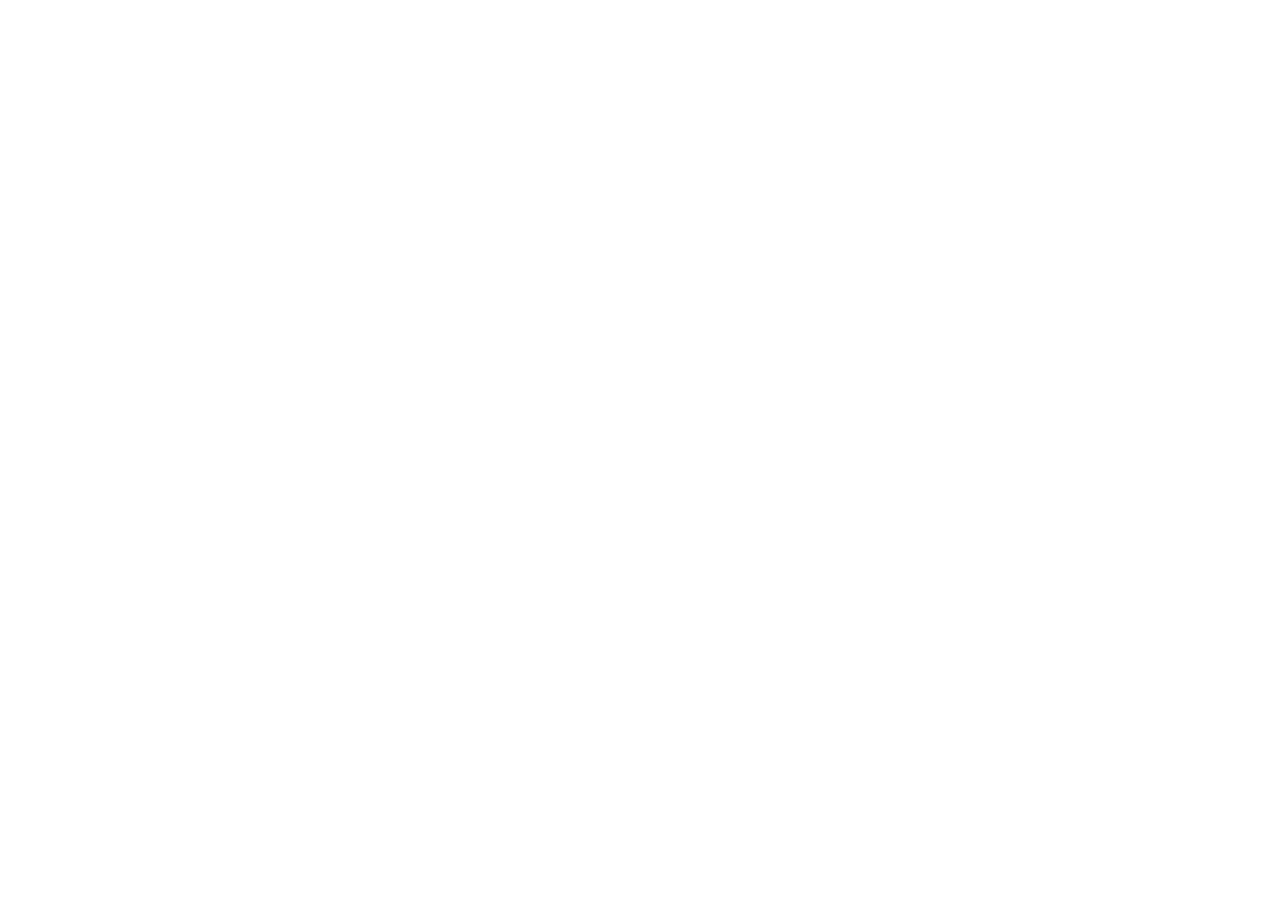
==== index.html @ 66c27a97 "Add files via upload" ====
<!DOCTYPE html>
<html>
<head>
  <meta charset="utf-8" />
  <meta name="viewport" content="width=device-width, initial-scale=1.0" />
  <title>Caitlin Onie Photography — Admin</title>
  <script src="https://identity.netlify.com/v1/netlify-identity-widget.js"></script>
</head>
<body>
  <script src="https://unpkg.com/decap-cms@^3.0.0/dist/decap-cms.js"></script>
</body>
</html>
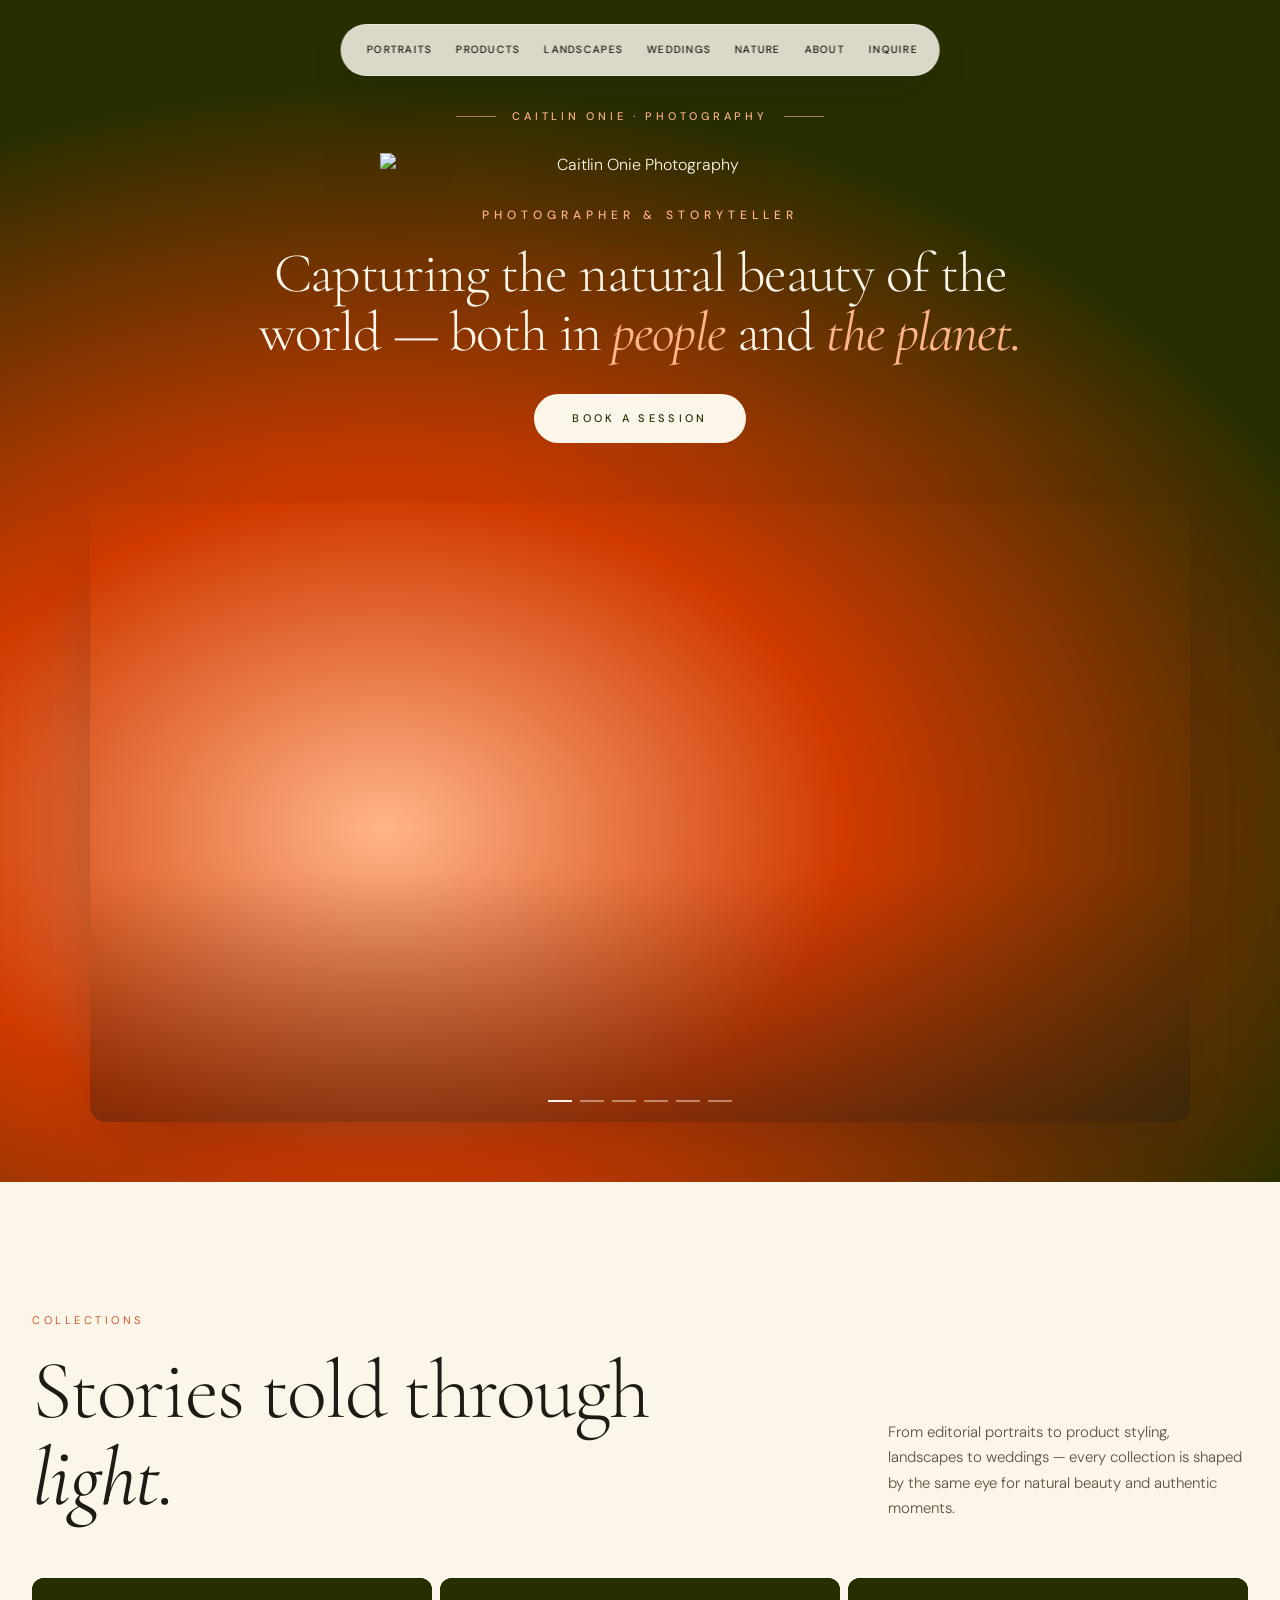
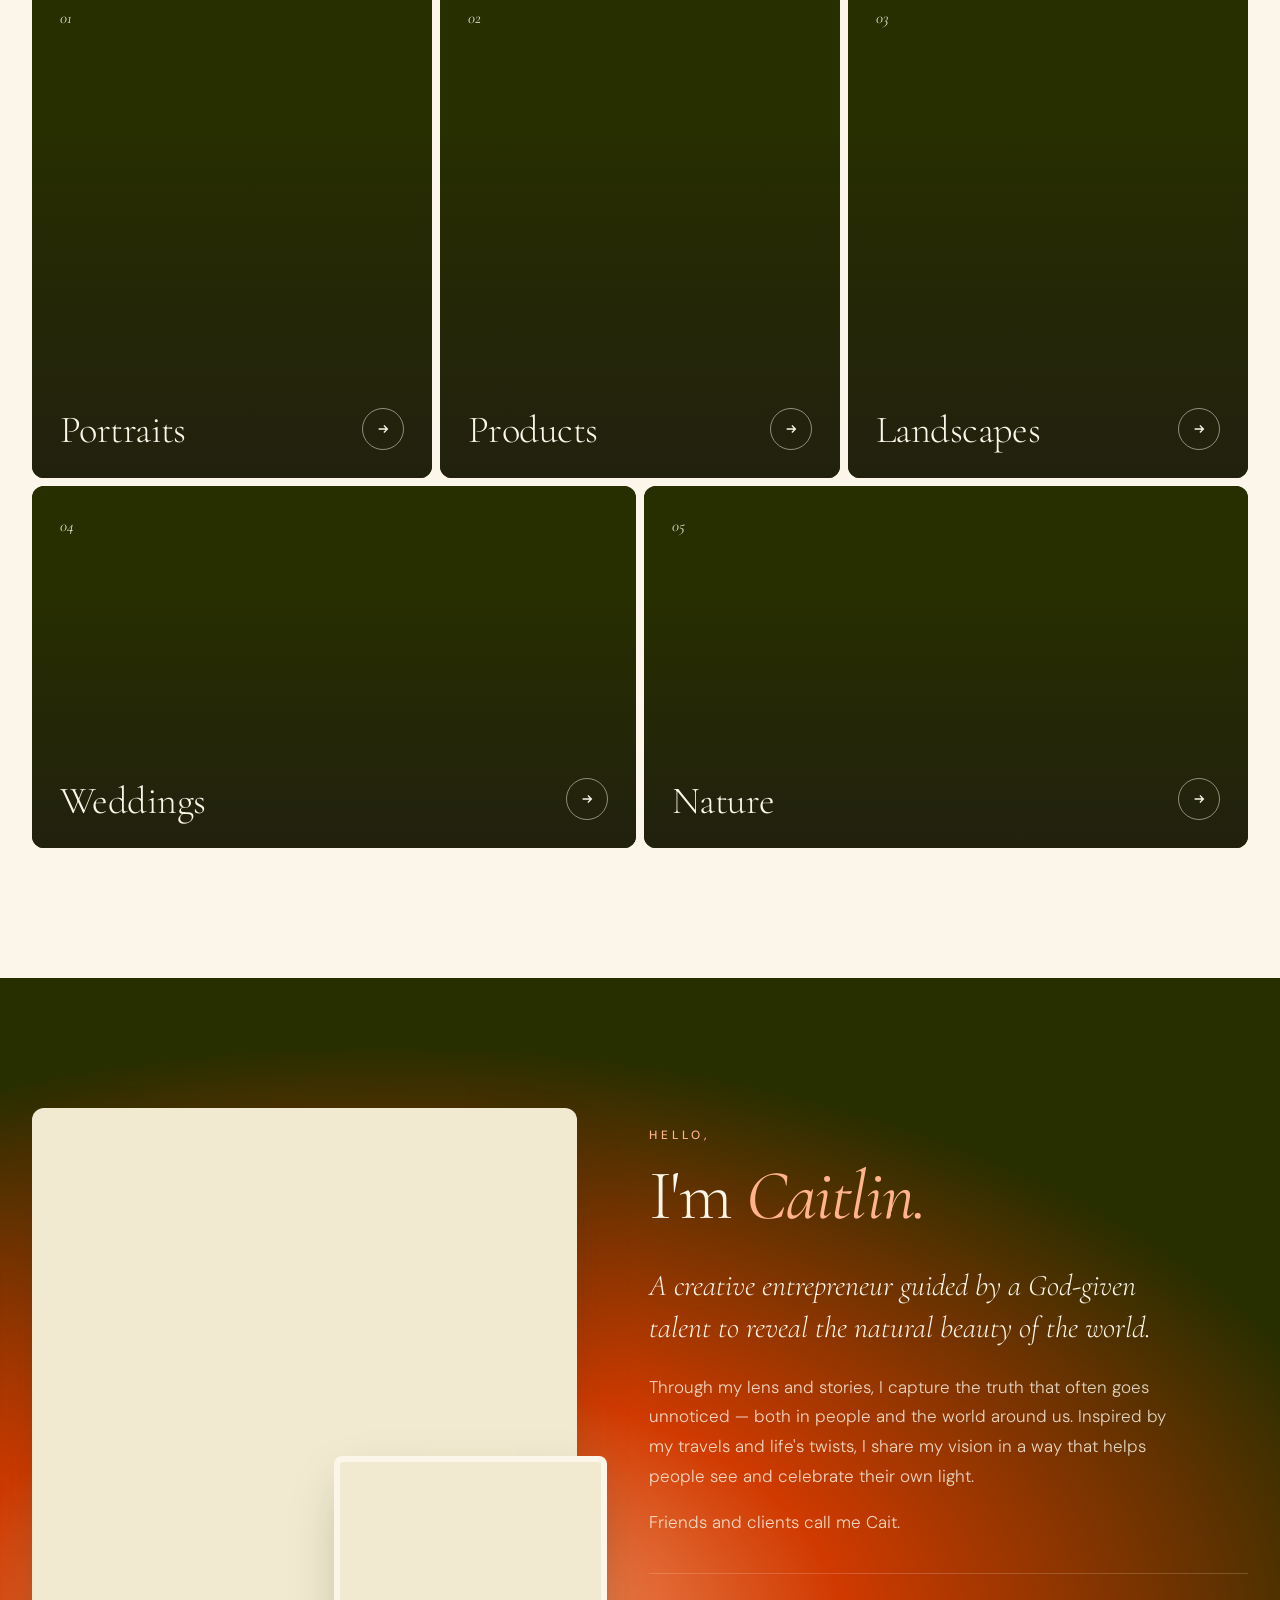
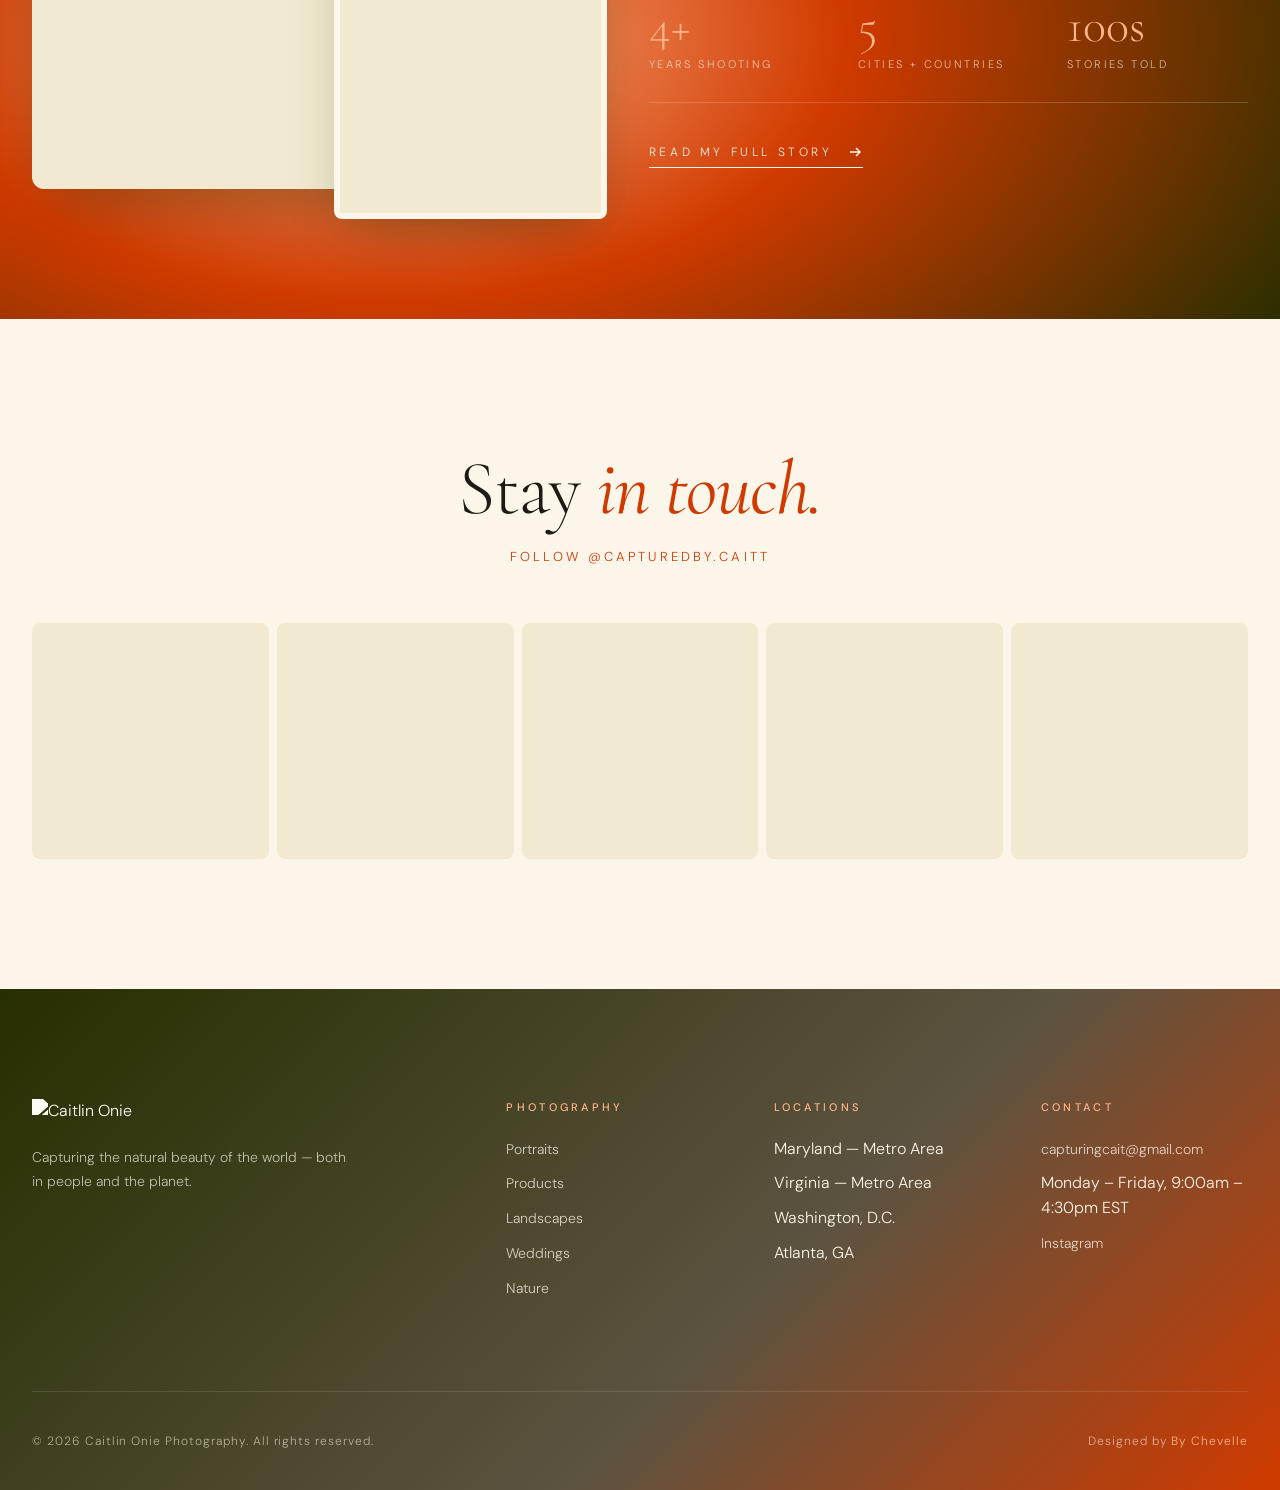
==== commit ea9e6f45: "Rename index-6.html to index.html" ====
--- a/index.html
+++ b/index.html
@@ -1,12 +1,117 @@
 <!DOCTYPE html>
-<html>
+<html lang="en">
 <head>
-  <meta charset="utf-8" />
-  <meta name="viewport" content="width=device-width, initial-scale=1.0" />
-  <title>Caitlin Onie Photography — Admin</title>
-  <script src="https://identity.netlify.com/v1/netlify-identity-widget.js"></script>
+<meta charset="UTF-8" />
+<meta name="viewport" content="width=device-width, initial-scale=1.0" />
+<meta name="description" content="Caitlin Onie Photography — Portraits, products, landscapes, weddings & nature. Capturing the natural beauty of the world." />
+<title>Caitlin Onie Photography</title>
+<link rel="preconnect" href="https://fonts.googleapis.com">
+<link rel="preconnect" href="https://fonts.gstatic.com" crossorigin>
+<link href="https://fonts.googleapis.com/css2?family=Cormorant+Garamond:ital,wght@0,300;0,400;0,500;1,300;1,400;1,500&family=DM+Sans:opsz,wght@9..40,300;9..40,400;9..40,500;9..40,600&family=Italianno&display=swap" rel="stylesheet">
+<link rel="stylesheet" href="styles.css">
+<script src="https://identity.netlify.com/v1/netlify-identity-widget.js"></script>
 </head>
-<body>
-  <script src="https://unpkg.com/decap-cms@^3.0.0/dist/decap-cms.js"></script>
+<body class="page-home">
+
+<nav class="site-nav">
+  <div class="nav-spacer"></div>
+  <a href="index.html" class="nav-mobile-logo-link" aria-label="Home">
+    <img src="assets/images/logo-placeholder.svg" alt="Caitlin Onie">
+  </a>
+  <div class="nav-links">
+    <a href="portraits.html">Portraits</a>
+    <a href="products.html">Products</a>
+    <a href="landscapes.html">Landscapes</a>
+    <a href="weddings.html">Weddings</a>
+    <a href="nature.html">Nature</a>
+    <a href="about.html">About</a>
+    <a href="inquire.html">Inquire</a>
+  </div>
+  <button class="mobile-toggle" aria-label="Menu"><span></span><span></span><span></span></button>
+</nav>
+
+<div class="mobile-drawer">
+  <a href="portraits.html">Portraits</a>
+  <a href="products.html">Products</a>
+  <a href="landscapes.html">Landscapes</a>
+  <a href="weddings.html">Weddings</a>
+  <a href="nature.html">Nature</a>
+  <a href="about.html">About</a>
+  <a href="inquire.html">Inquire</a>
+</div>
+
+<section class="hero-home">
+  <div class="hero-content-stack">
+    <div class="hero-eyebrow">
+      <span class="line"></span>
+      <span>Caitlin Onie · Photography</span>
+      <span class="line"></span>
+    </div>
+    <img class="hero-logo" src="assets/images/logo-placeholder.svg" alt="Caitlin Onie Photography">
+    <p class="hero-tagline">Photographer & Storyteller</p>
+    <h1 class="display hero-headline">Capturing the natural beauty of the world — both in <em>people</em> and <em>the planet.</em></h1>
+    <a class="hero-cta" href="inquire.html">Book a session</a>
+    <div class="hero-frame">
+      <div class="hero-carousel"></div>
+      <div class="hero-frame-overlay"></div>
+      <div class="hero-dots"></div>
+    </div>
+  </div>
+</section>
+
+<section class="categories">
+  <div class="container">
+    <div class="categories-header reveal">
+      <div>
+        <span class="categories-eyebrow">Collections</span>
+        <h2 class="display categories-title"></h2>
+      </div>
+      <p class="categories-blurb"></p>
+    </div>
+    <div class="categories-grid reveal-stagger"></div>
+  </div>
+</section>
+
+<section class="about-home">
+  <div class="about-home-grid">
+    <div class="about-home-images reveal">
+      <div class="about-home-img-main"></div>
+      <div class="about-home-img-accent"></div>
+    </div>
+    <div class="about-home-content reveal">
+      <span class="about-home-script"></span>
+      <h2 class="display about-home-title"></h2>
+      <div class="about-home-body"></div>
+      <div class="about-home-stats"></div>
+      <a class="about-home-link" href="about.html">
+        Read my full story
+        <svg viewBox="0 0 16 16" fill="none" stroke="currentColor" stroke-width="1.5"><path d="M3 8h10M9 4l4 4-4 4"/></svg>
+      </a>
+    </div>
+  </div>
+</section>
+
+<section class="social">
+  <div class="social-inner">
+    <h2 class="display social-title reveal"></h2>
+    <p class="social-handle reveal"></p>
+    <div class="social-grid reveal-stagger"></div>
+  </div>
+</section>
+
+<footer class="site-footer"></footer>
+
+<script>
+  if (window.netlifyIdentity) {
+    window.netlifyIdentity.on("init", user => {
+      if (!user) {
+        window.netlifyIdentity.on("login", () => {
+          document.location.href = "/admin/";
+        });
+      }
+    });
+  }
+</script>
+<script src="scripts.js"></script>
 </body>
 </html>
--- a/styles.css
+++ b/styles.css
@@ -0,0 +1,1626 @@
+/* ==========================================================================
+   Caitlin Onie Photography — Stylesheet (v3 — Gradient Editorial)
+   ========================================================================== */
+
+:root {
+  /* Core palette */
+  --clementine: #FF7900;
+  --mandarin:   #D03A00;
+  --buds:       #E4E4CE;
+  --cream:      #FBF6E9;
+  --cream-deep: #F2EAD0;
+  --palm:       #272E00;
+  --olive:      #817100;
+  --peach:      #FFB489;
+  --rose:       #F4D4C0;
+  --sage:       #B8B889;
+
+  /* Text */
+  --ink:       #1F1B14;
+  --ink-soft:  #5C5340;
+  --ink-faded: #9A8E72;
+
+  /* Type */
+  --font-display: "Cormorant Garamond", Georgia, serif;
+  --font-script:  "Italianno", cursive;
+  --font-body:    "DM Sans", system-ui, sans-serif;
+
+  --ease-out:    cubic-bezier(0.16, 1, 0.3, 1);
+  --ease-cinema: cubic-bezier(0.65, 0, 0.35, 1);
+
+  /* The gradient library — these are the heart of the site */
+  --grad-sunset:    radial-gradient(ellipse 80% 60% at 70% 30%, #FFB489 0%, #FF7900 35%, #D03A00 75%, #802200 100%);
+  --grad-peach:     linear-gradient(135deg, #FBF6E9 0%, #F4D4C0 50%, #FFB489 100%);
+  --grad-botanical: linear-gradient(135deg, #FBF6E9 0%, #E4E4CE 35%, #B8B889 70%, #817100 100%);
+  --grad-twilight:  radial-gradient(ellipse 90% 70% at 30% 70%, #FFB489 0%, #D03A00 40%, #272E00 90%);
+  --grad-meadow:    linear-gradient(180deg, #E4E4CE 0%, #B8B889 60%, #817100 100%);
+  --grad-dawn:      radial-gradient(ellipse 100% 70% at 50% 0%, #FBF6E9 0%, #F4D4C0 40%, #FFB489 75%, #FF7900 100%);
+  --grad-dusk:      linear-gradient(180deg, #FBF6E9 0%, #F4D4C0 35%, #D03A00 100%);
+  --grad-deep:      linear-gradient(135deg, #272E00 0%, #5C5340 60%, #D03A00 100%);
+
+  --accent: var(--clementine);
+  --accent-deep: var(--mandarin);
+}
+
+/* Per-category accent — used sparingly */
+body.cat-portraits  { --accent: var(--clementine); --accent-deep: var(--mandarin); }
+body.cat-products   { --accent: var(--mandarin);   --accent-deep: #802200; }
+body.cat-landscapes { --accent: var(--clementine); --accent-deep: var(--olive); }
+body.cat-weddings   { --accent: var(--mandarin);   --accent-deep: var(--clementine); }
+body.cat-nature     { --accent: var(--olive);      --accent-deep: var(--palm); }
+
+* { box-sizing: border-box; margin: 0; padding: 0; }
+html { scroll-behavior: smooth; -webkit-font-smoothing: antialiased; -moz-osx-font-smoothing: grayscale; }
+body {
+  font-family: var(--font-body);
+  background: var(--cream);
+  color: var(--ink);
+  line-height: 1.55;
+  overflow-x: hidden;
+  font-weight: 300;
+}
+img { max-width: 100%; height: auto; display: block; }
+a { color: inherit; text-decoration: none; }
+
+/* Typography utilities */
+.display {
+  font-family: var(--font-display);
+  font-weight: 300;
+  letter-spacing: -0.02em;
+  line-height: 1.05;
+}
+.display em {
+  font-style: italic;
+  font-weight: 400;
+}
+.script {
+  font-family: var(--font-script);
+  font-weight: 400;
+  line-height: 0.85;
+}
+.label {
+  font-family: var(--font-body);
+  font-size: 11px;
+  font-weight: 400;
+  letter-spacing: 0.32em;
+  text-transform: uppercase;
+}
+
+/* ==========================================================================
+   Floating pill nav — desktop default
+   ========================================================================== */
+nav.site-nav {
+  position: fixed;
+  top: 24px;
+  left: 50%;
+  transform: translateX(-50%);
+  z-index: 100;
+  display: flex;
+  align-items: center;
+  gap: 4px;
+  padding: 8px 10px;
+  background: rgba(251, 246, 233, 0.85);
+  backdrop-filter: blur(20px);
+  -webkit-backdrop-filter: blur(20px);
+  border-radius: 999px;
+  box-shadow: 0 14px 50px -12px rgba(31, 27, 20, 0.18), 0 2px 6px -2px rgba(31, 27, 20, 0.05);
+  border: 1px solid rgba(255, 255, 255, 0.4);
+  transition: top 0.5s var(--ease-out), padding 0.4s var(--ease-out);
+  max-width: calc(100vw - 24px);
+}
+
+.nav-links {
+  display: flex;
+  gap: 2px;
+  align-items: center;
+}
+.nav-links a {
+  font-family: var(--font-body);
+  font-size: 10.5px;
+  font-weight: 500;
+  letter-spacing: 0.12em;
+  text-transform: uppercase;
+  color: var(--ink);
+  padding: 9px 11px;
+  border-radius: 999px;
+  transition: background 0.3s, color 0.3s;
+  white-space: nowrap;
+  display: inline-block;
+}
+.nav-links a:hover {
+  background: rgba(208, 58, 0, 0.1);
+  color: var(--mandarin);
+}
+.nav-links a.active {
+  background: var(--mandarin);
+  color: var(--cream);
+}
+
+/* Desktop center logo (non-home pages) */
+.nav-logo-link {
+  display: none;
+  margin: 0 8px;
+  flex-shrink: 0;
+}
+body:not(.page-home) .nav-logo-link { display: inline-flex; }
+.nav-logo-center {
+  height: 26px;
+  width: auto;
+  display: block;
+}
+
+/* Mobile-only elements — hidden on desktop */
+.nav-mobile-logo-link,
+.mobile-toggle,
+.mobile-drawer {
+  display: none;
+}
+
+/* ==========================================================================
+   Hero — sunset gradient with carousel inside a "frame"
+   ========================================================================== */
+.hero-home {
+  position: relative;
+  min-height: 100vh;
+  padding: 100px 32px 60px;
+  background: var(--grad-twilight);
+  overflow: hidden;
+  display: flex;
+  flex-direction: column;
+  justify-content: center;
+  align-items: center;
+}
+
+/* Decorative orange sun-glow */
+.hero-content-stack {
+  position: relative;
+  z-index: 3;
+  text-align: center;
+  width: 100%;
+  max-width: 1100px;
+  margin: 0 auto;
+}
+
+.hero-eyebrow {
+  display: inline-flex;
+  align-items: center;
+  justify-content: center;
+  gap: 16px;
+  margin-bottom: 28px;
+  opacity: 0;
+  animation: rise 1.2s var(--ease-out) 0.4s forwards;
+}
+.hero-eyebrow span {
+  font-family: var(--font-body);
+  font-size: 11px;
+  font-weight: 500;
+  letter-spacing: 0.34em;
+  text-transform: uppercase;
+  color: var(--peach);
+}
+.hero-eyebrow .line {
+  width: 40px; height: 1px;
+  background: var(--peach);
+  opacity: 0.6;
+}
+
+.hero-logo {
+  max-width: min(520px, 80%);
+  height: auto;
+  margin: 0 auto 28px;
+  display: block;
+  opacity: 0;
+  animation: rise 1.4s var(--ease-out) 0.7s forwards;
+  filter: drop-shadow(0 12px 40px rgba(0, 0, 0, 0.25));
+  color: var(--cream);
+}
+
+.hero-tagline {
+  font-family: var(--font-body);
+  font-size: 12px;
+  font-weight: 500;
+  letter-spacing: 0.42em;
+  text-transform: uppercase;
+  color: var(--peach);
+  margin-bottom: 20px;
+  opacity: 0;
+  animation: rise 1.2s var(--ease-out) 1s forwards;
+}
+
+.hero-headline {
+  font-size: clamp(32px, 4.5vw, 56px);
+  color: var(--cream);
+  margin-bottom: 32px;
+  max-width: 800px;
+  margin-left: auto;
+  margin-right: auto;
+  opacity: 0;
+  animation: rise 1.2s var(--ease-out) 1.2s forwards;
+}
+.hero-headline em { color: var(--peach); }
+
+.hero-cta {
+  display: inline-block;
+  padding: 16px 38px;
+  background: var(--cream);
+  color: var(--palm);
+  font-family: var(--font-body);
+  font-size: 11px;
+  font-weight: 500;
+  letter-spacing: 0.3em;
+  text-transform: uppercase;
+  border-radius: 999px;
+  transition: all 0.5s var(--ease-out);
+  opacity: 0;
+  animation: rise 1.2s var(--ease-out) 1.4s forwards;
+  margin-bottom: 60px;
+}
+.hero-cta:hover {
+  background: var(--peach);
+  color: var(--palm);
+  transform: translateY(-2px);
+  box-shadow: 0 16px 40px -10px rgba(0, 0, 0, 0.4);
+}
+
+/* Carousel as a "framed" element inside the gradient */
+.hero-frame {
+  position: relative;
+  width: 100%;
+  max-width: 1100px;
+  aspect-ratio: 16/9;
+  border-radius: 16px;
+  overflow: hidden;
+  box-shadow: 0 30px 80px -20px rgba(31, 27, 20, 0.4);
+  opacity: 0;
+  animation: rise 1.4s var(--ease-out) 1.6s forwards;
+}
+
+.hero-carousel { position: absolute; inset: 0; }
+.hero-carousel-slide {
+  position: absolute; inset: 0;
+  background-size: cover;
+  background-position: center;
+  opacity: 0;
+  transform: scale(1.06);
+  transition: opacity 2s var(--ease-cinema), transform 8s linear;
+}
+.hero-carousel-slide.active { opacity: 1; transform: scale(1); }
+.hero-frame-overlay {
+  position: absolute; inset: 0;
+  background: linear-gradient(180deg, transparent 60%, rgba(31, 27, 20, 0.4) 100%);
+  pointer-events: none;
+}
+.hero-dots {
+  position: absolute;
+  bottom: 20px;
+  left: 50%;
+  transform: translateX(-50%);
+  z-index: 3;
+  display: flex;
+  gap: 8px;
+}
+.hero-dot {
+  width: 24px; height: 2px;
+  background: rgba(251, 246, 233, 0.45);
+  border: none; padding: 0; cursor: pointer;
+  transition: background 0.4s;
+}
+.hero-dot.active { background: var(--cream); }
+
+@keyframes rise {
+  from { opacity: 0; transform: translateY(28px); }
+  to { opacity: 1; transform: translateY(0); }
+}
+
+/* ==========================================================================
+   Generic section
+   ========================================================================== */
+section { position: relative; }
+.container { max-width: 1280px; margin: 0 auto; }
+
+/* ==========================================================================
+   Categories — plain cream background, photos take center stage
+   ========================================================================== */
+.categories {
+  padding: 130px 32px 130px;
+  background: var(--cream);
+  position: relative;
+}
+
+.categories-header {
+  display: flex;
+  align-items: flex-end;
+  justify-content: space-between;
+  margin-bottom: 56px;
+  gap: 40px;
+  flex-wrap: wrap;
+  position: relative;
+  z-index: 2;
+}
+.categories-eyebrow {
+  font-family: var(--font-body);
+  font-size: 11px;
+  letter-spacing: 0.32em;
+  text-transform: uppercase;
+  color: var(--mandarin);
+  margin-bottom: 18px;
+  display: block;
+}
+.categories-title {
+  font-size: clamp(44px, 6.5vw, 88px);
+  max-width: 760px;
+  color: var(--ink);
+}
+.categories-blurb {
+  max-width: 360px;
+  font-size: 15px;
+  line-height: 1.7;
+  color: var(--ink-soft);
+}
+
+.categories-grid {
+  display: grid;
+  grid-template-columns: repeat(6, 1fr);
+  gap: 8px;
+  position: relative;
+  z-index: 2;
+}
+.category-card {
+  position: relative;
+  overflow: hidden;
+  border-radius: 12px;
+  cursor: pointer;
+  display: block;
+  background: var(--palm);
+  aspect-ratio: 4/5;
+}
+.category-card:nth-child(1),
+.category-card:nth-child(2),
+.category-card:nth-child(3) { grid-column: span 2; }
+.category-card:nth-child(4),
+.category-card:nth-child(5) {
+  grid-column: span 3;
+  aspect-ratio: 5/3;
+}
+.category-card-img {
+  position: absolute; inset: 0;
+  background-size: cover;
+  background-position: center;
+  background-color: var(--palm);
+  transition: transform 1.4s var(--ease-cinema);
+}
+.category-card:hover .category-card-img { transform: scale(1.06); }
+.category-card-overlay {
+  position: absolute; inset: 0;
+  background: linear-gradient(180deg, transparent 30%, rgba(31, 27, 20, 0.7) 100%);
+  z-index: 2;
+}
+.category-card-meta {
+  position: absolute; inset: 0;
+  z-index: 3;
+  padding: 28px;
+  display: flex;
+  flex-direction: column;
+  justify-content: space-between;
+  color: var(--cream);
+}
+.category-card-num {
+  font-family: var(--font-display);
+  font-style: italic;
+  font-weight: 400;
+  font-size: 16px;
+  opacity: 0.9;
+}
+.category-card-bottom {
+  display: flex;
+  justify-content: space-between;
+  align-items: flex-end;
+}
+.category-card-name {
+  font-family: var(--font-display);
+  font-weight: 300;
+  font-size: clamp(28px, 3vw, 42px);
+  line-height: 1;
+  letter-spacing: -0.015em;
+}
+.category-card-arrow {
+  width: 42px; height: 42px;
+  border: 1px solid rgba(251, 246, 233, 0.5);
+  border-radius: 50%;
+  display: flex;
+  align-items: center;
+  justify-content: center;
+  transition: all 0.4s var(--ease-out);
+  flex-shrink: 0;
+}
+.category-card:hover .category-card-arrow {
+  background: var(--cream);
+  border-color: var(--cream);
+  color: var(--mandarin);
+  transform: rotate(-45deg);
+}
+.category-card-arrow svg { width: 14px; height: 14px; }
+
+/* ==========================================================================
+   About home — botanical gradient
+   ========================================================================== */
+.about-home {
+  padding: 130px 32px;
+  background: var(--grad-twilight);
+  color: var(--cream);
+  position: relative;
+  overflow: hidden;
+}
+.about-home-grid {
+  display: grid;
+  grid-template-columns: 1fr 1.1fr;
+  gap: 72px;
+  align-items: center;
+  max-width: 1280px;
+  margin: 0 auto;
+  position: relative;
+  z-index: 2;
+}
+.about-home-images {
+  position: relative;
+  aspect-ratio: 4/5;
+}
+.about-home-img-main {
+  position: absolute;
+  inset: 0;
+  background-size: cover;
+  background-position: center;
+  background-color: var(--cream-deep);
+  border-radius: 12px;
+  box-shadow: 0 30px 60px -20px rgba(39, 46, 0, 0.4);
+}
+.about-home-img-accent {
+  position: absolute;
+  bottom: -30px;
+  right: -30px;
+  width: 50%;
+  aspect-ratio: 3/4;
+  background-size: cover;
+  background-position: center;
+  background-color: var(--cream-deep);
+  border-radius: 8px;
+  box-shadow: 0 20px 50px -15px rgba(39, 46, 0, 0.35);
+  border: 6px solid var(--cream);
+}
+
+.about-home-content .label {
+  color: var(--peach);
+  margin-bottom: 22px;
+  display: block;
+}
+/* Understated greeting — no more giant cursive script */
+.about-home-script {
+  font-family: var(--font-body);
+  font-size: 12px;
+  font-weight: 500;
+  letter-spacing: 0.34em;
+  text-transform: uppercase;
+  line-height: 1;
+  color: var(--peach);
+  margin-bottom: 18px;
+  display: block;
+}
+.about-home-title {
+  font-size: clamp(40px, 5.5vw, 72px);
+  margin-bottom: 32px;
+  color: var(--cream);
+}
+.about-home-title em { font-style: italic; color: var(--peach); }
+.about-home-body p {
+  font-size: 17px;
+  line-height: 1.75;
+  color: rgba(251, 246, 233, 0.82);
+  margin-bottom: 16px;
+  max-width: 520px;
+}
+.about-home-body p:first-child {
+  font-family: var(--font-display);
+  font-style: italic;
+  font-weight: 300;
+  font-size: clamp(22px, 2.4vw, 30px);
+  line-height: 1.4;
+  color: var(--cream);
+  margin-bottom: 24px;
+}
+
+.about-home-stats {
+  display: grid;
+  grid-template-columns: repeat(3, 1fr);
+  gap: 28px;
+  margin: 36px 0;
+  padding: 28px 0;
+  border-top: 1px solid rgba(251, 246, 233, 0.18);
+  border-bottom: 1px solid rgba(251, 246, 233, 0.18);
+}
+.about-home-stat-num {
+  font-family: var(--font-display);
+  font-weight: 300;
+  font-size: clamp(32px, 4vw, 48px);
+  line-height: 1;
+  color: var(--peach);
+  margin-bottom: 6px;
+}
+.about-home-stat-label {
+  font-size: 11px;
+  letter-spacing: 0.22em;
+  text-transform: uppercase;
+  color: rgba(251, 246, 233, 0.7);
+}
+
+.about-home-link {
+  display: inline-flex;
+  align-items: center;
+  gap: 14px;
+  font-size: 12px;
+  letter-spacing: 0.3em;
+  text-transform: uppercase;
+  color: var(--cream);
+  padding-bottom: 6px;
+  border-bottom: 1px solid var(--cream);
+  transition: gap 0.4s var(--ease-out), color 0.3s;
+}
+.about-home-link:hover { gap: 22px; color: var(--peach); border-bottom-color: var(--peach); }
+.about-home-link svg { width: 16px; height: 16px; }
+
+/* ==========================================================================
+   Travel — twilight gradient strip
+   ========================================================================== */
+.travel-strip {
+  padding: 130px 32px;
+  background: var(--grad-twilight);
+  color: var(--cream);
+  text-align: center;
+  position: relative;
+  overflow: hidden;
+}
+.travel-strip-eyebrow {
+  font-size: 11px;
+  letter-spacing: 0.34em;
+  text-transform: uppercase;
+  color: var(--peach);
+  margin-bottom: 24px;
+  display: block;
+}
+.travel-strip-title {
+  font-size: clamp(40px, 6vw, 84px);
+  margin-bottom: 28px;
+  max-width: 900px;
+  margin-left: auto;
+  margin-right: auto;
+  color: var(--cream);
+}
+.travel-strip-title em { color: var(--peach); }
+.travel-strip-body {
+  max-width: 640px;
+  margin: 0 auto;
+  font-size: 17px;
+  line-height: 1.75;
+  color: rgba(251, 246, 233, 0.85);
+  margin-bottom: 56px;
+}
+.travel-strip-places {
+  display: flex;
+  justify-content: center;
+  flex-wrap: wrap;
+  gap: 12px 18px;
+  max-width: 800px;
+  margin: 0 auto;
+}
+.travel-strip-place {
+  font-family: var(--font-display);
+  font-style: italic;
+  font-weight: 300;
+  font-size: clamp(22px, 2.6vw, 32px);
+  color: var(--cream);
+  letter-spacing: -0.01em;
+}
+.travel-strip-place::after {
+  content: "•";
+  margin-left: 22px;
+  color: var(--peach);
+  font-style: normal;
+}
+.travel-strip-place:last-child::after { content: ""; }
+
+/* ==========================================================================
+   Social
+   ========================================================================== */
+.social {
+  padding: 130px 32px;
+  text-align: center;
+  background: var(--cream);
+  position: relative;
+  overflow: hidden;
+}
+.social-inner { position: relative; z-index: 2; }
+
+.social-title {
+  font-size: clamp(40px, 6vw, 80px);
+  margin-bottom: 14px;
+  color: var(--ink);
+}
+.social-title em { color: var(--mandarin); }
+.social-handle {
+  font-size: 13px;
+  letter-spacing: 0.24em;
+  text-transform: uppercase;
+  color: var(--ink-soft);
+  margin-bottom: 56px;
+  display: inline-block;
+}
+.social-handle a { color: var(--mandarin); }
+.social-grid {
+  display: grid;
+  grid-template-columns: repeat(5, 1fr);
+  gap: 8px;
+  max-width: 1280px;
+  margin: 0 auto;
+}
+.social-tile {
+  position: relative;
+  aspect-ratio: 1;
+  overflow: hidden;
+  border-radius: 8px;
+  display: block;
+  background: var(--cream-deep);
+}
+.social-tile-img {
+  position: absolute; inset: 0;
+  background-size: cover;
+  background-position: center;
+  transition: transform 1.2s var(--ease-cinema);
+}
+.social-tile:hover .social-tile-img { transform: scale(1.08); }
+.social-tile-overlay {
+  position: absolute; inset: 0;
+  background: rgba(208, 58, 0, 0);
+  display: flex;
+  align-items: center;
+  justify-content: center;
+  transition: background 0.4s;
+  z-index: 2;
+}
+.social-tile:hover .social-tile-overlay { background: rgba(208, 58, 0, 0.5); }
+.social-tile-overlay svg {
+  width: 28px; height: 28px;
+  color: var(--cream);
+  opacity: 0;
+  transform: scale(0.8);
+  transition: all 0.4s var(--ease-out);
+}
+.social-tile:hover .social-tile-overlay svg { opacity: 1; transform: scale(1); }
+
+/* ==========================================================================
+   Footer — deep palm gradient
+   ========================================================================== */
+footer.site-footer {
+  background: var(--grad-deep);
+  color: var(--cream);
+  padding: 110px 32px 40px;
+  position: relative;
+  overflow: hidden;
+}
+.footer-grid {
+  display: grid;
+  grid-template-columns: 2fr 1fr 1fr 1fr;
+  gap: 60px;
+  max-width: 1280px;
+  margin: 0 auto 80px;
+  position: relative;
+  z-index: 2;
+}
+.footer-logo {
+  max-width: 260px;
+  height: auto;
+  margin-bottom: 22px;
+  filter: brightness(0) invert(1) brightness(0.97) sepia(0.1);
+}
+.footer-brand p {
+  font-size: 14px;
+  color: rgba(251, 246, 233, 0.7);
+  max-width: 320px;
+  line-height: 1.7;
+}
+.footer-col h4 {
+  font-family: var(--font-body);
+  font-size: 11px;
+  font-weight: 500;
+  letter-spacing: 0.3em;
+  text-transform: uppercase;
+  color: var(--peach);
+  margin-bottom: 20px;
+}
+.footer-col ul { list-style: none; }
+.footer-col li { margin-bottom: 10px; }
+.footer-col a, .footer-col p {
+  font-size: 14px;
+  color: rgba(251, 246, 233, 0.78);
+  transition: color 0.3s;
+}
+.footer-col a:hover { color: var(--peach); }
+.footer-bottom {
+  max-width: 1280px;
+  margin: 0 auto;
+  padding-top: 40px;
+  border-top: 1px solid rgba(251, 246, 233, 0.12);
+  display: flex;
+  justify-content: space-between;
+  align-items: center;
+  flex-wrap: wrap;
+  gap: 16px;
+  font-size: 12px;
+  color: rgba(251, 246, 233, 0.6);
+  letter-spacing: 0.08em;
+  position: relative;
+  z-index: 2;
+}
+.footer-bottom a { color: var(--peach); }
+
+/* ==========================================================================
+   Category page — full-bleed gradient hero with photo frame
+   ========================================================================== */
+.cat-hero {
+  position: relative;
+  min-height: 90vh;
+  padding: 140px 32px 80px;
+  background: var(--grad-dusk);
+  overflow: hidden;
+  display: flex;
+  flex-direction: column;
+  align-items: center;
+  justify-content: center;
+}
+body.cat-portraits  .cat-hero { background: var(--grad-dawn); }
+body.cat-products   .cat-hero { background: var(--grad-sunset); }
+body.cat-landscapes .cat-hero { background: var(--grad-meadow); }
+body.cat-weddings   .cat-hero { background: var(--grad-peach); }
+body.cat-nature     .cat-hero { background: var(--grad-botanical); }
+
+.cat-hero-content {
+  position: relative;
+  z-index: 2;
+  text-align: center;
+  max-width: 1100px;
+  width: 100%;
+}
+.cat-hero-eyebrow {
+  font-size: 11px;
+  letter-spacing: 0.34em;
+  text-transform: uppercase;
+  color: var(--mandarin);
+  margin-bottom: 20px;
+  display: block;
+}
+body.cat-landscapes .cat-hero-eyebrow,
+body.cat-nature .cat-hero-eyebrow { color: var(--palm); }
+
+.cat-hero-title {
+  font-size: clamp(64px, 11vw, 168px);
+  color: var(--ink);
+  letter-spacing: -0.025em;
+  margin-bottom: 24px;
+  font-weight: 300;
+}
+.cat-hero-title em { font-style: italic; color: var(--mandarin); }
+body.cat-landscapes .cat-hero-title em,
+body.cat-nature .cat-hero-title em { color: var(--palm); }
+
+.cat-hero-meta {
+  display: flex;
+  justify-content: center;
+  gap: 24px;
+  flex-wrap: wrap;
+  font-size: 12px;
+  letter-spacing: 0.26em;
+  text-transform: uppercase;
+  color: var(--ink-soft);
+  margin-bottom: 50px;
+}
+.cat-hero-meta span { position: relative; }
+.cat-hero-meta span:not(:last-child)::after {
+  content: "•";
+  margin-left: 24px;
+  color: var(--mandarin);
+}
+
+.cat-hero-frame {
+  position: relative;
+  width: 100%;
+  max-width: 1100px;
+  aspect-ratio: 16/9;
+  border-radius: 16px;
+  overflow: hidden;
+  background-size: cover;
+  background-position: center;
+  background-color: var(--palm);
+  box-shadow: 0 30px 80px -20px rgba(31, 27, 20, 0.4);
+}
+
+/* ==========================================================================
+   Category intro — quote over muted photo background
+   ========================================================================== */
+.cat-intro {
+  padding: 110px 32px;
+  text-align: center;
+  background: var(--cream);
+  position: relative;
+  overflow: hidden;
+  isolation: isolate;
+}
+.cat-intro-bg {
+  position: absolute;
+  inset: 0;
+  background-size: cover;
+  background-position: center;
+  opacity: 0.18;
+  z-index: -1;
+  filter: saturate(0.8);
+}
+.cat-intro::after {
+  content: "";
+  position: absolute;
+  inset: 0;
+  background: linear-gradient(180deg, var(--cream) 0%, transparent 25%, transparent 75%, var(--cream) 100%);
+  pointer-events: none;
+  z-index: -1;
+}
+.cat-intro p {
+  max-width: 780px;
+  margin: 0 auto;
+  font-family: var(--font-display);
+  font-style: italic;
+  font-weight: 300;
+  font-size: clamp(24px, 3vw, 38px);
+  line-height: 1.45;
+  color: var(--ink);
+  position: relative;
+  z-index: 2;
+}
+
+/* ==========================================================================
+   Gallery — even 3-column grid, all photos same 3:2 landscape, no gaps
+   ========================================================================== */
+.gallery {
+  padding: 40px 0 110px;
+  background: var(--cream);
+}
+.gallery-grid {
+  max-width: 100%;
+  margin: 0 auto;
+  display: grid;
+  grid-template-columns: repeat(3, 1fr);
+  gap: 0;
+}
+.gallery-item {
+  position: relative;
+  overflow: hidden;
+  border-radius: 0;
+  background: var(--cream-deep);
+  aspect-ratio: 3/2;
+  width: 100%;
+}
+.gallery-item-img {
+  width: 100%;
+  height: 100%;
+  object-fit: cover;
+  display: block;
+  position: absolute;
+  inset: 0;
+  transition: transform 1.4s var(--ease-cinema);
+}
+.gallery-item:hover .gallery-item-img { transform: scale(1.04); }
+.gallery-item-caption {
+  position: absolute;
+  bottom: 0; left: 0; right: 0;
+  padding: 22px;
+  color: var(--cream);
+  font-size: 12px;
+  letter-spacing: 0.18em;
+  text-transform: uppercase;
+  background: linear-gradient(180deg, transparent, rgba(31, 27, 20, 0.7));
+  opacity: 0;
+  transform: translateY(10px);
+  transition: all 0.5s var(--ease-out);
+}
+.gallery-item:hover .gallery-item-caption { opacity: 1; transform: translateY(0); }
+
+/* ==========================================================================
+   Pricing — products page
+   ========================================================================== */
+.pricing {
+  padding: 80px 32px 120px;
+  background: var(--grad-peach);
+  position: relative;
+  overflow: hidden;
+}
+.pricing-header {
+  max-width: 1280px;
+  margin: 0 auto 56px;
+  text-align: center;
+  position: relative;
+  z-index: 2;
+}
+.pricing-title {
+  font-size: clamp(40px, 6vw, 72px);
+  margin-bottom: 14px;
+  color: var(--ink);
+}
+.pricing-title em { color: var(--mandarin); }
+.pricing-blurb {
+  max-width: 560px;
+  margin: 0 auto;
+  color: var(--ink-soft);
+  font-size: 15px;
+  line-height: 1.7;
+}
+.pricing-grid {
+  max-width: 1180px;
+  margin: 0 auto;
+  display: grid;
+  grid-template-columns: repeat(3, 1fr);
+  gap: 20px;
+  position: relative;
+  z-index: 2;
+}
+.pricing-card {
+  background: var(--cream);
+  padding: 44px 34px;
+  border-radius: 16px;
+  display: flex;
+  flex-direction: column;
+  position: relative;
+  overflow: hidden;
+  transition: transform 0.6s var(--ease-out), box-shadow 0.6s var(--ease-out);
+  border: 1px solid rgba(208, 58, 0, 0.08);
+}
+.pricing-card:hover { transform: translateY(-6px); box-shadow: 0 30px 60px -20px rgba(208, 58, 0, 0.3); }
+.pricing-card.featured {
+  background: var(--grad-sunset);
+  color: var(--cream);
+  border-color: transparent;
+}
+.pricing-card.featured h3,
+.pricing-card.featured .price { color: var(--cream); }
+.pricing-card.featured .label { color: var(--cream); opacity: 0.85; }
+.pricing-card.featured ul li::before { background: var(--cream); }
+.pricing-card.featured li { border-bottom-color: rgba(251, 246, 233, 0.18); }
+.pricing-card.featured .pricing-cta {
+  background: var(--cream);
+  color: var(--mandarin);
+}
+.pricing-card .label { color: var(--mandarin); margin-bottom: 14px; }
+.pricing-card h3 {
+  font-family: var(--font-display);
+  font-weight: 300;
+  font-size: 30px;
+  letter-spacing: -0.015em;
+  margin-bottom: 8px;
+  color: var(--ink);
+}
+.pricing-card .price {
+  font-family: var(--font-display);
+  font-weight: 300;
+  font-size: 56px;
+  letter-spacing: -0.02em;
+  margin-bottom: 26px;
+  color: var(--ink);
+  line-height: 1;
+}
+.pricing-card .price-suffix {
+  font-size: 14px;
+  font-weight: 400;
+  color: var(--ink-soft);
+  letter-spacing: 0;
+  font-family: var(--font-body);
+}
+.pricing-card.featured .price-suffix { color: rgba(251, 246, 233, 0.7); }
+.pricing-card ul { list-style: none; margin-bottom: 32px; flex: 1; }
+.pricing-card li {
+  font-size: 14px;
+  padding: 10px 0 10px 22px;
+  position: relative;
+  border-bottom: 1px solid rgba(31, 27, 20, 0.07);
+}
+.pricing-card li::before {
+  content: "";
+  position: absolute;
+  left: 0; top: 17px;
+  width: 7px; height: 7px;
+  background: var(--mandarin);
+  border-radius: 50%;
+}
+.pricing-card li:last-child { border-bottom: none; }
+.pricing-cta {
+  display: inline-block;
+  text-align: center;
+  padding: 14px 26px;
+  background: var(--mandarin);
+  color: var(--cream);
+  font-size: 11px;
+  font-weight: 500;
+  letter-spacing: 0.3em;
+  text-transform: uppercase;
+  border-radius: 999px;
+  transition: all 0.4s var(--ease-out);
+}
+.pricing-cta:hover { background: var(--palm); transform: translateY(-2px); }
+
+/* ==========================================================================
+   Next category teaser
+   ========================================================================== */
+.next-cat {
+  position: relative;
+  height: 60vh;
+  min-height: 480px;
+  overflow: hidden;
+  margin: 0;
+  display: flex;
+  align-items: center;
+  justify-content: center;
+  cursor: pointer;
+  background: var(--palm);
+}
+.next-cat-img {
+  position: absolute; inset: 0;
+  background-size: cover;
+  background-position: center;
+  transition: transform 2s var(--ease-cinema);
+  opacity: 0.6;
+}
+.next-cat:hover .next-cat-img { transform: scale(1.04); opacity: 0.7; }
+.next-cat-overlay {
+  position: absolute; inset: 0;
+  background: linear-gradient(135deg, rgba(208, 58, 0, 0.5) 0%, rgba(31, 27, 20, 0.7) 100%);
+  z-index: 2;
+}
+.next-cat-content {
+  position: relative;
+  z-index: 3;
+  text-align: center;
+  color: var(--cream);
+}
+.next-cat-content .label {
+  color: var(--peach);
+  margin-bottom: 16px;
+  display: block;
+}
+.next-cat-content .display {
+  font-size: clamp(56px, 8vw, 112px);
+  color: var(--cream);
+  letter-spacing: -0.02em;
+  font-weight: 300;
+}
+.next-cat-content .display em { color: var(--peach); }
+.next-cat-arrow {
+  margin-top: 28px;
+  display: inline-flex;
+  align-items: center;
+  gap: 14px;
+  font-size: 11px;
+  letter-spacing: 0.34em;
+  text-transform: uppercase;
+}
+.next-cat:hover .next-cat-arrow { gap: 22px; }
+.next-cat-arrow svg { width: 16px; height: 16px; transition: transform 0.5s var(--ease-out); }
+.next-cat:hover .next-cat-arrow svg { transform: translateX(6px); }
+
+/* ==========================================================================
+   About page
+   ========================================================================== */
+.about-hero {
+  padding: 180px 32px 110px;
+  background: var(--grad-twilight);
+  color: var(--cream);
+  position: relative;
+  overflow: hidden;
+}
+.about-hero-grid {
+  max-width: 1280px;
+  margin: 0 auto;
+  display: grid;
+  grid-template-columns: 1fr 1fr;
+  gap: 80px;
+  align-items: center;
+  position: relative;
+  z-index: 2;
+}
+/* Understated greeting for about page hero */
+.about-hero-content .script {
+  font-family: var(--font-body);
+  font-size: 12px;
+  font-weight: 500;
+  letter-spacing: 0.34em;
+  text-transform: uppercase;
+  line-height: 1;
+  color: var(--peach);
+  margin-bottom: 18px;
+  display: block;
+}
+.about-hero-content h1 {
+  font-family: var(--font-display);
+  font-weight: 300;
+  font-size: clamp(48px, 6vw, 88px);
+  letter-spacing: -0.02em;
+  line-height: 1;
+  margin-bottom: 32px;
+  color: var(--cream);
+}
+.about-hero-content h1 em { font-style: italic; color: var(--peach); }
+.about-hero-content p {
+  font-size: 17px;
+  line-height: 1.75;
+  color: rgba(251, 246, 233, 0.82);
+  max-width: 480px;
+  margin-bottom: 18px;
+}
+.about-hero-img {
+  aspect-ratio: 4/5;
+  background-size: cover;
+  background-position: center;
+  background-color: var(--cream-deep);
+  border-radius: 12px;
+  box-shadow: 0 30px 60px -15px rgba(208, 58, 0, 0.3);
+}
+
+.about-story {
+  padding: 110px 32px;
+  background: var(--cream);
+  position: relative;
+  overflow: hidden;
+  isolation: isolate;
+}
+.about-story-bg {
+  position: absolute;
+  inset: 0;
+  background-size: cover;
+  background-position: center;
+  opacity: 0.16;
+  z-index: -1;
+  filter: saturate(0.8);
+}
+.about-story::after {
+  content: "";
+  position: absolute;
+  inset: 0;
+  background: linear-gradient(180deg, var(--cream) 0%, transparent 20%, transparent 80%, var(--cream) 100%);
+  pointer-events: none;
+  z-index: -1;
+}
+.about-story-grid {
+  max-width: 1080px;
+  margin: 0 auto;
+  display: grid;
+  grid-template-columns: 1fr;
+  gap: 28px;
+  position: relative;
+  z-index: 2;
+}
+.about-story p {
+  font-size: 18px;
+  line-height: 1.8;
+  color: var(--ink);
+}
+.about-story p:first-child {
+  font-family: var(--font-display);
+  font-style: italic;
+  font-weight: 300;
+  font-size: clamp(26px, 3.2vw, 38px);
+  line-height: 1.4;
+  color: var(--mandarin);
+  margin-bottom: 22px;
+}
+
+.about-travel {
+  padding: 110px 0;
+  background: var(--cream);
+}
+.about-travel-grid {
+  max-width: 100%;
+  margin: 0 auto;
+  display: grid;
+  grid-template-columns: repeat(3, 1fr);
+  gap: 0;
+}
+.about-travel-img {
+  aspect-ratio: 3/2;
+  background-size: cover;
+  background-position: center;
+  background-color: var(--cream-deep);
+  border-radius: 0;
+}
+
+.about-facts {
+  padding: 110px 32px;
+  background: var(--grad-dawn);
+  color: var(--ink);
+  position: relative;
+  overflow: hidden;
+}
+.about-facts-header {
+  max-width: 1280px;
+  margin: 0 auto 50px;
+  text-align: center;
+  position: relative;
+  z-index: 2;
+}
+.about-facts-header .label {
+  color: var(--mandarin);
+  margin-bottom: 16px;
+  display: block;
+}
+.about-facts-header h2 {
+  font-family: var(--font-display);
+  font-weight: 300;
+  font-size: clamp(40px, 6vw, 72px);
+  letter-spacing: -0.02em;
+  color: var(--ink);
+}
+.about-facts-header h2 em { font-style: italic; color: var(--mandarin); }
+
+.about-facts-grid {
+  max-width: 1280px;
+  margin: 0 auto;
+  display: grid;
+  grid-template-columns: repeat(3, 1fr);
+  gap: 16px;
+  position: relative;
+  z-index: 2;
+}
+.about-fact {
+  padding: 32px;
+  border: 1px solid rgba(31, 27, 20, 0.12);
+  border-radius: 12px;
+  transition: all 0.5s var(--ease-out);
+  background: rgba(251, 246, 233, 0.5);
+  backdrop-filter: blur(10px);
+}
+.about-fact:hover {
+  background: rgba(251, 246, 233, 0.8);
+  border-color: var(--mandarin);
+  transform: translateY(-4px);
+}
+.about-fact-num {
+  font-family: var(--font-display);
+  font-style: italic;
+  font-weight: 400;
+  font-size: 16px;
+  color: var(--mandarin);
+  margin-bottom: 14px;
+}
+.about-fact h3 {
+  font-family: var(--font-body);
+  font-size: 11px;
+  font-weight: 500;
+  letter-spacing: 0.3em;
+  text-transform: uppercase;
+  color: var(--mandarin);
+  margin-bottom: 18px;
+}
+.about-fact p, .about-fact ul {
+  font-size: 16px;
+  line-height: 1.7;
+  color: var(--ink-soft);
+}
+.about-fact ul { list-style: none; }
+.about-fact li { padding: 4px 0; }
+
+/* ==========================================================================
+   Inquire page
+   ========================================================================== */
+.inquire {
+  padding: 180px 32px 110px;
+  min-height: 100vh;
+  background: var(--grad-dawn);
+  position: relative;
+  overflow: hidden;
+}
+.inquire-grid {
+  max-width: 1180px;
+  margin: 0 auto;
+  display: grid;
+  grid-template-columns: 1fr 1.4fr;
+  gap: 80px;
+  position: relative;
+  z-index: 2;
+}
+.inquire-info .label { color: var(--mandarin); margin-bottom: 16px; display: block; }
+.inquire-info h1 {
+  font-family: var(--font-display);
+  font-weight: 300;
+  font-size: clamp(48px, 7vw, 96px);
+  letter-spacing: -0.025em;
+  line-height: 0.98;
+  margin-bottom: 32px;
+  color: var(--ink);
+}
+.inquire-info h1 em { font-style: italic; color: var(--mandarin); }
+.inquire-info .blurb {
+  font-size: 16px;
+  line-height: 1.7;
+  color: var(--ink-soft);
+  margin-bottom: 36px;
+  max-width: 380px;
+}
+.inquire-meta { margin-top: 60px; }
+.inquire-meta-block { margin-bottom: 32px; }
+.inquire-meta-block h4 {
+  font-family: var(--font-body);
+  font-size: 11px;
+  font-weight: 500;
+  letter-spacing: 0.3em;
+  text-transform: uppercase;
+  color: var(--mandarin);
+  margin-bottom: 12px;
+}
+.inquire-meta-block ul { list-style: none; }
+.inquire-meta-block li, .inquire-meta-block p, .inquire-meta-block a {
+  font-size: 15px;
+  color: var(--ink-soft);
+  line-height: 1.8;
+  display: block;
+}
+.inquire-meta-block a:hover { color: var(--mandarin); }
+
+.inquire-form {
+  background: rgba(251, 246, 233, 0.7);
+  backdrop-filter: blur(20px);
+  border-radius: 16px;
+  padding: 48px;
+  border: 1px solid rgba(255, 255, 255, 0.5);
+  box-shadow: 0 30px 60px -20px rgba(208, 58, 0, 0.2);
+}
+.inquire-form-row {
+  display: grid;
+  grid-template-columns: 1fr 1fr;
+  gap: 20px;
+  margin-bottom: 20px;
+}
+.inquire-form-field { margin-bottom: 20px; }
+.inquire-form-field label {
+  display: block;
+  font-size: 11px;
+  font-weight: 500;
+  letter-spacing: 0.24em;
+  text-transform: uppercase;
+  color: var(--ink);
+  margin-bottom: 10px;
+}
+.inquire-form-field input,
+.inquire-form-field textarea,
+.inquire-form-field select {
+  width: 100%;
+  padding: 16px 18px;
+  background: var(--cream);
+  border: 1px solid transparent;
+  border-radius: 8px;
+  font-family: var(--font-body);
+  font-size: 15px;
+  color: var(--ink);
+  transition: all 0.3s;
+}
+.inquire-form-field textarea { min-height: 140px; resize: vertical; font-family: var(--font-body); }
+.inquire-form-field input:focus,
+.inquire-form-field textarea:focus,
+.inquire-form-field select:focus {
+  outline: none;
+  border-color: var(--mandarin);
+}
+.inquire-form-submit {
+  width: 100%;
+  padding: 18px;
+  background: var(--mandarin);
+  color: var(--cream);
+  border: none;
+  border-radius: 999px;
+  font-family: var(--font-body);
+  font-size: 12px;
+  font-weight: 500;
+  letter-spacing: 0.3em;
+  text-transform: uppercase;
+  cursor: pointer;
+  transition: all 0.4s var(--ease-out);
+  margin-top: 12px;
+}
+.inquire-form-submit:hover {
+  background: var(--palm);
+  transform: translateY(-2px);
+}
+
+/* ==========================================================================
+   Reveal animations
+   ========================================================================== */
+.reveal {
+  opacity: 0;
+  transform: translateY(36px);
+  transition: opacity 1s var(--ease-out), transform 1s var(--ease-out);
+}
+.reveal.is-in { opacity: 1; transform: translateY(0); }
+.reveal-stagger > * {
+  opacity: 0;
+  transform: translateY(28px);
+  transition: opacity 0.9s var(--ease-out), transform 0.9s var(--ease-out);
+}
+.reveal-stagger.is-in > *:nth-child(1) { transition-delay: 0s; opacity: 1; transform: translateY(0); }
+.reveal-stagger.is-in > *:nth-child(2) { transition-delay: 0.1s; opacity: 1; transform: translateY(0); }
+.reveal-stagger.is-in > *:nth-child(3) { transition-delay: 0.2s; opacity: 1; transform: translateY(0); }
+.reveal-stagger.is-in > *:nth-child(4) { transition-delay: 0.3s; opacity: 1; transform: translateY(0); }
+.reveal-stagger.is-in > *:nth-child(5) { transition-delay: 0.4s; opacity: 1; transform: translateY(0); }
+.reveal-stagger.is-in > *:nth-child(n+6) { transition-delay: 0.5s; opacity: 1; transform: translateY(0); }
+
+/* ==========================================================================
+   Mobile
+   ========================================================================== */
+@media (max-width: 900px) {
+  /* Mobile nav: hamburger right, logo centered, fullscreen drawer */
+  nav.site-nav {
+    top: 14px;
+    padding: 8px 12px;
+    gap: 0;
+    display: flex;
+    justify-content: space-between;
+    align-items: center;
+    width: calc(100vw - 24px);
+    max-width: 480px;
+  }
+  /* Hide desktop pill links + center logo on mobile */
+  .nav-links,
+  .nav-logo-link {
+    display: none !important;
+  }
+  /* Show mobile-only elements */
+  .nav-mobile-logo-link {
+    display: inline-flex;
+    align-items: center;
+    margin: 0 auto;
+    flex-shrink: 0;
+  }
+  .nav-mobile-logo-link img {
+    height: 24px;
+    width: auto;
+    display: block;
+  }
+  /* Spacer on left so logo stays centered */
+  .nav-spacer {
+    width: 42px;
+    flex-shrink: 0;
+  }
+  /* Hamburger button */
+  .mobile-toggle {
+    display: flex;
+    background: none;
+    border: none;
+    cursor: pointer;
+    padding: 0;
+    width: 42px;
+    height: 42px;
+    border-radius: 999px;
+    flex-direction: column;
+    justify-content: center;
+    align-items: center;
+    gap: 5px;
+    flex-shrink: 0;
+  }
+  .mobile-toggle span {
+    display: block;
+    width: 18px;
+    height: 1.5px;
+    background: var(--ink);
+    transition: transform 0.4s var(--ease-out), opacity 0.3s;
+  }
+  .mobile-toggle.open span:nth-child(1) { transform: translateY(6.5px) rotate(45deg); }
+  .mobile-toggle.open span:nth-child(2) { opacity: 0; }
+  .mobile-toggle.open span:nth-child(3) { transform: translateY(-6.5px) rotate(-45deg); }
+
+  /* Fullscreen drawer — separate element */
+  .mobile-drawer {
+    display: flex;
+    position: fixed;
+    top: 0;
+    left: 0;
+    right: 0;
+    bottom: 0;
+    background: var(--grad-deep);
+    flex-direction: column;
+    justify-content: center;
+    align-items: center;
+    gap: 18px;
+    transform: translateX(100%);
+    transition: transform 0.6s var(--ease-cinema);
+    z-index: 99;
+    padding: 60px 24px;
+    pointer-events: none;
+    visibility: hidden;
+  }
+  .mobile-drawer.open {
+    transform: translateX(0);
+    pointer-events: auto;
+    visibility: visible;
+  }
+  .mobile-drawer a {
+    color: var(--cream);
+    font-family: var(--font-body);
+    font-size: 18px;
+    font-weight: 500;
+    letter-spacing: 0.22em;
+    text-transform: uppercase;
+    padding: 10px 18px;
+    text-decoration: none;
+  }
+  .mobile-drawer a.active {
+    color: var(--peach);
+  }
+
+  .hero-home { padding: 100px 16px 40px; min-height: auto; }
+  .hero-frame { aspect-ratio: 4/5; }
+
+  .categories { padding: 80px 16px; }
+  .categories-grid { grid-template-columns: 1fr; gap: 8px; }
+  .category-card { grid-column: span 1 !important; aspect-ratio: 4/3 !important; }
+  .category-card-meta { padding: 20px; }
+
+  .about-home { padding: 80px 16px; }
+  .about-home-grid { grid-template-columns: 1fr; gap: 80px; }
+  .about-home-images { max-width: 400px; margin: 0 auto; }
+  .about-home-img-accent { right: -16px; bottom: -16px; }
+  .about-home-stats { grid-template-columns: 1fr; gap: 18px; padding: 24px 0; }
+
+  .travel-strip { padding: 80px 16px; }
+  .travel-strip-place { font-size: 22px; }
+  .travel-strip-place::after { margin-left: 14px; }
+
+  .social { padding: 80px 16px; }
+  .social-grid { grid-template-columns: repeat(2, 1fr); gap: 6px; }
+
+  footer.site-footer { padding: 80px 16px 32px; }
+  .footer-grid { grid-template-columns: 1fr; gap: 36px; }
+  .footer-bottom { flex-direction: column; align-items: flex-start; }
+  .footer-logo { max-width: 200px; }
+
+  .cat-hero { padding: 130px 16px 60px; min-height: auto; }
+  .cat-intro { padding: 70px 20px; }
+  .gallery { padding: 30px 0 80px; }
+  .gallery-grid {
+    grid-template-columns: repeat(2, 1fr);
+    gap: 0;
+  }
+  .gallery-item {
+    aspect-ratio: 3/2;
+  }
+
+  .pricing { padding: 60px 16px 80px; }
+  .pricing-grid { grid-template-columns: 1fr; gap: 16px; }
+  .pricing-card { padding: 36px 28px; }
+
+  .next-cat { min-height: 360px; }
+
+  .about-hero { padding: 130px 16px 60px; }
+  .about-hero-grid { grid-template-columns: 1fr; gap: 40px; }
+  .about-story { padding: 70px 16px; }
+  .about-travel { padding: 70px 0; }
+  .about-travel-grid { grid-template-columns: 1fr; gap: 0; }
+  .about-travel-img { aspect-ratio: 3/2 !important; }
+  .about-facts { padding: 70px 16px; }
+  .about-facts-grid { grid-template-columns: 1fr; }
+
+  .inquire { padding: 130px 16px 80px; }
+  .inquire-grid { grid-template-columns: 1fr; gap: 40px; }
+  .inquire-form { padding: 32px 20px; }
+  .inquire-form-row { grid-template-columns: 1fr; gap: 0; }
+}
+
+@media (max-width: 480px) {
+  .nav-links a { font-size: 16px; }
+}
+
+@media (prefers-reduced-motion: reduce) {
+  *, *::before, *::after {
+    animation-duration: 0.01ms !important;
+    animation-iteration-count: 1 !important;
+    transition-duration: 0.01ms !important;
+  }
+}
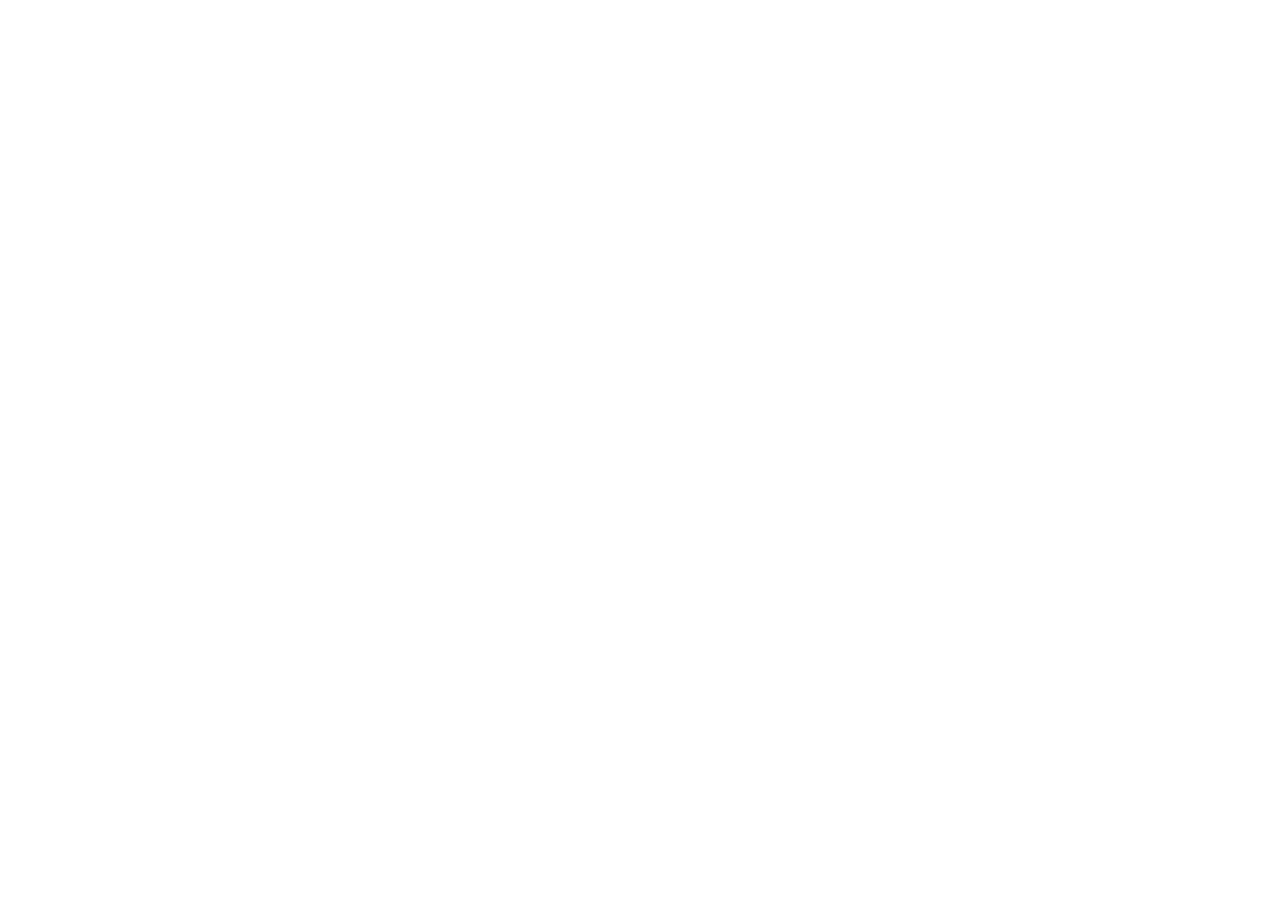
==== commit 1099981a: "Add files via upload" ====
--- a/index.html
+++ b/index.html
@@ -1,117 +1,12 @@
 <!DOCTYPE html>
-<html lang="en">
+<html>
 <head>
-<meta charset="UTF-8" />
-<meta name="viewport" content="width=device-width, initial-scale=1.0" />
-<meta name="description" content="Caitlin Onie Photography — Portraits, products, landscapes, weddings & nature. Capturing the natural beauty of the world." />
-<title>Caitlin Onie Photography</title>
-<link rel="preconnect" href="https://fonts.googleapis.com">
-<link rel="preconnect" href="https://fonts.gstatic.com" crossorigin>
-<link href="https://fonts.googleapis.com/css2?family=Cormorant+Garamond:ital,wght@0,300;0,400;0,500;1,300;1,400;1,500&family=DM+Sans:opsz,wght@9..40,300;9..40,400;9..40,500;9..40,600&family=Italianno&display=swap" rel="stylesheet">
-<link rel="stylesheet" href="styles.css">
-<script src="https://identity.netlify.com/v1/netlify-identity-widget.js"></script>
+  <meta charset="utf-8" />
+  <meta name="viewport" content="width=device-width, initial-scale=1.0" />
+  <title>Caitlin Onie Photography — Admin</title>
+  <script src="https://identity.netlify.com/v1/netlify-identity-widget.js"></script>
 </head>
-<body class="page-home">
-
-<nav class="site-nav">
-  <div class="nav-spacer"></div>
-  <a href="index.html" class="nav-mobile-logo-link" aria-label="Home">
-    <img src="assets/images/logo-placeholder.svg" alt="Caitlin Onie">
-  </a>
-  <div class="nav-links">
-    <a href="portraits.html">Portraits</a>
-    <a href="products.html">Products</a>
-    <a href="landscapes.html">Landscapes</a>
-    <a href="weddings.html">Weddings</a>
-    <a href="nature.html">Nature</a>
-    <a href="about.html">About</a>
-    <a href="inquire.html">Inquire</a>
-  </div>
-  <button class="mobile-toggle" aria-label="Menu"><span></span><span></span><span></span></button>
-</nav>
-
-<div class="mobile-drawer">
-  <a href="portraits.html">Portraits</a>
-  <a href="products.html">Products</a>
-  <a href="landscapes.html">Landscapes</a>
-  <a href="weddings.html">Weddings</a>
-  <a href="nature.html">Nature</a>
-  <a href="about.html">About</a>
-  <a href="inquire.html">Inquire</a>
-</div>
-
-<section class="hero-home">
-  <div class="hero-content-stack">
-    <div class="hero-eyebrow">
-      <span class="line"></span>
-      <span>Caitlin Onie · Photography</span>
-      <span class="line"></span>
-    </div>
-    <img class="hero-logo" src="assets/images/logo-placeholder.svg" alt="Caitlin Onie Photography">
-    <p class="hero-tagline">Photographer & Storyteller</p>
-    <h1 class="display hero-headline">Capturing the natural beauty of the world — both in <em>people</em> and <em>the planet.</em></h1>
-    <a class="hero-cta" href="inquire.html">Book a session</a>
-    <div class="hero-frame">
-      <div class="hero-carousel"></div>
-      <div class="hero-frame-overlay"></div>
-      <div class="hero-dots"></div>
-    </div>
-  </div>
-</section>
-
-<section class="categories">
-  <div class="container">
-    <div class="categories-header reveal">
-      <div>
-        <span class="categories-eyebrow">Collections</span>
-        <h2 class="display categories-title"></h2>
-      </div>
-      <p class="categories-blurb"></p>
-    </div>
-    <div class="categories-grid reveal-stagger"></div>
-  </div>
-</section>
-
-<section class="about-home">
-  <div class="about-home-grid">
-    <div class="about-home-images reveal">
-      <div class="about-home-img-main"></div>
-      <div class="about-home-img-accent"></div>
-    </div>
-    <div class="about-home-content reveal">
-      <span class="about-home-script"></span>
-      <h2 class="display about-home-title"></h2>
-      <div class="about-home-body"></div>
-      <div class="about-home-stats"></div>
-      <a class="about-home-link" href="about.html">
-        Read my full story
-        <svg viewBox="0 0 16 16" fill="none" stroke="currentColor" stroke-width="1.5"><path d="M3 8h10M9 4l4 4-4 4"/></svg>
-      </a>
-    </div>
-  </div>
-</section>
-
-<section class="social">
-  <div class="social-inner">
-    <h2 class="display social-title reveal"></h2>
-    <p class="social-handle reveal"></p>
-    <div class="social-grid reveal-stagger"></div>
-  </div>
-</section>
-
-<footer class="site-footer"></footer>
-
-<script>
-  if (window.netlifyIdentity) {
-    window.netlifyIdentity.on("init", user => {
-      if (!user) {
-        window.netlifyIdentity.on("login", () => {
-          document.location.href = "/admin/";
-        });
-      }
-    });
-  }
-</script>
-<script src="scripts.js"></script>
+<body>
+  <script src="https://unpkg.com/decap-cms@^3.0.0/dist/decap-cms.js"></script>
 </body>
 </html>
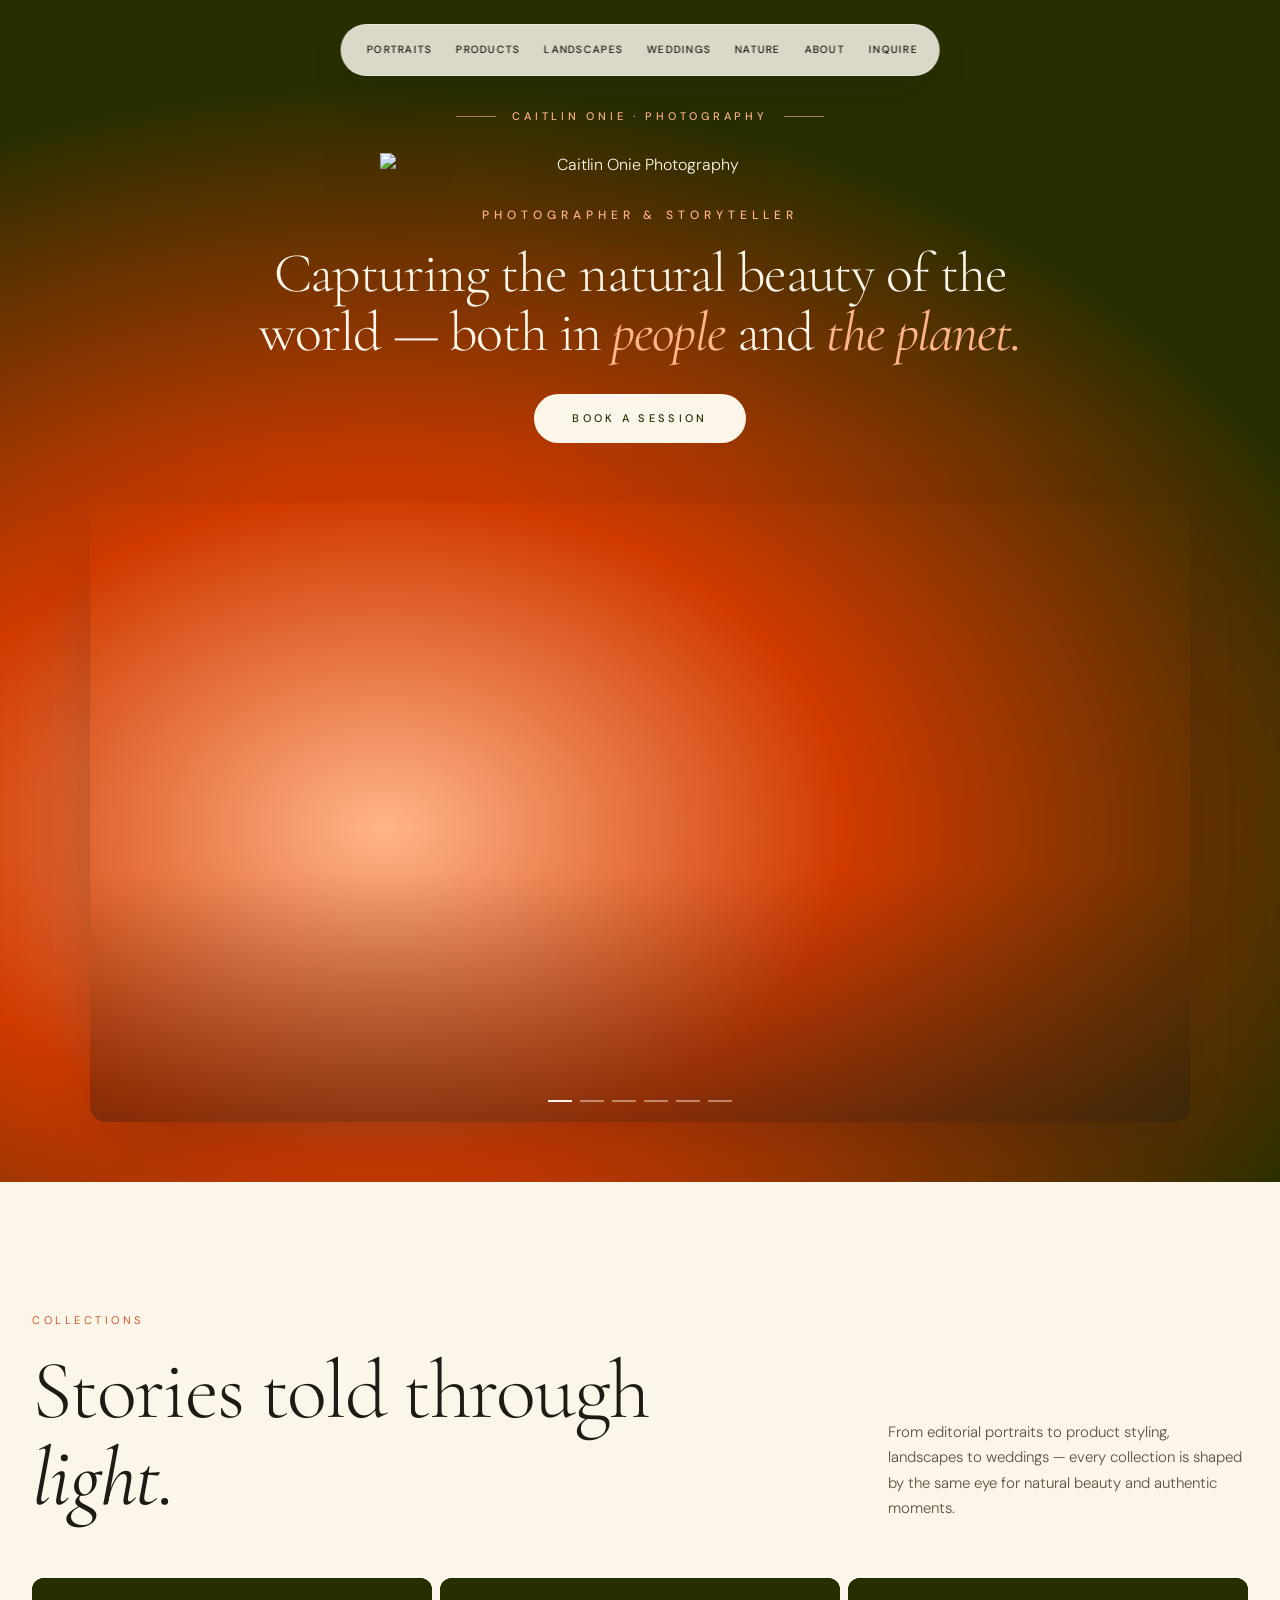
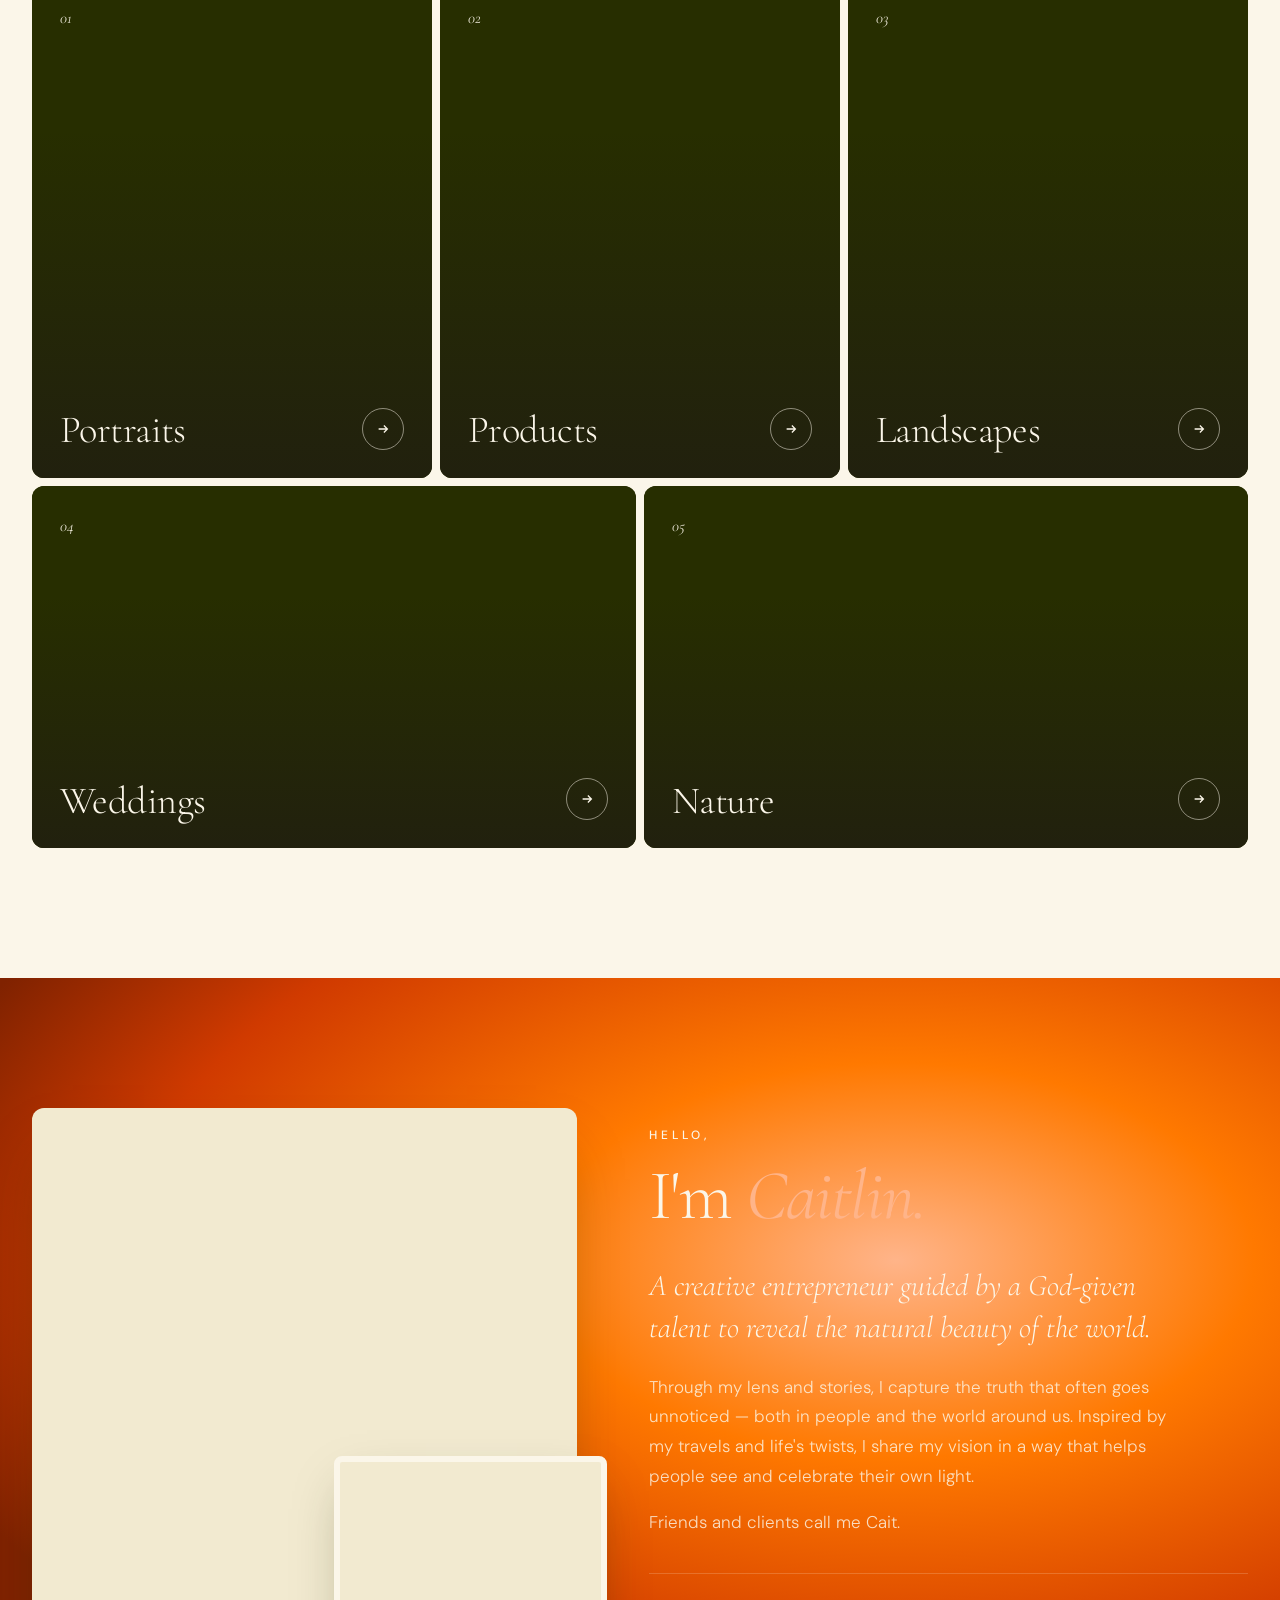
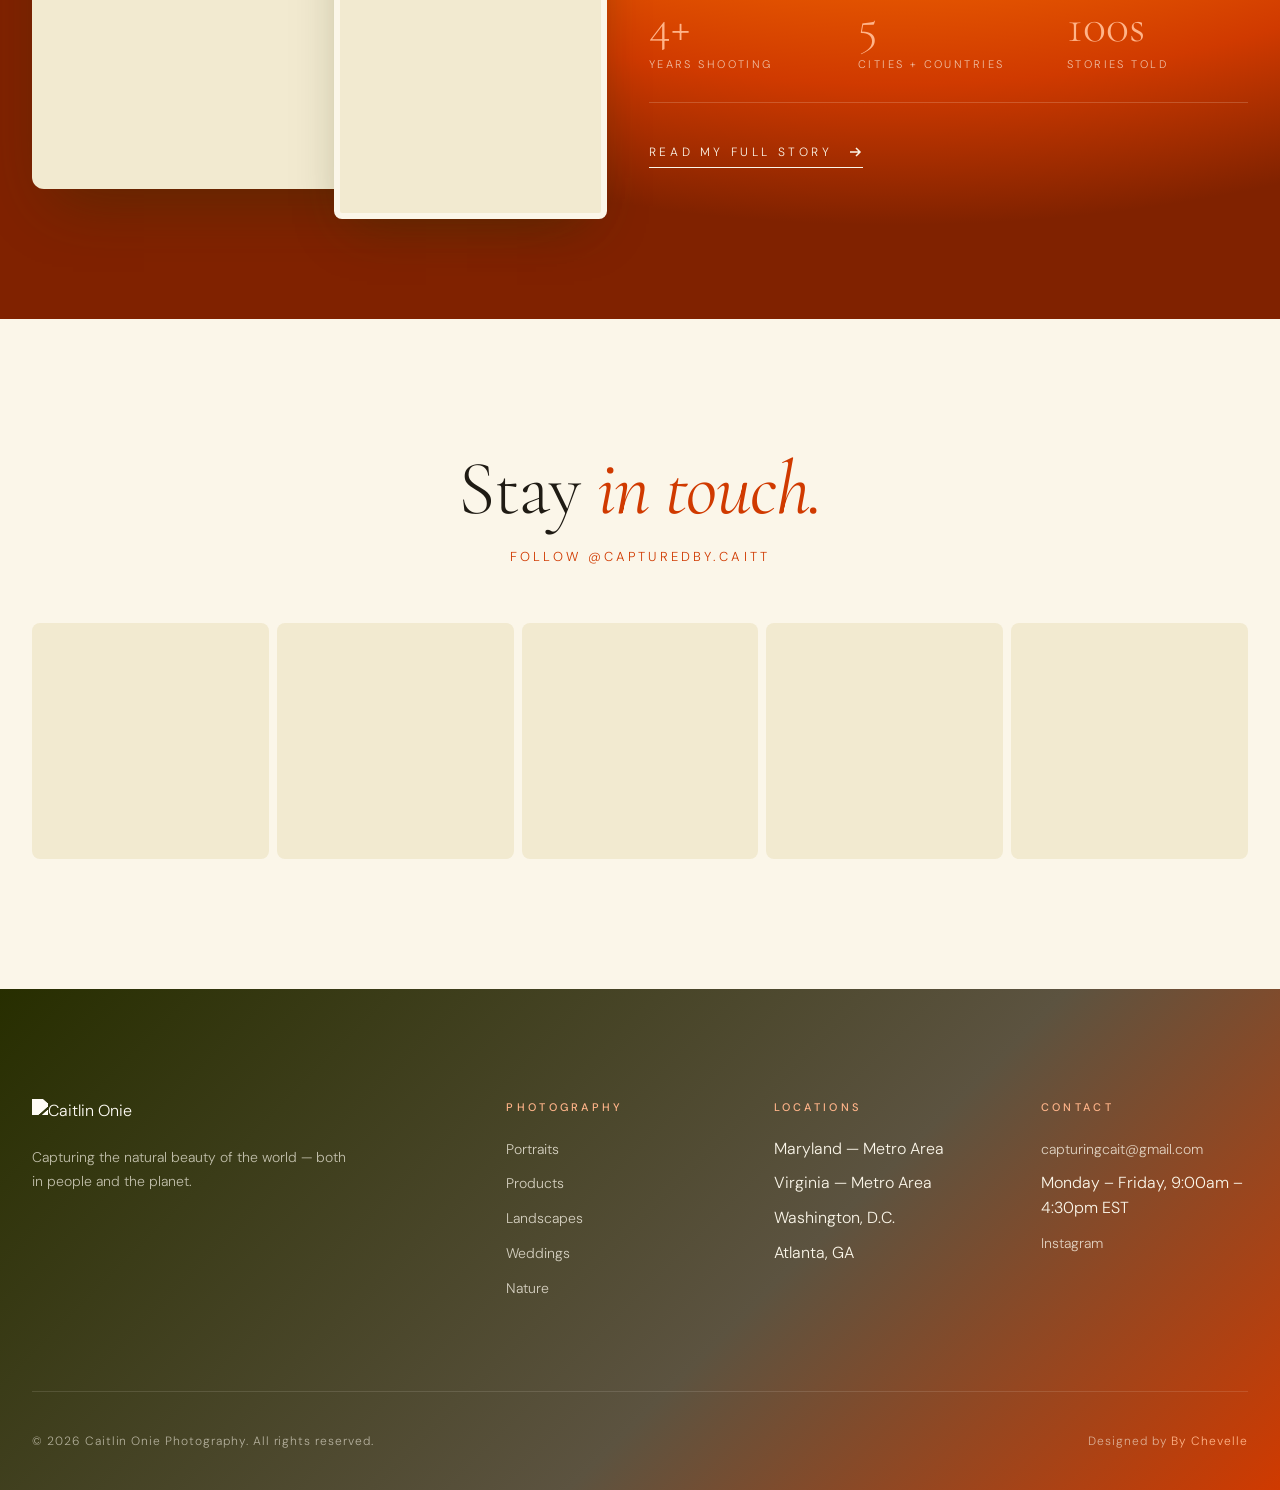
==== commit 98b6c43c: "Rename index-6.html to index.html" ====
--- a/index.html
+++ b/index.html
@@ -1,12 +1,117 @@
 <!DOCTYPE html>
-<html>
+<html lang="en">
 <head>
-  <meta charset="utf-8" />
-  <meta name="viewport" content="width=device-width, initial-scale=1.0" />
-  <title>Caitlin Onie Photography — Admin</title>
-  <script src="https://identity.netlify.com/v1/netlify-identity-widget.js"></script>
+<meta charset="UTF-8" />
+<meta name="viewport" content="width=device-width, initial-scale=1.0" />
+<meta name="description" content="Caitlin Onie Photography — Portraits, products, landscapes, weddings & nature. Capturing the natural beauty of the world." />
+<title>Caitlin Onie Photography</title>
+<link rel="preconnect" href="https://fonts.googleapis.com">
+<link rel="preconnect" href="https://fonts.gstatic.com" crossorigin>
+<link href="https://fonts.googleapis.com/css2?family=Cormorant+Garamond:ital,wght@0,300;0,400;0,500;1,300;1,400;1,500&family=DM+Sans:opsz,wght@9..40,300;9..40,400;9..40,500;9..40,600&family=Italianno&display=swap" rel="stylesheet">
+<link rel="stylesheet" href="styles.css">
+<script src="https://identity.netlify.com/v1/netlify-identity-widget.js"></script>
 </head>
-<body>
-  <script src="https://unpkg.com/decap-cms@^3.0.0/dist/decap-cms.js"></script>
+<body class="page-home">
+
+<nav class="site-nav">
+  <div class="nav-spacer"></div>
+  <a href="index.html" class="nav-mobile-logo-link" aria-label="Home">
+    <img src="assets/images/logo-placeholder.svg" alt="Caitlin Onie">
+  </a>
+  <div class="nav-links">
+    <a href="portraits.html">Portraits</a>
+    <a href="products.html">Products</a>
+    <a href="landscapes.html">Landscapes</a>
+    <a href="weddings.html">Weddings</a>
+    <a href="nature.html">Nature</a>
+    <a href="about.html">About</a>
+    <a href="inquire.html">Inquire</a>
+  </div>
+  <button class="mobile-toggle" aria-label="Menu"><span></span><span></span><span></span></button>
+</nav>
+
+<div class="mobile-drawer">
+  <a href="portraits.html">Portraits</a>
+  <a href="products.html">Products</a>
+  <a href="landscapes.html">Landscapes</a>
+  <a href="weddings.html">Weddings</a>
+  <a href="nature.html">Nature</a>
+  <a href="about.html">About</a>
+  <a href="inquire.html">Inquire</a>
+</div>
+
+<section class="hero-home">
+  <div class="hero-content-stack">
+    <div class="hero-eyebrow">
+      <span class="line"></span>
+      <span>Caitlin Onie · Photography</span>
+      <span class="line"></span>
+    </div>
+    <img class="hero-logo" src="assets/images/logo-placeholder.svg" alt="Caitlin Onie Photography">
+    <p class="hero-tagline">Photographer & Storyteller</p>
+    <h1 class="display hero-headline">Capturing the natural beauty of the world — both in <em>people</em> and <em>the planet.</em></h1>
+    <a class="hero-cta" href="inquire.html">Book a session</a>
+    <div class="hero-frame">
+      <div class="hero-carousel"></div>
+      <div class="hero-frame-overlay"></div>
+      <div class="hero-dots"></div>
+    </div>
+  </div>
+</section>
+
+<section class="categories">
+  <div class="container">
+    <div class="categories-header reveal">
+      <div>
+        <span class="categories-eyebrow">Collections</span>
+        <h2 class="display categories-title"></h2>
+      </div>
+      <p class="categories-blurb"></p>
+    </div>
+    <div class="categories-grid reveal-stagger"></div>
+  </div>
+</section>
+
+<section class="about-home">
+  <div class="about-home-grid">
+    <div class="about-home-images reveal">
+      <div class="about-home-img-main"></div>
+      <div class="about-home-img-accent"></div>
+    </div>
+    <div class="about-home-content reveal">
+      <span class="about-home-script"></span>
+      <h2 class="display about-home-title"></h2>
+      <div class="about-home-body"></div>
+      <div class="about-home-stats"></div>
+      <a class="about-home-link" href="about.html">
+        Read my full story
+        <svg viewBox="0 0 16 16" fill="none" stroke="currentColor" stroke-width="1.5"><path d="M3 8h10M9 4l4 4-4 4"/></svg>
+      </a>
+    </div>
+  </div>
+</section>
+
+<section class="social">
+  <div class="social-inner">
+    <h2 class="display social-title reveal"></h2>
+    <p class="social-handle reveal"></p>
+    <div class="social-grid reveal-stagger"></div>
+  </div>
+</section>
+
+<footer class="site-footer"></footer>
+
+<script>
+  if (window.netlifyIdentity) {
+    window.netlifyIdentity.on("init", user => {
+      if (!user) {
+        window.netlifyIdentity.on("login", () => {
+          document.location.href = "/admin/";
+        });
+      }
+    });
+  }
+</script>
+<script src="scripts.js"></script>
 </body>
 </html>
--- a/styles.css
+++ b/styles.css
@@ -0,0 +1,1638 @@
+/* ==========================================================================
+   Caitlin Onie Photography — Stylesheet (v3 — Gradient Editorial)
+   ========================================================================== */
+
+:root {
+  /* Core palette */
+  --clementine: #FF7900;
+  --mandarin:   #D03A00;
+  --buds:       #E4E4CE;
+  --cream:      #FBF6E9;
+  --cream-deep: #F2EAD0;
+  --palm:       #272E00;
+  --olive:      #817100;
+  --peach:      #FFB489;
+  --rose:       #F4D4C0;
+  --sage:       #B8B889;
+
+  /* Text */
+  --ink:       #1F1B14;
+  --ink-soft:  #5C5340;
+  --ink-faded: #9A8E72;
+
+  /* Type */
+  --font-display: "Cormorant Garamond", Georgia, serif;
+  --font-script:  "Italianno", cursive;
+  --font-body:    "DM Sans", system-ui, sans-serif;
+
+  --ease-out:    cubic-bezier(0.16, 1, 0.3, 1);
+  --ease-cinema: cubic-bezier(0.65, 0, 0.35, 1);
+
+  /* The gradient library — these are the heart of the site */
+  --grad-sunset:    radial-gradient(ellipse 80% 60% at 70% 30%, #FFB489 0%, #FF7900 35%, #D03A00 75%, #802200 100%);
+  --grad-peach:     linear-gradient(135deg, #FBF6E9 0%, #F4D4C0 50%, #FFB489 100%);
+  --grad-botanical: linear-gradient(135deg, #FBF6E9 0%, #E4E4CE 35%, #B8B889 70%, #817100 100%);
+  --grad-twilight:  radial-gradient(ellipse 90% 70% at 30% 70%, #FFB489 0%, #D03A00 40%, #272E00 90%);
+  --grad-meadow:    linear-gradient(180deg, #E4E4CE 0%, #B8B889 60%, #817100 100%);
+  --grad-dawn:      radial-gradient(ellipse 100% 70% at 50% 0%, #FBF6E9 0%, #F4D4C0 40%, #FFB489 75%, #FF7900 100%);
+  --grad-dusk:      linear-gradient(180deg, #FBF6E9 0%, #F4D4C0 35%, #D03A00 100%);
+  --grad-deep:      linear-gradient(135deg, #272E00 0%, #5C5340 60%, #D03A00 100%);
+
+  --accent: var(--clementine);
+  --accent-deep: var(--mandarin);
+}
+
+/* Per-category accent — used sparingly */
+body.cat-portraits  { --accent: var(--clementine); --accent-deep: var(--mandarin); }
+body.cat-products   { --accent: var(--mandarin);   --accent-deep: #802200; }
+body.cat-landscapes { --accent: var(--clementine); --accent-deep: var(--olive); }
+body.cat-weddings   { --accent: var(--mandarin);   --accent-deep: var(--clementine); }
+body.cat-nature     { --accent: var(--olive);      --accent-deep: var(--palm); }
+
+* { box-sizing: border-box; margin: 0; padding: 0; }
+html { scroll-behavior: smooth; -webkit-font-smoothing: antialiased; -moz-osx-font-smoothing: grayscale; }
+body {
+  font-family: var(--font-body);
+  background: var(--cream);
+  color: var(--ink);
+  line-height: 1.55;
+  overflow-x: hidden;
+  font-weight: 300;
+}
+img { max-width: 100%; height: auto; display: block; }
+a { color: inherit; text-decoration: none; }
+
+/* Typography utilities */
+.display {
+  font-family: var(--font-display);
+  font-weight: 300;
+  letter-spacing: -0.02em;
+  line-height: 1.05;
+}
+.display em {
+  font-style: italic;
+  font-weight: 400;
+}
+.script {
+  font-family: var(--font-script);
+  font-weight: 400;
+  line-height: 0.85;
+}
+.label {
+  font-family: var(--font-body);
+  font-size: 11px;
+  font-weight: 400;
+  letter-spacing: 0.32em;
+  text-transform: uppercase;
+}
+
+/* ==========================================================================
+   Floating pill nav — desktop default
+   ========================================================================== */
+nav.site-nav {
+  position: fixed;
+  top: 24px;
+  left: 50%;
+  transform: translateX(-50%);
+  z-index: 100;
+  display: flex;
+  align-items: center;
+  gap: 4px;
+  padding: 8px 10px;
+  background: rgba(251, 246, 233, 0.85);
+  backdrop-filter: blur(20px);
+  -webkit-backdrop-filter: blur(20px);
+  border-radius: 999px;
+  box-shadow: 0 14px 50px -12px rgba(31, 27, 20, 0.18), 0 2px 6px -2px rgba(31, 27, 20, 0.05);
+  border: 1px solid rgba(255, 255, 255, 0.4);
+  transition: top 0.5s var(--ease-out), padding 0.4s var(--ease-out);
+  max-width: calc(100vw - 24px);
+}
+
+.nav-links {
+  display: flex;
+  gap: 2px;
+  align-items: center;
+}
+.nav-links a {
+  font-family: var(--font-body);
+  font-size: 10.5px;
+  font-weight: 500;
+  letter-spacing: 0.12em;
+  text-transform: uppercase;
+  color: var(--ink);
+  padding: 9px 11px;
+  border-radius: 999px;
+  transition: background 0.3s, color 0.3s;
+  white-space: nowrap;
+  display: inline-block;
+}
+.nav-links a:hover {
+  background: rgba(208, 58, 0, 0.1);
+  color: var(--mandarin);
+}
+.nav-links a.active {
+  background: var(--mandarin);
+  color: var(--cream);
+}
+
+/* Desktop center logo (non-home pages) */
+.nav-logo-link {
+  display: none;
+  margin: 0 8px;
+  flex-shrink: 0;
+}
+body:not(.page-home) .nav-logo-link { display: inline-flex; }
+.nav-logo-center {
+  height: 26px;
+  width: auto;
+  display: block;
+}
+
+/* Mobile-only elements — hidden on desktop */
+.nav-mobile-logo-link,
+.mobile-toggle,
+.mobile-drawer {
+  display: none;
+}
+
+/* ==========================================================================
+   Hero — sunset gradient with carousel inside a "frame"
+   ========================================================================== */
+.hero-home {
+  position: relative;
+  min-height: 100vh;
+  padding: 100px 32px 60px;
+  background: var(--grad-twilight);
+  overflow: hidden;
+  display: flex;
+  flex-direction: column;
+  justify-content: center;
+  align-items: center;
+}
+
+/* Decorative orange sun-glow */
+.hero-content-stack {
+  position: relative;
+  z-index: 3;
+  text-align: center;
+  width: 100%;
+  max-width: 1100px;
+  margin: 0 auto;
+}
+
+.hero-eyebrow {
+  display: inline-flex;
+  align-items: center;
+  justify-content: center;
+  gap: 16px;
+  margin-bottom: 28px;
+  opacity: 0;
+  animation: rise 1.2s var(--ease-out) 0.4s forwards;
+}
+.hero-eyebrow span {
+  font-family: var(--font-body);
+  font-size: 11px;
+  font-weight: 500;
+  letter-spacing: 0.34em;
+  text-transform: uppercase;
+  color: var(--peach);
+}
+.hero-eyebrow .line {
+  width: 40px; height: 1px;
+  background: var(--peach);
+  opacity: 0.6;
+}
+
+.hero-logo {
+  max-width: min(520px, 80%);
+  height: auto;
+  margin: 0 auto 28px;
+  display: block;
+  opacity: 0;
+  animation: rise 1.4s var(--ease-out) 0.7s forwards;
+  filter: drop-shadow(0 12px 40px rgba(0, 0, 0, 0.25));
+  color: var(--cream);
+}
+
+.hero-tagline {
+  font-family: var(--font-body);
+  font-size: 12px;
+  font-weight: 500;
+  letter-spacing: 0.42em;
+  text-transform: uppercase;
+  color: var(--peach);
+  margin-bottom: 20px;
+  opacity: 0;
+  animation: rise 1.2s var(--ease-out) 1s forwards;
+}
+
+.hero-headline {
+  font-size: clamp(32px, 4.5vw, 56px);
+  color: var(--cream);
+  margin-bottom: 32px;
+  max-width: 800px;
+  margin-left: auto;
+  margin-right: auto;
+  opacity: 0;
+  animation: rise 1.2s var(--ease-out) 1.2s forwards;
+}
+.hero-headline em { color: var(--peach); }
+
+.hero-cta {
+  display: inline-block;
+  padding: 16px 38px;
+  background: var(--cream);
+  color: var(--palm);
+  font-family: var(--font-body);
+  font-size: 11px;
+  font-weight: 500;
+  letter-spacing: 0.3em;
+  text-transform: uppercase;
+  border-radius: 999px;
+  transition: all 0.5s var(--ease-out);
+  opacity: 0;
+  animation: rise 1.2s var(--ease-out) 1.4s forwards;
+  margin-bottom: 60px;
+}
+.hero-cta:hover {
+  background: var(--peach);
+  color: var(--palm);
+  transform: translateY(-2px);
+  box-shadow: 0 16px 40px -10px rgba(0, 0, 0, 0.4);
+}
+
+/* Carousel as a "framed" element inside the gradient */
+.hero-frame {
+  position: relative;
+  width: 100%;
+  max-width: 1100px;
+  aspect-ratio: 16/9;
+  border-radius: 16px;
+  overflow: hidden;
+  box-shadow: 0 30px 80px -20px rgba(31, 27, 20, 0.4);
+  opacity: 0;
+  animation: rise 1.4s var(--ease-out) 1.6s forwards;
+}
+
+.hero-carousel { position: absolute; inset: 0; }
+.hero-carousel-slide {
+  position: absolute; inset: 0;
+  background-size: cover;
+  background-position: center;
+  opacity: 0;
+  transform: scale(1.06);
+  transition: opacity 2s var(--ease-cinema), transform 8s linear;
+}
+.hero-carousel-slide.active { opacity: 1; transform: scale(1); }
+.hero-frame-overlay {
+  position: absolute; inset: 0;
+  background: linear-gradient(180deg, transparent 60%, rgba(31, 27, 20, 0.4) 100%);
+  pointer-events: none;
+}
+.hero-dots {
+  position: absolute;
+  bottom: 20px;
+  left: 50%;
+  transform: translateX(-50%);
+  z-index: 3;
+  display: flex;
+  gap: 8px;
+}
+.hero-dot {
+  width: 24px; height: 2px;
+  background: rgba(251, 246, 233, 0.45);
+  border: none; padding: 0; cursor: pointer;
+  transition: background 0.4s;
+}
+.hero-dot.active { background: var(--cream); }
+
+@keyframes rise {
+  from { opacity: 0; transform: translateY(28px); }
+  to { opacity: 1; transform: translateY(0); }
+}
+
+/* ==========================================================================
+   Generic section
+   ========================================================================== */
+section { position: relative; }
+.container { max-width: 1280px; margin: 0 auto; }
+
+/* ==========================================================================
+   Categories — plain cream background, photos take center stage
+   ========================================================================== */
+.categories {
+  padding: 130px 32px 130px;
+  background: var(--cream);
+  position: relative;
+}
+
+.categories-header {
+  display: flex;
+  align-items: flex-end;
+  justify-content: space-between;
+  margin-bottom: 56px;
+  gap: 40px;
+  flex-wrap: wrap;
+  position: relative;
+  z-index: 2;
+}
+.categories-eyebrow {
+  font-family: var(--font-body);
+  font-size: 11px;
+  letter-spacing: 0.32em;
+  text-transform: uppercase;
+  color: var(--mandarin);
+  margin-bottom: 18px;
+  display: block;
+}
+.categories-title {
+  font-size: clamp(44px, 6.5vw, 88px);
+  max-width: 760px;
+  color: var(--ink);
+}
+.categories-blurb {
+  max-width: 360px;
+  font-size: 15px;
+  line-height: 1.7;
+  color: var(--ink-soft);
+}
+
+.categories-grid {
+  display: grid;
+  grid-template-columns: repeat(6, 1fr);
+  gap: 8px;
+  position: relative;
+  z-index: 2;
+}
+.category-card {
+  position: relative;
+  overflow: hidden;
+  border-radius: 12px;
+  cursor: pointer;
+  display: block;
+  background: var(--palm);
+  aspect-ratio: 4/5;
+}
+.category-card:nth-child(1),
+.category-card:nth-child(2),
+.category-card:nth-child(3) { grid-column: span 2; }
+.category-card:nth-child(4),
+.category-card:nth-child(5) {
+  grid-column: span 3;
+  aspect-ratio: 5/3;
+}
+.category-card-img {
+  position: absolute; inset: 0;
+  background-size: cover;
+  background-position: center;
+  background-color: var(--palm);
+  transition: transform 1.4s var(--ease-cinema);
+}
+.category-card:hover .category-card-img { transform: scale(1.06); }
+.category-card-overlay {
+  position: absolute; inset: 0;
+  background: linear-gradient(180deg, transparent 30%, rgba(31, 27, 20, 0.7) 100%);
+  z-index: 2;
+}
+.category-card-meta {
+  position: absolute; inset: 0;
+  z-index: 3;
+  padding: 28px;
+  display: flex;
+  flex-direction: column;
+  justify-content: space-between;
+  color: var(--cream);
+}
+.category-card-num {
+  font-family: var(--font-display);
+  font-style: italic;
+  font-weight: 400;
+  font-size: 16px;
+  opacity: 0.9;
+}
+.category-card-bottom {
+  display: flex;
+  justify-content: space-between;
+  align-items: flex-end;
+}
+.category-card-name {
+  font-family: var(--font-display);
+  font-weight: 300;
+  font-size: clamp(28px, 3vw, 42px);
+  line-height: 1;
+  letter-spacing: -0.015em;
+}
+.category-card-arrow {
+  width: 42px; height: 42px;
+  border: 1px solid rgba(251, 246, 233, 0.5);
+  border-radius: 50%;
+  display: flex;
+  align-items: center;
+  justify-content: center;
+  transition: all 0.4s var(--ease-out);
+  flex-shrink: 0;
+}
+.category-card:hover .category-card-arrow {
+  background: var(--cream);
+  border-color: var(--cream);
+  color: var(--mandarin);
+  transform: rotate(-45deg);
+}
+.category-card-arrow svg { width: 14px; height: 14px; }
+
+/* ==========================================================================
+   About home — botanical gradient
+   ========================================================================== */
+.about-home {
+  padding: 130px 32px;
+  background: var(--grad-sunset);
+  color: var(--cream);
+  position: relative;
+  overflow: hidden;
+}
+.about-home-grid {
+  display: grid;
+  grid-template-columns: 1fr 1.1fr;
+  gap: 72px;
+  align-items: center;
+  max-width: 1280px;
+  margin: 0 auto;
+  position: relative;
+  z-index: 2;
+}
+.about-home-images {
+  position: relative;
+  aspect-ratio: 4/5;
+}
+.about-home-img-main {
+  position: absolute;
+  inset: 0;
+  background-size: cover;
+  background-position: center;
+  background-color: var(--cream-deep);
+  border-radius: 12px;
+  box-shadow: 0 30px 60px -20px rgba(39, 46, 0, 0.4);
+}
+.about-home-img-accent {
+  position: absolute;
+  bottom: -30px;
+  right: -30px;
+  width: 50%;
+  aspect-ratio: 3/4;
+  background-size: cover;
+  background-position: center;
+  background-color: var(--cream-deep);
+  border-radius: 8px;
+  box-shadow: 0 20px 50px -15px rgba(39, 46, 0, 0.35);
+  border: 6px solid var(--cream);
+}
+
+.about-home-content .label {
+  color: var(--peach);
+  margin-bottom: 22px;
+  display: block;
+}
+/* Understated greeting — no more giant cursive script */
+.about-home-script {
+  font-family: var(--font-body);
+  font-size: 12px;
+  font-weight: 500;
+  letter-spacing: 0.34em;
+  text-transform: uppercase;
+  line-height: 1;
+  color: var(--cream);
+  margin-bottom: 18px;
+  display: block;
+}
+.about-home-title {
+  font-size: clamp(40px, 5.5vw, 72px);
+  margin-bottom: 32px;
+  color: var(--cream);
+}
+.about-home-title em { font-style: italic; color: var(--peach); }
+.about-home-body p {
+  font-size: 17px;
+  line-height: 1.75;
+  color: rgba(251, 246, 233, 0.82);
+  margin-bottom: 16px;
+  max-width: 520px;
+}
+.about-home-body p:first-child {
+  font-family: var(--font-display);
+  font-style: italic;
+  font-weight: 300;
+  font-size: clamp(22px, 2.4vw, 30px);
+  line-height: 1.4;
+  color: var(--cream);
+  margin-bottom: 24px;
+}
+
+.about-home-stats {
+  display: grid;
+  grid-template-columns: repeat(3, 1fr);
+  gap: 28px;
+  margin: 36px 0;
+  padding: 28px 0;
+  border-top: 1px solid rgba(251, 246, 233, 0.18);
+  border-bottom: 1px solid rgba(251, 246, 233, 0.18);
+}
+.about-home-stat-num {
+  font-family: var(--font-display);
+  font-weight: 300;
+  font-size: clamp(32px, 4vw, 48px);
+  line-height: 1;
+  color: var(--peach);
+  margin-bottom: 6px;
+}
+.about-home-stat-label {
+  font-size: 11px;
+  letter-spacing: 0.22em;
+  text-transform: uppercase;
+  color: rgba(251, 246, 233, 0.7);
+}
+
+.about-home-link {
+  display: inline-flex;
+  align-items: center;
+  gap: 14px;
+  font-size: 12px;
+  letter-spacing: 0.3em;
+  text-transform: uppercase;
+  color: var(--cream);
+  padding-bottom: 6px;
+  border-bottom: 1px solid var(--cream);
+  transition: gap 0.4s var(--ease-out), color 0.3s;
+}
+.about-home-link:hover { gap: 22px; color: var(--peach); border-bottom-color: var(--peach); }
+.about-home-link svg { width: 16px; height: 16px; }
+
+/* ==========================================================================
+   Travel — twilight gradient strip
+   ========================================================================== */
+.travel-strip {
+  padding: 130px 32px;
+  background: var(--grad-twilight);
+  color: var(--cream);
+  text-align: center;
+  position: relative;
+  overflow: hidden;
+}
+.travel-strip-eyebrow {
+  font-size: 11px;
+  letter-spacing: 0.34em;
+  text-transform: uppercase;
+  color: var(--peach);
+  margin-bottom: 24px;
+  display: block;
+}
+.travel-strip-title {
+  font-size: clamp(40px, 6vw, 84px);
+  margin-bottom: 28px;
+  max-width: 900px;
+  margin-left: auto;
+  margin-right: auto;
+  color: var(--cream);
+}
+.travel-strip-title em { color: var(--peach); }
+.travel-strip-body {
+  max-width: 640px;
+  margin: 0 auto;
+  font-size: 17px;
+  line-height: 1.75;
+  color: rgba(251, 246, 233, 0.85);
+  margin-bottom: 56px;
+}
+.travel-strip-places {
+  display: flex;
+  justify-content: center;
+  flex-wrap: wrap;
+  gap: 12px 18px;
+  max-width: 800px;
+  margin: 0 auto;
+}
+.travel-strip-place {
+  font-family: var(--font-display);
+  font-style: italic;
+  font-weight: 300;
+  font-size: clamp(22px, 2.6vw, 32px);
+  color: var(--cream);
+  letter-spacing: -0.01em;
+}
+.travel-strip-place::after {
+  content: "•";
+  margin-left: 22px;
+  color: var(--peach);
+  font-style: normal;
+}
+.travel-strip-place:last-child::after { content: ""; }
+
+/* ==========================================================================
+   Social
+   ========================================================================== */
+.social {
+  padding: 130px 32px;
+  text-align: center;
+  background: var(--cream);
+  position: relative;
+  overflow: hidden;
+}
+.social-inner { position: relative; z-index: 2; }
+
+.social-title {
+  font-size: clamp(40px, 6vw, 80px);
+  margin-bottom: 14px;
+  color: var(--ink);
+}
+.social-title em { color: var(--mandarin); }
+.social-handle {
+  font-size: 13px;
+  letter-spacing: 0.24em;
+  text-transform: uppercase;
+  color: var(--ink-soft);
+  margin-bottom: 56px;
+  display: inline-block;
+}
+.social-handle a { color: var(--mandarin); }
+.social-grid {
+  display: grid;
+  grid-template-columns: repeat(5, 1fr);
+  gap: 8px;
+  max-width: 1280px;
+  margin: 0 auto;
+}
+.social-tile {
+  position: relative;
+  aspect-ratio: 1;
+  overflow: hidden;
+  border-radius: 8px;
+  display: block;
+  background: var(--cream-deep);
+}
+.social-tile-img {
+  position: absolute; inset: 0;
+  background-size: cover;
+  background-position: center;
+  transition: transform 1.2s var(--ease-cinema);
+}
+.social-tile:hover .social-tile-img { transform: scale(1.08); }
+.social-tile-overlay {
+  position: absolute; inset: 0;
+  background: rgba(208, 58, 0, 0);
+  display: flex;
+  align-items: center;
+  justify-content: center;
+  transition: background 0.4s;
+  z-index: 2;
+}
+.social-tile:hover .social-tile-overlay { background: rgba(208, 58, 0, 0.5); }
+.social-tile-overlay svg {
+  width: 28px; height: 28px;
+  color: var(--cream);
+  opacity: 0;
+  transform: scale(0.8);
+  transition: all 0.4s var(--ease-out);
+}
+.social-tile:hover .social-tile-overlay svg { opacity: 1; transform: scale(1); }
+
+/* ==========================================================================
+   Footer — deep palm gradient
+   ========================================================================== */
+footer.site-footer {
+  background: var(--grad-deep);
+  color: var(--cream);
+  padding: 110px 32px 40px;
+  position: relative;
+  overflow: hidden;
+}
+.footer-grid {
+  display: grid;
+  grid-template-columns: 2fr 1fr 1fr 1fr;
+  gap: 60px;
+  max-width: 1280px;
+  margin: 0 auto 80px;
+  position: relative;
+  z-index: 2;
+}
+.footer-logo {
+  max-width: 260px;
+  height: auto;
+  margin-bottom: 22px;
+  filter: brightness(0) invert(1) brightness(0.97) sepia(0.1);
+}
+.footer-brand p {
+  font-size: 14px;
+  color: rgba(251, 246, 233, 0.7);
+  max-width: 320px;
+  line-height: 1.7;
+}
+.footer-col h4 {
+  font-family: var(--font-body);
+  font-size: 11px;
+  font-weight: 500;
+  letter-spacing: 0.3em;
+  text-transform: uppercase;
+  color: var(--peach);
+  margin-bottom: 20px;
+}
+.footer-col ul { list-style: none; }
+.footer-col li { margin-bottom: 10px; }
+.footer-col a, .footer-col p {
+  font-size: 14px;
+  color: rgba(251, 246, 233, 0.78);
+  transition: color 0.3s;
+}
+.footer-col a:hover { color: var(--peach); }
+.footer-bottom {
+  max-width: 1280px;
+  margin: 0 auto;
+  padding-top: 40px;
+  border-top: 1px solid rgba(251, 246, 233, 0.12);
+  display: flex;
+  justify-content: space-between;
+  align-items: center;
+  flex-wrap: wrap;
+  gap: 16px;
+  font-size: 12px;
+  color: rgba(251, 246, 233, 0.6);
+  letter-spacing: 0.08em;
+  position: relative;
+  z-index: 2;
+}
+.footer-bottom a { color: var(--peach); }
+
+/* ==========================================================================
+   Category page — full-bleed gradient hero with photo frame
+   ========================================================================== */
+.cat-hero {
+  position: relative;
+  min-height: 90vh;
+  padding: 140px 32px 80px;
+  background: var(--grad-dusk);
+  overflow: hidden;
+  display: flex;
+  flex-direction: column;
+  align-items: center;
+  justify-content: center;
+}
+body.cat-portraits  .cat-hero { background: var(--grad-dawn); }
+body.cat-products   .cat-hero { background: var(--grad-sunset); }
+body.cat-landscapes .cat-hero { background: var(--grad-meadow); }
+body.cat-weddings   .cat-hero { background: var(--grad-peach); }
+body.cat-nature     .cat-hero { background: var(--grad-botanical); }
+
+.cat-hero-content {
+  position: relative;
+  z-index: 2;
+  text-align: center;
+  max-width: 1100px;
+  width: 100%;
+}
+.cat-hero-eyebrow {
+  font-size: 11px;
+  letter-spacing: 0.34em;
+  text-transform: uppercase;
+  color: var(--mandarin);
+  margin-bottom: 20px;
+  display: block;
+}
+body.cat-landscapes .cat-hero-eyebrow,
+body.cat-nature .cat-hero-eyebrow { color: var(--palm); }
+
+.cat-hero-title {
+  font-size: clamp(64px, 11vw, 168px);
+  color: var(--ink);
+  letter-spacing: -0.025em;
+  margin-bottom: 24px;
+  font-weight: 300;
+}
+.cat-hero-title em { font-style: italic; color: var(--mandarin); }
+body.cat-landscapes .cat-hero-title em,
+body.cat-nature .cat-hero-title em { color: var(--palm); }
+
+.cat-hero-meta {
+  display: flex;
+  justify-content: center;
+  gap: 24px;
+  flex-wrap: wrap;
+  font-size: 12px;
+  letter-spacing: 0.26em;
+  text-transform: uppercase;
+  color: var(--ink-soft);
+  margin-bottom: 50px;
+}
+.cat-hero-meta span { position: relative; }
+.cat-hero-meta span:not(:last-child)::after {
+  content: "•";
+  margin-left: 24px;
+  color: var(--mandarin);
+}
+
+/* Products page: full white header text against the sunset gradient */
+body.cat-products .cat-hero-eyebrow,
+body.cat-products .cat-hero-title,
+body.cat-products .cat-hero-meta {
+  color: var(--cream);
+}
+body.cat-products .cat-hero-title em { color: var(--cream); }
+body.cat-products .cat-hero-meta span:not(:last-child)::after { color: var(--cream); }
+
+/* Landscapes page: palm green title (was black) */
+body.cat-landscapes .cat-hero-title { color: var(--palm); }
+
+.cat-hero-frame {
+  position: relative;
+  width: 100%;
+  max-width: 1100px;
+  aspect-ratio: 16/9;
+  border-radius: 16px;
+  overflow: hidden;
+  background-size: cover;
+  background-position: center;
+  background-color: var(--palm);
+  box-shadow: 0 30px 80px -20px rgba(31, 27, 20, 0.4);
+}
+
+/* ==========================================================================
+   Category intro — quote over muted photo background
+   ========================================================================== */
+.cat-intro {
+  padding: 110px 32px;
+  text-align: center;
+  background: var(--cream);
+  position: relative;
+  overflow: hidden;
+  isolation: isolate;
+}
+.cat-intro-bg {
+  position: absolute;
+  inset: 0;
+  background-size: cover;
+  background-position: center;
+  opacity: 0.18;
+  z-index: -1;
+  filter: saturate(0.8);
+}
+.cat-intro::after {
+  content: "";
+  position: absolute;
+  inset: 0;
+  background: linear-gradient(180deg, var(--cream) 0%, transparent 25%, transparent 75%, var(--cream) 100%);
+  pointer-events: none;
+  z-index: -1;
+}
+.cat-intro p {
+  max-width: 780px;
+  margin: 0 auto;
+  font-family: var(--font-display);
+  font-style: italic;
+  font-weight: 300;
+  font-size: clamp(24px, 3vw, 38px);
+  line-height: 1.45;
+  color: var(--ink);
+  position: relative;
+  z-index: 2;
+}
+
+/* ==========================================================================
+   Gallery — even 5-column grid (2 rows of 5), no gaps
+   ========================================================================== */
+.gallery {
+  padding: 40px 0 110px;
+  background: var(--cream);
+}
+.gallery-grid {
+  max-width: 100%;
+  margin: 0 auto;
+  display: grid;
+  grid-template-columns: repeat(5, 1fr);
+  gap: 0;
+}
+.gallery-item {
+  position: relative;
+  overflow: hidden;
+  border-radius: 0;
+  background: var(--cream-deep);
+  aspect-ratio: 3/2;
+  width: 100%;
+}
+.gallery-item-img {
+  width: 100%;
+  height: 100%;
+  object-fit: cover;
+  display: block;
+  position: absolute;
+  inset: 0;
+  transition: transform 1.4s var(--ease-cinema);
+}
+.gallery-item:hover .gallery-item-img { transform: scale(1.04); }
+.gallery-item-caption {
+  position: absolute;
+  bottom: 0; left: 0; right: 0;
+  padding: 22px;
+  color: var(--cream);
+  font-size: 12px;
+  letter-spacing: 0.18em;
+  text-transform: uppercase;
+  background: linear-gradient(180deg, transparent, rgba(31, 27, 20, 0.7));
+  opacity: 0;
+  transform: translateY(10px);
+  transition: all 0.5s var(--ease-out);
+}
+.gallery-item:hover .gallery-item-caption { opacity: 1; transform: translateY(0); }
+
+/* ==========================================================================
+   Pricing — products page
+   ========================================================================== */
+.pricing {
+  padding: 80px 32px 120px;
+  background: var(--grad-peach);
+  position: relative;
+  overflow: hidden;
+}
+.pricing-header {
+  max-width: 1280px;
+  margin: 0 auto 56px;
+  text-align: center;
+  position: relative;
+  z-index: 2;
+}
+.pricing-title {
+  font-size: clamp(40px, 6vw, 72px);
+  margin-bottom: 14px;
+  color: var(--ink);
+}
+.pricing-title em { color: var(--mandarin); }
+.pricing-blurb {
+  max-width: 560px;
+  margin: 0 auto;
+  color: var(--ink-soft);
+  font-size: 15px;
+  line-height: 1.7;
+}
+.pricing-grid {
+  max-width: 1180px;
+  margin: 0 auto;
+  display: grid;
+  grid-template-columns: repeat(3, 1fr);
+  gap: 20px;
+  position: relative;
+  z-index: 2;
+}
+.pricing-card {
+  background: var(--cream);
+  padding: 44px 34px;
+  border-radius: 16px;
+  display: flex;
+  flex-direction: column;
+  position: relative;
+  overflow: hidden;
+  transition: transform 0.6s var(--ease-out), box-shadow 0.6s var(--ease-out);
+  border: 1px solid rgba(208, 58, 0, 0.08);
+}
+.pricing-card:hover { transform: translateY(-6px); box-shadow: 0 30px 60px -20px rgba(208, 58, 0, 0.3); }
+.pricing-card.featured {
+  background: var(--grad-sunset);
+  color: var(--cream);
+  border-color: transparent;
+}
+.pricing-card.featured h3,
+.pricing-card.featured .price { color: var(--cream); }
+.pricing-card.featured .label { color: var(--cream); opacity: 0.85; }
+.pricing-card.featured ul li::before { background: var(--cream); }
+.pricing-card.featured li { border-bottom-color: rgba(251, 246, 233, 0.18); }
+.pricing-card.featured .pricing-cta {
+  background: var(--cream);
+  color: var(--mandarin);
+}
+.pricing-card .label { color: var(--mandarin); margin-bottom: 14px; }
+.pricing-card h3 {
+  font-family: var(--font-display);
+  font-weight: 300;
+  font-size: 30px;
+  letter-spacing: -0.015em;
+  margin-bottom: 8px;
+  color: var(--ink);
+}
+.pricing-card .price {
+  font-family: var(--font-display);
+  font-weight: 300;
+  font-size: 56px;
+  letter-spacing: -0.02em;
+  margin-bottom: 26px;
+  color: var(--ink);
+  line-height: 1;
+}
+.pricing-card .price-suffix {
+  font-size: 14px;
+  font-weight: 400;
+  color: var(--ink-soft);
+  letter-spacing: 0;
+  font-family: var(--font-body);
+}
+.pricing-card.featured .price-suffix { color: rgba(251, 246, 233, 0.7); }
+.pricing-card ul { list-style: none; margin-bottom: 32px; flex: 1; }
+.pricing-card li {
+  font-size: 14px;
+  padding: 10px 0 10px 22px;
+  position: relative;
+  border-bottom: 1px solid rgba(31, 27, 20, 0.07);
+}
+.pricing-card li::before {
+  content: "";
+  position: absolute;
+  left: 0; top: 17px;
+  width: 7px; height: 7px;
+  background: var(--mandarin);
+  border-radius: 50%;
+}
+.pricing-card li:last-child { border-bottom: none; }
+.pricing-cta {
+  display: inline-block;
+  text-align: center;
+  padding: 14px 26px;
+  background: var(--mandarin);
+  color: var(--cream);
+  font-size: 11px;
+  font-weight: 500;
+  letter-spacing: 0.3em;
+  text-transform: uppercase;
+  border-radius: 999px;
+  transition: all 0.4s var(--ease-out);
+}
+.pricing-cta:hover { background: var(--palm); transform: translateY(-2px); }
+
+/* ==========================================================================
+   Next category teaser
+   ========================================================================== */
+.next-cat {
+  position: relative;
+  height: 60vh;
+  min-height: 480px;
+  overflow: hidden;
+  margin: 0;
+  display: flex;
+  align-items: center;
+  justify-content: center;
+  cursor: pointer;
+  background: var(--palm);
+}
+.next-cat-img {
+  position: absolute; inset: 0;
+  background-size: cover;
+  background-position: center;
+  transition: transform 2s var(--ease-cinema);
+  opacity: 0.6;
+}
+.next-cat:hover .next-cat-img { transform: scale(1.04); opacity: 0.7; }
+.next-cat-overlay {
+  position: absolute; inset: 0;
+  background: linear-gradient(135deg, rgba(208, 58, 0, 0.5) 0%, rgba(31, 27, 20, 0.7) 100%);
+  z-index: 2;
+}
+.next-cat-content {
+  position: relative;
+  z-index: 3;
+  text-align: center;
+  color: var(--cream);
+}
+.next-cat-content .label {
+  color: var(--peach);
+  margin-bottom: 16px;
+  display: block;
+}
+.next-cat-content .display {
+  font-size: clamp(56px, 8vw, 112px);
+  color: var(--cream);
+  letter-spacing: -0.02em;
+  font-weight: 300;
+}
+.next-cat-content .display em { color: var(--peach); }
+.next-cat-arrow {
+  margin-top: 28px;
+  display: inline-flex;
+  align-items: center;
+  gap: 14px;
+  font-size: 11px;
+  letter-spacing: 0.34em;
+  text-transform: uppercase;
+}
+.next-cat:hover .next-cat-arrow { gap: 22px; }
+.next-cat-arrow svg { width: 16px; height: 16px; transition: transform 0.5s var(--ease-out); }
+.next-cat:hover .next-cat-arrow svg { transform: translateX(6px); }
+
+/* ==========================================================================
+   About page
+   ========================================================================== */
+.about-hero {
+  padding: 180px 32px 110px;
+  background: var(--grad-twilight);
+  color: var(--cream);
+  position: relative;
+  overflow: hidden;
+}
+.about-hero-grid {
+  max-width: 1280px;
+  margin: 0 auto;
+  display: grid;
+  grid-template-columns: 1fr 1fr;
+  gap: 80px;
+  align-items: center;
+  position: relative;
+  z-index: 2;
+}
+/* Understated greeting for about page hero */
+.about-hero-content .script {
+  font-family: var(--font-body);
+  font-size: 12px;
+  font-weight: 500;
+  letter-spacing: 0.34em;
+  text-transform: uppercase;
+  line-height: 1;
+  color: var(--peach);
+  margin-bottom: 18px;
+  display: block;
+}
+.about-hero-content h1 {
+  font-family: var(--font-display);
+  font-weight: 300;
+  font-size: clamp(48px, 6vw, 88px);
+  letter-spacing: -0.02em;
+  line-height: 1;
+  margin-bottom: 32px;
+  color: var(--cream);
+}
+.about-hero-content h1 em { font-style: italic; color: var(--peach); }
+.about-hero-content p {
+  font-size: 17px;
+  line-height: 1.75;
+  color: rgba(251, 246, 233, 0.82);
+  max-width: 480px;
+  margin-bottom: 18px;
+}
+.about-hero-img {
+  aspect-ratio: 4/5;
+  background-size: cover;
+  background-position: center;
+  background-color: var(--cream-deep);
+  border-radius: 12px;
+  box-shadow: 0 30px 60px -15px rgba(208, 58, 0, 0.3);
+}
+
+.about-story {
+  padding: 110px 32px;
+  background: var(--cream);
+  position: relative;
+  overflow: hidden;
+  isolation: isolate;
+}
+.about-story-bg {
+  position: absolute;
+  inset: 0;
+  background-size: cover;
+  background-position: center;
+  opacity: 0.16;
+  z-index: -1;
+  filter: saturate(0.8);
+}
+.about-story::after {
+  content: "";
+  position: absolute;
+  inset: 0;
+  background: linear-gradient(180deg, var(--cream) 0%, transparent 20%, transparent 80%, var(--cream) 100%);
+  pointer-events: none;
+  z-index: -1;
+}
+.about-story-grid {
+  max-width: 1080px;
+  margin: 0 auto;
+  display: grid;
+  grid-template-columns: 1fr;
+  gap: 28px;
+  position: relative;
+  z-index: 2;
+}
+.about-story p {
+  font-size: 18px;
+  line-height: 1.8;
+  color: var(--ink);
+}
+.about-story p:first-child {
+  font-family: var(--font-display);
+  font-style: italic;
+  font-weight: 300;
+  font-size: clamp(26px, 3.2vw, 38px);
+  line-height: 1.4;
+  color: var(--mandarin);
+  margin-bottom: 22px;
+}
+
+.about-travel {
+  padding: 110px 0;
+  background: var(--cream);
+}
+.about-travel-grid {
+  max-width: 100%;
+  margin: 0 auto;
+  display: grid;
+  grid-template-columns: repeat(3, 1fr);
+  gap: 0;
+}
+.about-travel-img {
+  aspect-ratio: 4/5;
+  background-size: cover;
+  background-position: center;
+  background-color: var(--cream-deep);
+  border-radius: 0;
+}
+
+.about-facts {
+  padding: 110px 32px;
+  background: var(--grad-dawn);
+  color: var(--ink);
+  position: relative;
+  overflow: hidden;
+}
+.about-facts-header {
+  max-width: 1280px;
+  margin: 0 auto 50px;
+  text-align: center;
+  position: relative;
+  z-index: 2;
+}
+.about-facts-header .label {
+  color: var(--mandarin);
+  margin-bottom: 16px;
+  display: block;
+}
+.about-facts-header h2 {
+  font-family: var(--font-display);
+  font-weight: 300;
+  font-size: clamp(40px, 6vw, 72px);
+  letter-spacing: -0.02em;
+  color: var(--ink);
+}
+.about-facts-header h2 em { font-style: italic; color: var(--mandarin); }
+
+.about-facts-grid {
+  max-width: 1280px;
+  margin: 0 auto;
+  display: grid;
+  grid-template-columns: repeat(3, 1fr);
+  gap: 16px;
+  position: relative;
+  z-index: 2;
+}
+.about-fact {
+  padding: 32px;
+  border: 1px solid rgba(31, 27, 20, 0.12);
+  border-radius: 12px;
+  transition: all 0.5s var(--ease-out);
+  background: rgba(251, 246, 233, 0.5);
+  backdrop-filter: blur(10px);
+}
+.about-fact:hover {
+  background: rgba(251, 246, 233, 0.8);
+  border-color: var(--mandarin);
+  transform: translateY(-4px);
+}
+.about-fact-num {
+  font-family: var(--font-display);
+  font-style: italic;
+  font-weight: 400;
+  font-size: 16px;
+  color: var(--mandarin);
+  margin-bottom: 14px;
+}
+.about-fact h3 {
+  font-family: var(--font-body);
+  font-size: 11px;
+  font-weight: 500;
+  letter-spacing: 0.3em;
+  text-transform: uppercase;
+  color: var(--mandarin);
+  margin-bottom: 18px;
+}
+.about-fact p, .about-fact ul {
+  font-size: 16px;
+  line-height: 1.7;
+  color: var(--ink-soft);
+}
+.about-fact ul { list-style: none; }
+.about-fact li { padding: 4px 0; }
+
+/* ==========================================================================
+   Inquire page
+   ========================================================================== */
+.inquire {
+  padding: 180px 32px 110px;
+  min-height: 100vh;
+  background: var(--grad-dawn);
+  position: relative;
+  overflow: hidden;
+}
+.inquire-grid {
+  max-width: 1180px;
+  margin: 0 auto;
+  display: grid;
+  grid-template-columns: 1fr 1.4fr;
+  gap: 80px;
+  position: relative;
+  z-index: 2;
+}
+.inquire-info .label { color: var(--mandarin); margin-bottom: 16px; display: block; }
+.inquire-info h1 {
+  font-family: var(--font-display);
+  font-weight: 300;
+  font-size: clamp(48px, 7vw, 96px);
+  letter-spacing: -0.025em;
+  line-height: 0.98;
+  margin-bottom: 32px;
+  color: var(--ink);
+}
+.inquire-info h1 em { font-style: italic; color: var(--mandarin); }
+.inquire-info .blurb {
+  font-size: 16px;
+  line-height: 1.7;
+  color: var(--ink-soft);
+  margin-bottom: 36px;
+  max-width: 380px;
+}
+.inquire-meta { margin-top: 60px; }
+.inquire-meta-block { margin-bottom: 32px; }
+.inquire-meta-block h4 {
+  font-family: var(--font-body);
+  font-size: 11px;
+  font-weight: 500;
+  letter-spacing: 0.3em;
+  text-transform: uppercase;
+  color: var(--mandarin);
+  margin-bottom: 12px;
+}
+.inquire-meta-block ul { list-style: none; }
+.inquire-meta-block li, .inquire-meta-block p, .inquire-meta-block a {
+  font-size: 15px;
+  color: var(--ink-soft);
+  line-height: 1.8;
+  display: block;
+}
+.inquire-meta-block a:hover { color: var(--mandarin); }
+
+.inquire-form {
+  background: rgba(251, 246, 233, 0.7);
+  backdrop-filter: blur(20px);
+  border-radius: 16px;
+  padding: 48px;
+  border: 1px solid rgba(255, 255, 255, 0.5);
+  box-shadow: 0 30px 60px -20px rgba(208, 58, 0, 0.2);
+}
+.inquire-form-row {
+  display: grid;
+  grid-template-columns: 1fr 1fr;
+  gap: 20px;
+  margin-bottom: 20px;
+}
+.inquire-form-field { margin-bottom: 20px; }
+.inquire-form-field label {
+  display: block;
+  font-size: 11px;
+  font-weight: 500;
+  letter-spacing: 0.24em;
+  text-transform: uppercase;
+  color: var(--ink);
+  margin-bottom: 10px;
+}
+.inquire-form-field input,
+.inquire-form-field textarea,
+.inquire-form-field select {
+  width: 100%;
+  padding: 16px 18px;
+  background: var(--cream);
+  border: 1px solid transparent;
+  border-radius: 8px;
+  font-family: var(--font-body);
+  font-size: 15px;
+  color: var(--ink);
+  transition: all 0.3s;
+}
+.inquire-form-field textarea { min-height: 140px; resize: vertical; font-family: var(--font-body); }
+.inquire-form-field input:focus,
+.inquire-form-field textarea:focus,
+.inquire-form-field select:focus {
+  outline: none;
+  border-color: var(--mandarin);
+}
+.inquire-form-submit {
+  width: 100%;
+  padding: 18px;
+  background: var(--mandarin);
+  color: var(--cream);
+  border: none;
+  border-radius: 999px;
+  font-family: var(--font-body);
+  font-size: 12px;
+  font-weight: 500;
+  letter-spacing: 0.3em;
+  text-transform: uppercase;
+  cursor: pointer;
+  transition: all 0.4s var(--ease-out);
+  margin-top: 12px;
+}
+.inquire-form-submit:hover {
+  background: var(--palm);
+  transform: translateY(-2px);
+}
+
+/* ==========================================================================
+   Reveal animations
+   ========================================================================== */
+.reveal {
+  opacity: 0;
+  transform: translateY(36px);
+  transition: opacity 1s var(--ease-out), transform 1s var(--ease-out);
+}
+.reveal.is-in { opacity: 1; transform: translateY(0); }
+.reveal-stagger > * {
+  opacity: 0;
+  transform: translateY(28px);
+  transition: opacity 0.9s var(--ease-out), transform 0.9s var(--ease-out);
+}
+.reveal-stagger.is-in > *:nth-child(1) { transition-delay: 0s; opacity: 1; transform: translateY(0); }
+.reveal-stagger.is-in > *:nth-child(2) { transition-delay: 0.1s; opacity: 1; transform: translateY(0); }
+.reveal-stagger.is-in > *:nth-child(3) { transition-delay: 0.2s; opacity: 1; transform: translateY(0); }
+.reveal-stagger.is-in > *:nth-child(4) { transition-delay: 0.3s; opacity: 1; transform: translateY(0); }
+.reveal-stagger.is-in > *:nth-child(5) { transition-delay: 0.4s; opacity: 1; transform: translateY(0); }
+.reveal-stagger.is-in > *:nth-child(n+6) { transition-delay: 0.5s; opacity: 1; transform: translateY(0); }
+
+/* ==========================================================================
+   Mobile
+   ========================================================================== */
+@media (max-width: 900px) {
+  /* Mobile nav: hamburger right, logo centered, fullscreen drawer */
+  nav.site-nav {
+    top: 14px;
+    padding: 8px 12px;
+    gap: 0;
+    display: flex;
+    justify-content: space-between;
+    align-items: center;
+    width: calc(100vw - 24px);
+    max-width: 480px;
+  }
+  /* Hide desktop pill links + center logo on mobile */
+  .nav-links,
+  .nav-logo-link {
+    display: none !important;
+  }
+  /* Show mobile-only elements */
+  .nav-mobile-logo-link {
+    display: inline-flex;
+    align-items: center;
+    margin: 0 auto;
+    flex-shrink: 0;
+  }
+  .nav-mobile-logo-link img {
+    height: 24px;
+    width: auto;
+    display: block;
+  }
+  /* Spacer on left so logo stays centered */
+  .nav-spacer {
+    width: 42px;
+    flex-shrink: 0;
+  }
+  /* Hamburger button */
+  .mobile-toggle {
+    display: flex;
+    background: none;
+    border: none;
+    cursor: pointer;
+    padding: 0;
+    width: 42px;
+    height: 42px;
+    border-radius: 999px;
+    flex-direction: column;
+    justify-content: center;
+    align-items: center;
+    gap: 5px;
+    flex-shrink: 0;
+  }
+  .mobile-toggle span {
+    display: block;
+    width: 18px;
+    height: 1.5px;
+    background: var(--ink);
+    transition: transform 0.4s var(--ease-out), opacity 0.3s;
+  }
+  .mobile-toggle.open span:nth-child(1) { transform: translateY(6.5px) rotate(45deg); }
+  .mobile-toggle.open span:nth-child(2) { opacity: 0; }
+  .mobile-toggle.open span:nth-child(3) { transform: translateY(-6.5px) rotate(-45deg); }
+
+  /* Fullscreen drawer — separate element */
+  .mobile-drawer {
+    display: flex;
+    position: fixed;
+    top: 0;
+    left: 0;
+    right: 0;
+    bottom: 0;
+    background: var(--grad-peach);
+    flex-direction: column;
+    justify-content: center;
+    align-items: center;
+    gap: 18px;
+    transform: translateX(100%);
+    transition: transform 0.6s var(--ease-cinema);
+    z-index: 99;
+    padding: 60px 24px;
+    pointer-events: none;
+    visibility: hidden;
+  }
+  .mobile-drawer.open {
+    transform: translateX(0);
+    pointer-events: auto;
+    visibility: visible;
+  }
+  .mobile-drawer a {
+    color: var(--ink);
+    font-family: var(--font-body);
+    font-size: 18px;
+    font-weight: 500;
+    letter-spacing: 0.22em;
+    text-transform: uppercase;
+    padding: 10px 18px;
+    text-decoration: none;
+  }
+  .mobile-drawer a.active {
+    color: var(--mandarin);
+  }
+
+  .hero-home { padding: 100px 16px 40px; min-height: auto; }
+  .hero-frame { aspect-ratio: 4/5; }
+
+  .categories { padding: 80px 16px; }
+  .categories-grid { grid-template-columns: 1fr; gap: 8px; }
+  .category-card { grid-column: span 1 !important; aspect-ratio: 4/3 !important; }
+  .category-card-meta { padding: 20px; }
+
+  .about-home { padding: 80px 16px; }
+  .about-home-grid { grid-template-columns: 1fr; gap: 80px; }
+  .about-home-images { max-width: 400px; margin: 0 auto; }
+  .about-home-img-accent { right: -16px; bottom: -16px; }
+  .about-home-stats { grid-template-columns: 1fr; gap: 18px; padding: 24px 0; }
+
+  .travel-strip { padding: 80px 16px; }
+  .travel-strip-place { font-size: 22px; }
+  .travel-strip-place::after { margin-left: 14px; }
+
+  .social { padding: 80px 16px; }
+  .social-grid { grid-template-columns: repeat(2, 1fr); gap: 6px; }
+
+  footer.site-footer { padding: 80px 16px 32px; }
+  .footer-grid { grid-template-columns: 1fr; gap: 36px; }
+  .footer-bottom { flex-direction: column; align-items: flex-start; }
+  .footer-logo { max-width: 200px; }
+
+  .cat-hero { padding: 130px 16px 60px; min-height: auto; }
+  .cat-intro { padding: 70px 20px; }
+  .gallery { padding: 30px 0 80px; }
+  .gallery-grid {
+    grid-template-columns: repeat(2, 1fr);
+    gap: 0;
+  }
+  .gallery-item {
+    aspect-ratio: 3/2;
+  }
+
+  .pricing { padding: 60px 16px 80px; }
+  .pricing-grid { grid-template-columns: 1fr; gap: 16px; }
+  .pricing-card { padding: 36px 28px; }
+
+  .next-cat { min-height: 360px; }
+
+  .about-hero { padding: 130px 16px 60px; }
+  .about-hero-grid { grid-template-columns: 1fr; gap: 40px; }
+  .about-story { padding: 70px 16px; }
+  .about-travel { padding: 70px 0; }
+  .about-travel-grid { grid-template-columns: 1fr; gap: 0; }
+  .about-travel-img { aspect-ratio: 4/5 !important; }
+  .about-facts { padding: 70px 16px; }
+  .about-facts-grid { grid-template-columns: 1fr; }
+
+  .inquire { padding: 130px 16px 80px; }
+  .inquire-grid { grid-template-columns: 1fr; gap: 40px; }
+  .inquire-form { padding: 32px 20px; }
+  .inquire-form-row { grid-template-columns: 1fr; gap: 0; }
+}
+
+@media (max-width: 480px) {
+  .nav-links a { font-size: 16px; }
+}
+
+@media (prefers-reduced-motion: reduce) {
+  *, *::before, *::after {
+    animation-duration: 0.01ms !important;
+    animation-iteration-count: 1 !important;
+    transition-duration: 0.01ms !important;
+  }
+}
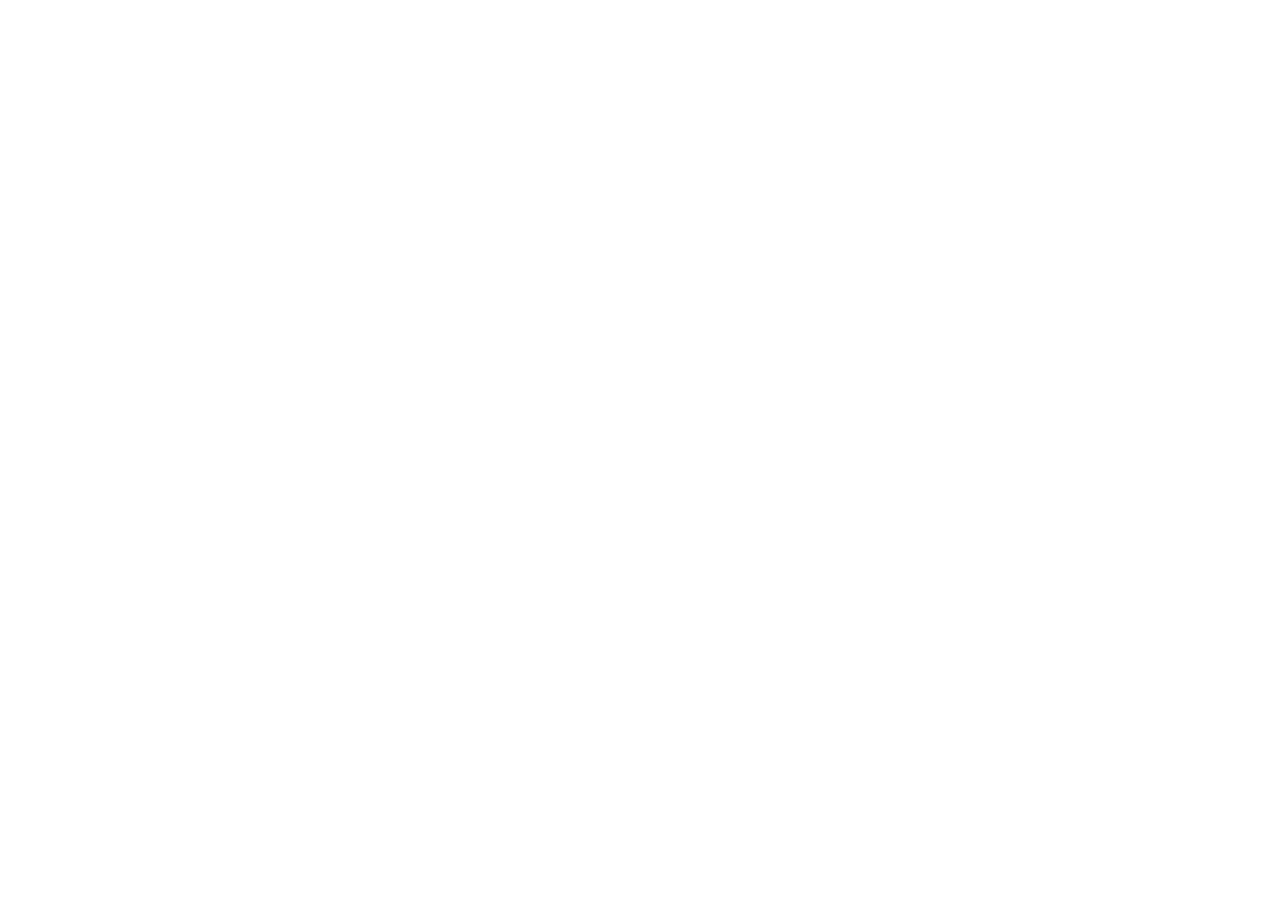
==== commit b9715872: "Add files via upload" ====
--- a/index.html
+++ b/index.html
@@ -1,117 +1,12 @@
 <!DOCTYPE html>
-<html lang="en">
+<html>
 <head>
-<meta charset="UTF-8" />
-<meta name="viewport" content="width=device-width, initial-scale=1.0" />
-<meta name="description" content="Caitlin Onie Photography — Portraits, products, landscapes, weddings & nature. Capturing the natural beauty of the world." />
-<title>Caitlin Onie Photography</title>
-<link rel="preconnect" href="https://fonts.googleapis.com">
-<link rel="preconnect" href="https://fonts.gstatic.com" crossorigin>
-<link href="https://fonts.googleapis.com/css2?family=Cormorant+Garamond:ital,wght@0,300;0,400;0,500;1,300;1,400;1,500&family=DM+Sans:opsz,wght@9..40,300;9..40,400;9..40,500;9..40,600&family=Italianno&display=swap" rel="stylesheet">
-<link rel="stylesheet" href="styles.css">
-<script src="https://identity.netlify.com/v1/netlify-identity-widget.js"></script>
+  <meta charset="utf-8" />
+  <meta name="viewport" content="width=device-width, initial-scale=1.0" />
+  <title>Caitlin Onie Photography — Admin</title>
+  <script src="https://identity.netlify.com/v1/netlify-identity-widget.js"></script>
 </head>
-<body class="page-home">
-
-<nav class="site-nav">
-  <div class="nav-spacer"></div>
-  <a href="index.html" class="nav-mobile-logo-link" aria-label="Home">
-    <img src="assets/images/logo-placeholder.svg" alt="Caitlin Onie">
-  </a>
-  <div class="nav-links">
-    <a href="portraits.html">Portraits</a>
-    <a href="products.html">Products</a>
-    <a href="landscapes.html">Landscapes</a>
-    <a href="weddings.html">Weddings</a>
-    <a href="nature.html">Nature</a>
-    <a href="about.html">About</a>
-    <a href="inquire.html">Inquire</a>
-  </div>
-  <button class="mobile-toggle" aria-label="Menu"><span></span><span></span><span></span></button>
-</nav>
-
-<div class="mobile-drawer">
-  <a href="portraits.html">Portraits</a>
-  <a href="products.html">Products</a>
-  <a href="landscapes.html">Landscapes</a>
-  <a href="weddings.html">Weddings</a>
-  <a href="nature.html">Nature</a>
-  <a href="about.html">About</a>
-  <a href="inquire.html">Inquire</a>
-</div>
-
-<section class="hero-home">
-  <div class="hero-content-stack">
-    <div class="hero-eyebrow">
-      <span class="line"></span>
-      <span>Caitlin Onie · Photography</span>
-      <span class="line"></span>
-    </div>
-    <img class="hero-logo" src="assets/images/logo-placeholder.svg" alt="Caitlin Onie Photography">
-    <p class="hero-tagline">Photographer & Storyteller</p>
-    <h1 class="display hero-headline">Capturing the natural beauty of the world — both in <em>people</em> and <em>the planet.</em></h1>
-    <a class="hero-cta" href="inquire.html">Book a session</a>
-    <div class="hero-frame">
-      <div class="hero-carousel"></div>
-      <div class="hero-frame-overlay"></div>
-      <div class="hero-dots"></div>
-    </div>
-  </div>
-</section>
-
-<section class="categories">
-  <div class="container">
-    <div class="categories-header reveal">
-      <div>
-        <span class="categories-eyebrow">Collections</span>
-        <h2 class="display categories-title"></h2>
-      </div>
-      <p class="categories-blurb"></p>
-    </div>
-    <div class="categories-grid reveal-stagger"></div>
-  </div>
-</section>
-
-<section class="about-home">
-  <div class="about-home-grid">
-    <div class="about-home-images reveal">
-      <div class="about-home-img-main"></div>
-      <div class="about-home-img-accent"></div>
-    </div>
-    <div class="about-home-content reveal">
-      <span class="about-home-script"></span>
-      <h2 class="display about-home-title"></h2>
-      <div class="about-home-body"></div>
-      <div class="about-home-stats"></div>
-      <a class="about-home-link" href="about.html">
-        Read my full story
-        <svg viewBox="0 0 16 16" fill="none" stroke="currentColor" stroke-width="1.5"><path d="M3 8h10M9 4l4 4-4 4"/></svg>
-      </a>
-    </div>
-  </div>
-</section>
-
-<section class="social">
-  <div class="social-inner">
-    <h2 class="display social-title reveal"></h2>
-    <p class="social-handle reveal"></p>
-    <div class="social-grid reveal-stagger"></div>
-  </div>
-</section>
-
-<footer class="site-footer"></footer>
-
-<script>
-  if (window.netlifyIdentity) {
-    window.netlifyIdentity.on("init", user => {
-      if (!user) {
-        window.netlifyIdentity.on("login", () => {
-          document.location.href = "/admin/";
-        });
-      }
-    });
-  }
-</script>
-<script src="scripts.js"></script>
+<body>
+  <script src="https://unpkg.com/decap-cms@^3.0.0/dist/decap-cms.js"></script>
 </body>
 </html>
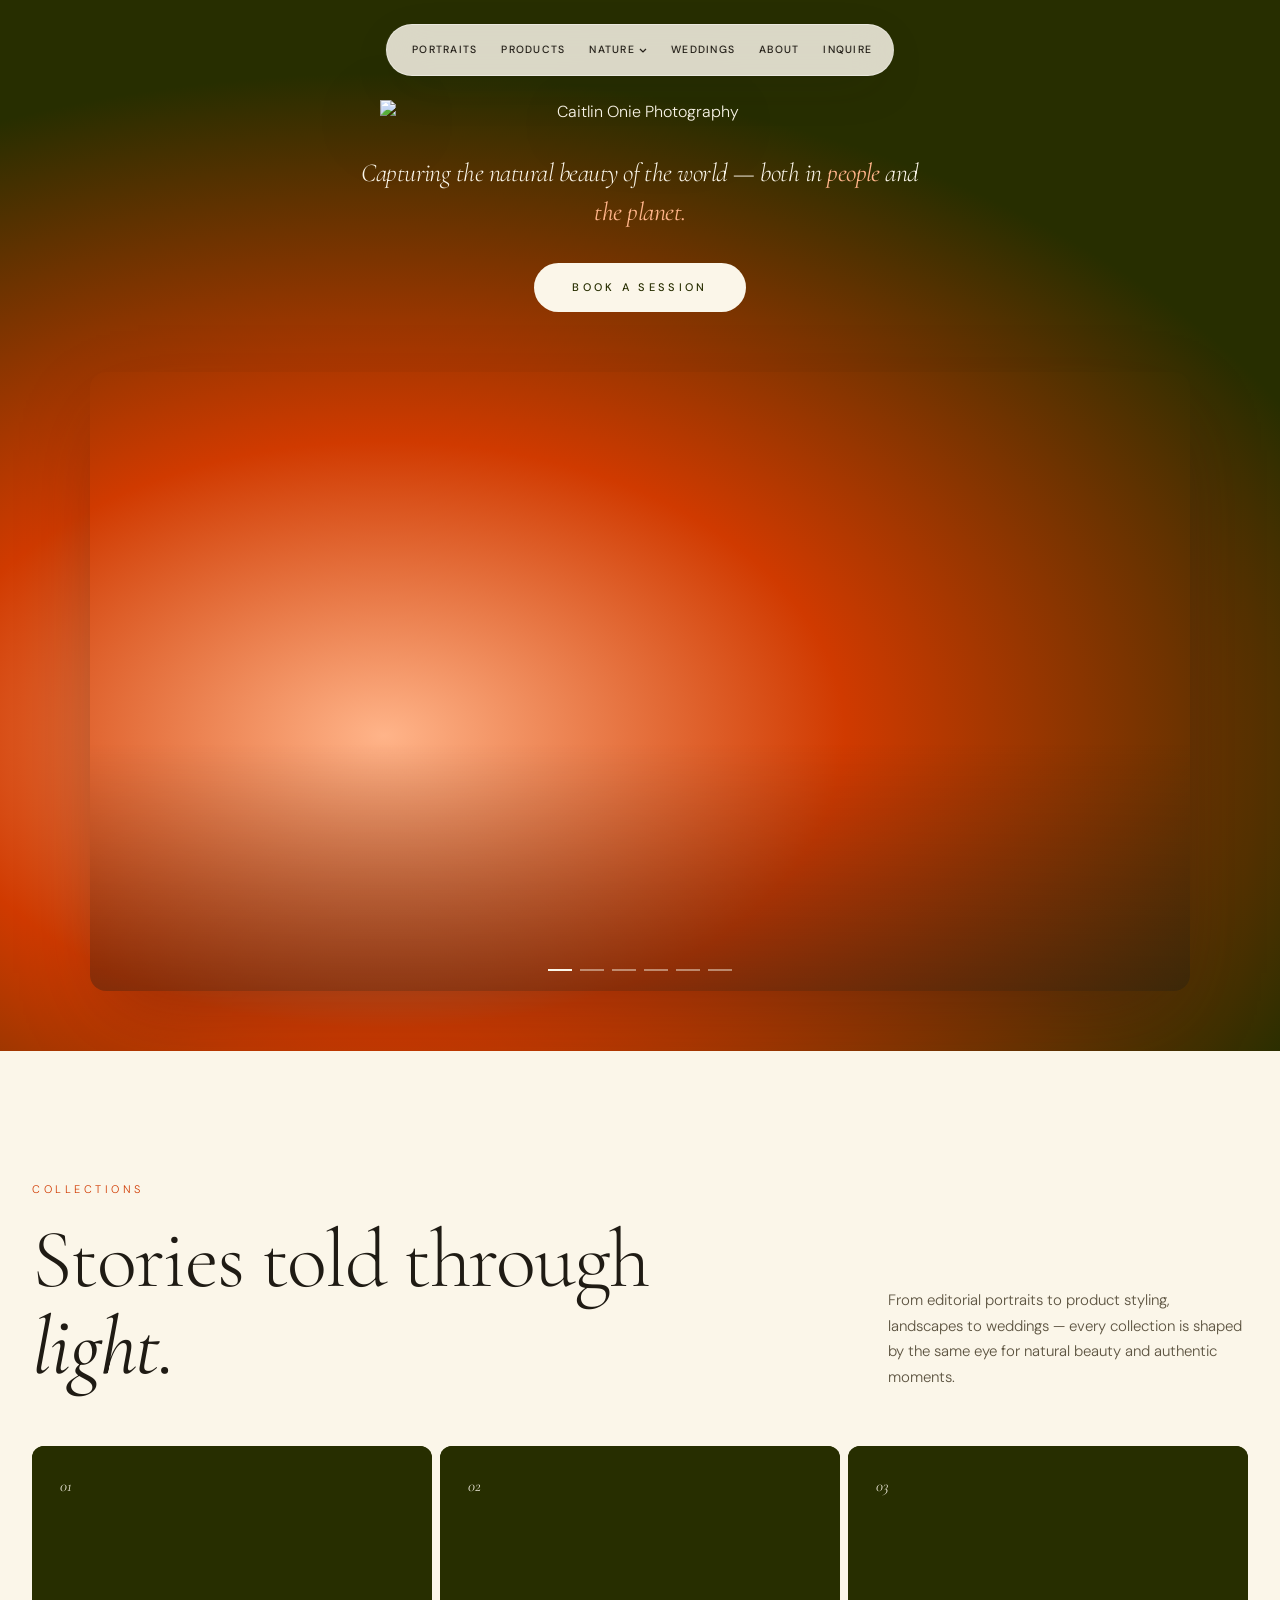
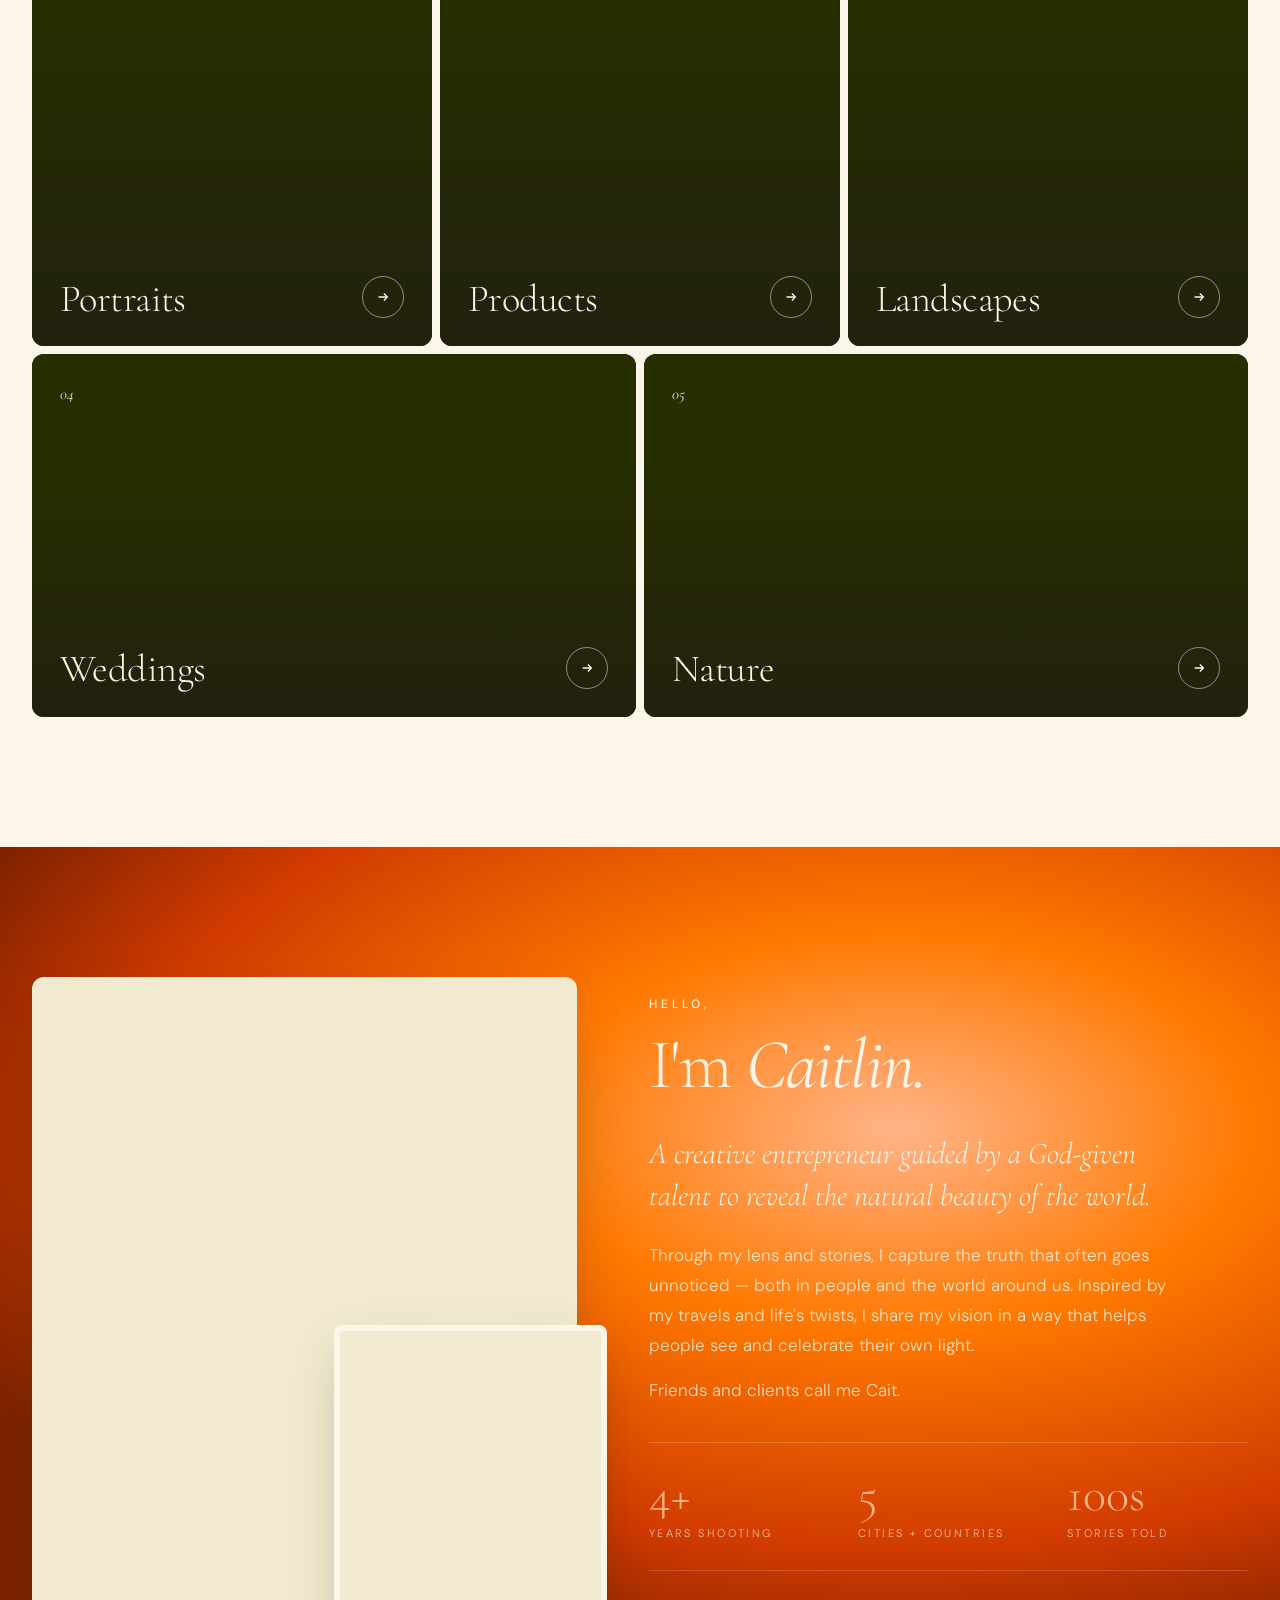
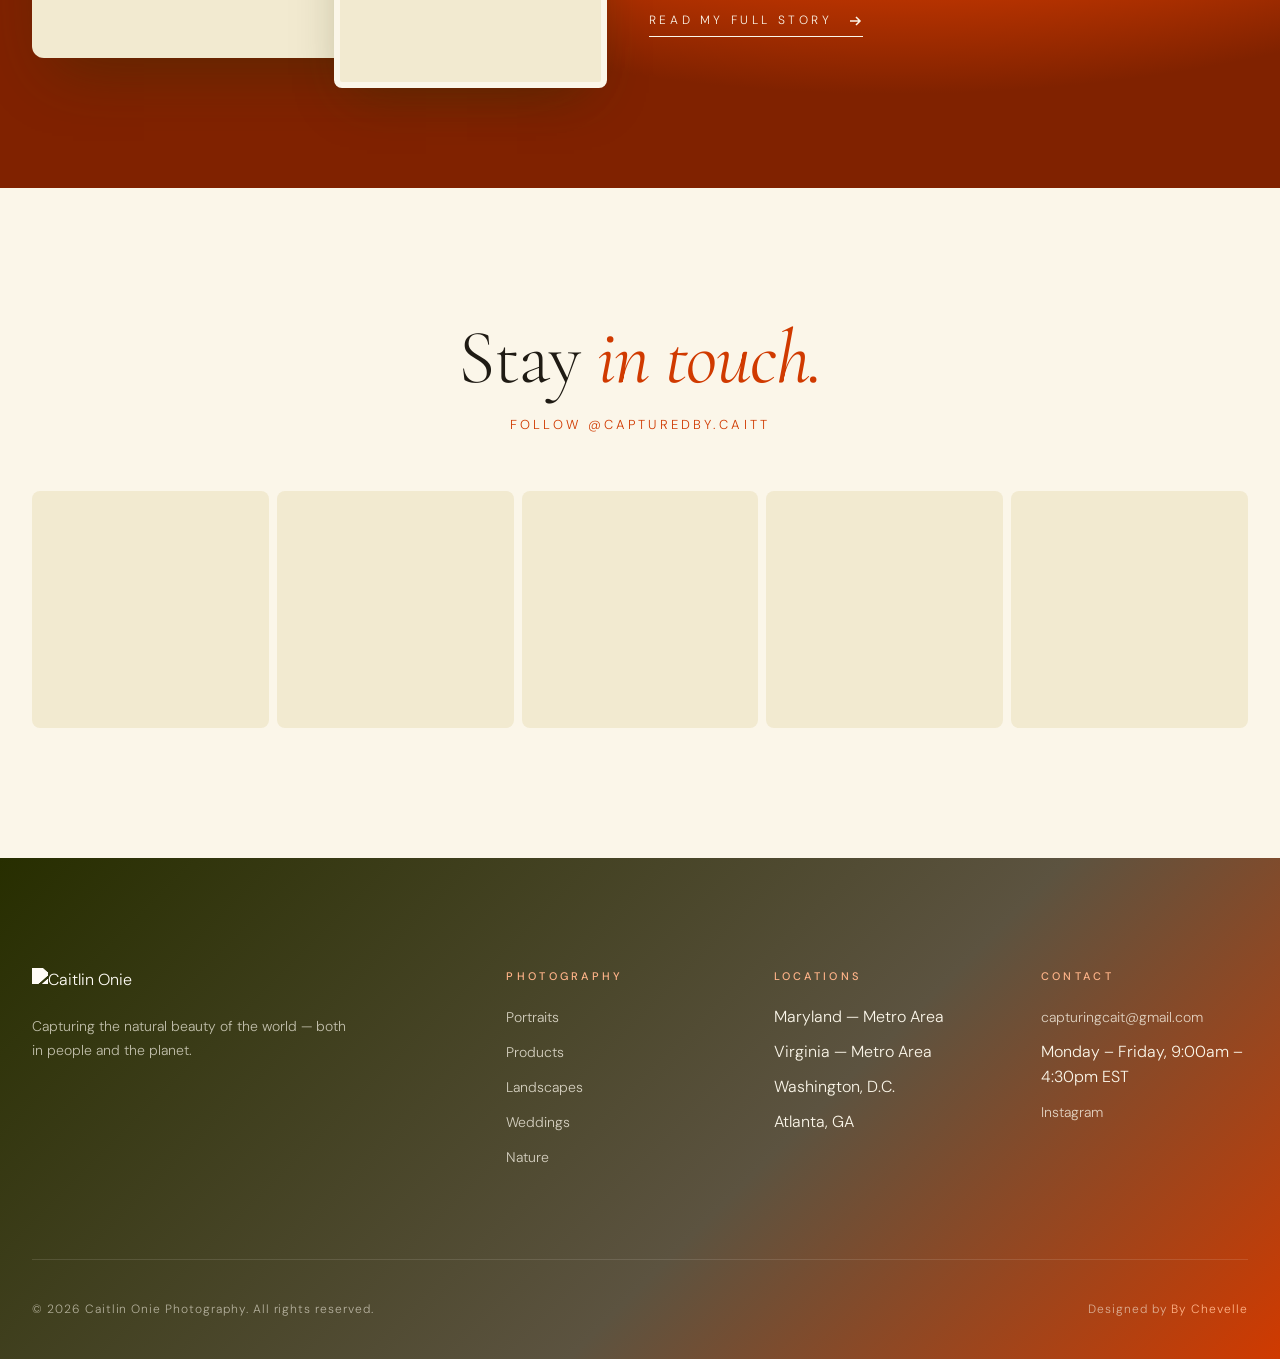
==== commit 7ab9ba1c: "Rename index-6.html to index.html" ====
--- a/index.html
+++ b/index.html
@@ -1,12 +1,116 @@
 <!DOCTYPE html>
-<html>
+<html lang="en">
 <head>
-  <meta charset="utf-8" />
-  <meta name="viewport" content="width=device-width, initial-scale=1.0" />
-  <title>Caitlin Onie Photography — Admin</title>
-  <script src="https://identity.netlify.com/v1/netlify-identity-widget.js"></script>
+<meta charset="UTF-8" />
+<meta name="viewport" content="width=device-width, initial-scale=1.0" />
+<meta name="description" content="Caitlin Onie Photography — Portraits, products, landscapes, weddings & nature. Capturing the natural beauty of the world." />
+<title>Caitlin Onie Photography</title>
+<link rel="preconnect" href="https://fonts.googleapis.com">
+<link rel="preconnect" href="https://fonts.gstatic.com" crossorigin>
+<link href="https://fonts.googleapis.com/css2?family=Cormorant+Garamond:ital,wght@0,300;0,400;0,500;1,300;1,400;1,500&family=DM+Sans:opsz,wght@9..40,300;9..40,400;9..40,500;9..40,600&family=Italianno&display=swap" rel="stylesheet">
+<link rel="stylesheet" href="styles.css">
+<script src="https://identity.netlify.com/v1/netlify-identity-widget.js"></script>
 </head>
-<body>
-  <script src="https://unpkg.com/decap-cms@^3.0.0/dist/decap-cms.js"></script>
+<body class="page-home">
+
+<nav class="site-nav">
+  <div class="nav-spacer"></div>
+  <a href="index.html" class="nav-mobile-logo-link" aria-label="Home">
+    <img src="assets/images/logo-placeholder.svg" alt="Caitlin Onie">
+  </a>
+  <div class="nav-links">
+    <a href="portraits.html">Portraits</a>
+    <a href="products.html">Products</a>
+    <div class="nav-dropdown">
+      <a href="nature.html" class="nav-dropdown-trigger">Nature <svg class="nav-caret" viewBox="0 0 8 5" fill="none" stroke="currentColor" stroke-width="1.2"><path d="M1 1l3 3 3-3"/></svg></a>
+      <div class="nav-dropdown-menu">
+        <a href="nature.html">Nature</a>
+        <a href="landscapes.html">Landscapes</a>
+      </div>
+    </div>
+    <a href="weddings.html">Weddings</a>
+    <a href="about.html">About</a>
+    <a href="inquire.html">Inquire</a>
+  </div>
+  <button class="mobile-toggle" aria-label="Menu"><span></span><span></span><span></span></button>
+</nav>
+
+<div class="mobile-drawer">
+  <a href="portraits.html">Portraits</a>
+  <a href="products.html">Products</a>
+  <a href="nature.html">Nature</a>
+  <a href="landscapes.html">Landscapes</a>
+  <a href="weddings.html">Weddings</a>
+  <a href="about.html">About</a>
+  <a href="inquire.html">Inquire</a>
+</div>
+
+<section class="hero-home">
+  <div class="hero-content-stack">
+    <img class="hero-logo" src="assets/images/logo-placeholder.svg" alt="Caitlin Onie Photography">
+    <h1 class="display hero-headline">Capturing the natural beauty of the world — both in <em>people</em> and <em>the planet.</em></h1>
+    <a class="hero-cta" href="inquire.html">Book a session</a>
+    <div class="hero-frame">
+      <div class="hero-carousel"></div>
+      <div class="hero-frame-overlay"></div>
+      <div class="hero-dots"></div>
+    </div>
+  </div>
+</section>
+
+<section class="categories">
+  <div class="container">
+    <div class="categories-header reveal">
+      <div>
+        <span class="categories-eyebrow">Collections</span>
+        <h2 class="display categories-title"></h2>
+      </div>
+      <p class="categories-blurb"></p>
+    </div>
+    <div class="categories-grid reveal-stagger"></div>
+  </div>
+</section>
+
+<section class="about-home">
+  <div class="about-home-grid">
+    <div class="about-home-images reveal">
+      <div class="about-home-img-main"></div>
+      <div class="about-home-img-accent"></div>
+    </div>
+    <div class="about-home-content reveal">
+      <span class="about-home-script"></span>
+      <h2 class="display about-home-title"></h2>
+      <div class="about-home-body"></div>
+      <div class="about-home-stats"></div>
+      <a class="about-home-link" href="about.html">
+        Read my full story
+        <svg viewBox="0 0 16 16" fill="none" stroke="currentColor" stroke-width="1.5"><path d="M3 8h10M9 4l4 4-4 4"/></svg>
+      </a>
+    </div>
+  </div>
+</section>
+
+<section class="social">
+  <div class="social-inner">
+    <h2 class="display social-title reveal"></h2>
+    <p class="social-handle reveal"></p>
+    <div class="social-grid reveal-stagger"></div>
+  </div>
+</section>
+
+<footer class="site-footer"></footer>
+
+<script>
+  if (window.netlifyIdentity) {
+    window.netlifyIdentity.on("init", user => {
+      if (!user) {
+        window.netlifyIdentity.on("login", () => {
+          document.location.href = "/admin/";
+        });
+      }
+    });
+  }
+</script>
+<script src="scripts.js"></script>
 </body>
 </html>
--- a/styles.css
+++ b/styles.css
@@ -0,0 +1,1740 @@
+/* ==========================================================================
+   Caitlin Onie Photography — Stylesheet (v3 — Gradient Editorial)
+   ========================================================================== */
+
+:root {
+  /* Core palette */
+  --clementine: #FF7900;
+  --mandarin:   #D03A00;
+  --buds:       #E4E4CE;
+  --cream:      #FBF6E9;
+  --cream-deep: #F2EAD0;
+  --palm:       #272E00;
+  --olive:      #817100;
+  --peach:      #FFB489;
+  --rose:       #F4D4C0;
+  --sage:       #B8B889;
+
+  /* Text */
+  --ink:       #1F1B14;
+  --ink-soft:  #5C5340;
+  --ink-faded: #9A8E72;
+
+  /* Type */
+  --font-display: "Cormorant Garamond", Georgia, serif;
+  --font-script:  "Italianno", cursive;
+  --font-body:    "DM Sans", system-ui, sans-serif;
+
+  --ease-out:    cubic-bezier(0.16, 1, 0.3, 1);
+  --ease-cinema: cubic-bezier(0.65, 0, 0.35, 1);
+
+  /* The gradient library — these are the heart of the site */
+  --grad-sunset:    radial-gradient(ellipse 80% 60% at 70% 30%, #FFB489 0%, #FF7900 35%, #D03A00 75%, #802200 100%);
+  --grad-peach:     linear-gradient(135deg, #FBF6E9 0%, #F4D4C0 50%, #FFB489 100%);
+  --grad-botanical: linear-gradient(135deg, #FBF6E9 0%, #E4E4CE 35%, #B8B889 70%, #817100 100%);
+  --grad-twilight:  radial-gradient(ellipse 90% 70% at 30% 70%, #FFB489 0%, #D03A00 40%, #272E00 90%);
+  --grad-meadow:    linear-gradient(180deg, #E4E4CE 0%, #B8B889 60%, #817100 100%);
+  --grad-dawn:      radial-gradient(ellipse 100% 70% at 50% 0%, #FBF6E9 0%, #F4D4C0 40%, #FFB489 75%, #FF7900 100%);
+  --grad-dusk:      linear-gradient(180deg, #FBF6E9 0%, #F4D4C0 35%, #D03A00 100%);
+  --grad-deep:      linear-gradient(135deg, #272E00 0%, #5C5340 60%, #D03A00 100%);
+
+  --accent: var(--clementine);
+  --accent-deep: var(--mandarin);
+}
+
+/* Per-category accent — used sparingly */
+body.cat-portraits  { --accent: var(--clementine); --accent-deep: var(--mandarin); }
+body.cat-products   { --accent: var(--mandarin);   --accent-deep: #802200; }
+body.cat-landscapes { --accent: var(--clementine); --accent-deep: var(--olive); }
+body.cat-weddings   { --accent: var(--mandarin);   --accent-deep: var(--clementine); }
+body.cat-nature     { --accent: var(--olive);      --accent-deep: var(--palm); }
+
+* { box-sizing: border-box; margin: 0; padding: 0; }
+html { scroll-behavior: smooth; -webkit-font-smoothing: antialiased; -moz-osx-font-smoothing: grayscale; }
+body {
+  font-family: var(--font-body);
+  background: var(--cream);
+  color: var(--ink);
+  line-height: 1.55;
+  overflow-x: hidden;
+  font-weight: 300;
+}
+img { max-width: 100%; height: auto; display: block; }
+a { color: inherit; text-decoration: none; }
+
+/* Typography utilities */
+.display {
+  font-family: var(--font-display);
+  font-weight: 300;
+  letter-spacing: -0.02em;
+  line-height: 1.05;
+}
+.display em {
+  font-style: italic;
+  font-weight: 400;
+}
+.script {
+  font-family: var(--font-script);
+  font-weight: 400;
+  line-height: 0.85;
+}
+.label {
+  font-family: var(--font-body);
+  font-size: 11px;
+  font-weight: 400;
+  letter-spacing: 0.32em;
+  text-transform: uppercase;
+}
+
+/* ==========================================================================
+   Floating pill nav — desktop default
+   ========================================================================== */
+nav.site-nav {
+  position: fixed;
+  top: 24px;
+  left: 50%;
+  transform: translateX(-50%);
+  z-index: 100;
+  display: flex;
+  align-items: center;
+  gap: 4px;
+  padding: 8px 10px;
+  background: rgba(251, 246, 233, 0.85);
+  backdrop-filter: blur(20px);
+  -webkit-backdrop-filter: blur(20px);
+  border-radius: 999px;
+  box-shadow: 0 14px 50px -12px rgba(31, 27, 20, 0.18), 0 2px 6px -2px rgba(31, 27, 20, 0.05);
+  border: 1px solid rgba(255, 255, 255, 0.4);
+  transition: top 0.5s var(--ease-out), padding 0.4s var(--ease-out);
+  max-width: calc(100vw - 24px);
+}
+
+.nav-links {
+  display: flex;
+  gap: 2px;
+  align-items: center;
+}
+.nav-links a {
+  font-family: var(--font-body);
+  font-size: 10.5px;
+  font-weight: 500;
+  letter-spacing: 0.12em;
+  text-transform: uppercase;
+  color: var(--ink);
+  padding: 9px 11px;
+  border-radius: 999px;
+  transition: background 0.3s, color 0.3s;
+  white-space: nowrap;
+  display: inline-block;
+}
+.nav-links a:hover {
+  background: rgba(208, 58, 0, 0.1);
+  color: var(--mandarin);
+}
+.nav-links a.active {
+  background: var(--mandarin);
+  color: var(--cream);
+}
+
+/* Nav dropdown (Nature → Landscapes) */
+.nav-dropdown {
+  position: relative;
+  display: inline-block;
+}
+.nav-dropdown-trigger {
+  display: inline-flex !important;
+  align-items: center;
+  gap: 4px;
+}
+.nav-caret {
+  width: 8px;
+  height: 5px;
+  transition: transform 0.3s var(--ease-out);
+}
+.nav-dropdown:hover .nav-caret { transform: rotate(180deg); }
+.nav-dropdown-menu {
+  position: absolute;
+  top: calc(100% + 12px);
+  left: 50%;
+  transform: translateX(-50%) translateY(-8px);
+  background: var(--cream);
+  border-radius: 14px;
+  padding: 6px;
+  box-shadow: 0 14px 40px -8px rgba(31, 27, 20, 0.2), 0 2px 6px -2px rgba(31, 27, 20, 0.06);
+  border: 1px solid rgba(255, 255, 255, 0.6);
+  min-width: 140px;
+  display: flex;
+  flex-direction: column;
+  gap: 2px;
+  opacity: 0;
+  visibility: hidden;
+  pointer-events: none;
+  transition: opacity 0.3s var(--ease-out), transform 0.3s var(--ease-out), visibility 0.3s;
+}
+.nav-dropdown:hover .nav-dropdown-menu,
+.nav-dropdown:focus-within .nav-dropdown-menu {
+  opacity: 1;
+  visibility: visible;
+  pointer-events: auto;
+  transform: translateX(-50%) translateY(0);
+}
+.nav-dropdown-menu a {
+  display: block;
+  padding: 9px 14px;
+  text-align: center;
+  border-radius: 999px;
+}
+
+/* Desktop center logo (non-home pages) */
+.nav-logo-link {
+  display: none;
+  margin: 0 8px;
+  flex-shrink: 0;
+}
+body:not(.page-home) .nav-logo-link { display: inline-flex; }
+.nav-logo-center {
+  height: 26px;
+  width: auto;
+  display: block;
+  /* Nav logo: pure black, independent of hero logo */
+  filter: brightness(0);
+}
+
+/* Mobile-only elements — hidden on desktop */
+.nav-mobile-logo-link,
+.mobile-toggle,
+.mobile-drawer {
+  display: none;
+}
+
+/* ==========================================================================
+   Hero — sunset gradient with carousel inside a "frame"
+   ========================================================================== */
+.hero-home {
+  position: relative;
+  min-height: 100vh;
+  padding: 100px 32px 60px;
+  background: var(--grad-twilight);
+  overflow: hidden;
+  display: flex;
+  flex-direction: column;
+  justify-content: center;
+  align-items: center;
+}
+
+/* Decorative orange sun-glow */
+.hero-content-stack {
+  position: relative;
+  z-index: 3;
+  text-align: center;
+  width: 100%;
+  max-width: 1100px;
+  margin: 0 auto;
+}
+
+.hero-eyebrow {
+  display: inline-flex;
+  align-items: center;
+  justify-content: center;
+  gap: 16px;
+  margin-bottom: 28px;
+  opacity: 0;
+  animation: rise 1.2s var(--ease-out) 0.4s forwards;
+}
+.hero-eyebrow span {
+  font-family: var(--font-body);
+  font-size: 11px;
+  font-weight: 500;
+  letter-spacing: 0.34em;
+  text-transform: uppercase;
+  color: var(--peach);
+}
+.hero-eyebrow .line {
+  width: 40px; height: 1px;
+  background: var(--peach);
+  opacity: 0.6;
+}
+
+.hero-logo {
+  max-width: min(520px, 80%);
+  height: auto;
+  margin: 0 auto 28px;
+  display: block;
+  opacity: 0;
+  animation: rise 1.4s var(--ease-out) 0.7s forwards;
+  filter: drop-shadow(0 12px 40px rgba(0, 0, 0, 0.25));
+  color: var(--cream);
+}
+
+.hero-tagline {
+  font-family: var(--font-body);
+  font-size: 12px;
+  font-weight: 500;
+  letter-spacing: 0.42em;
+  text-transform: uppercase;
+  color: var(--peach);
+  margin-bottom: 20px;
+  opacity: 0;
+  animation: rise 1.2s var(--ease-out) 1s forwards;
+}
+
+.hero-headline {
+  font-size: clamp(18px, 2.2vw, 26px);
+  font-weight: 300;
+  font-style: italic;
+  color: var(--cream);
+  margin-bottom: 32px;
+  max-width: 560px;
+  margin-left: auto;
+  margin-right: auto;
+  line-height: 1.5;
+  opacity: 0;
+  animation: rise 1.2s var(--ease-out) 1.2s forwards;
+}
+.hero-headline em { color: var(--peach); }
+
+.hero-cta {
+  display: inline-block;
+  padding: 16px 38px;
+  background: var(--cream);
+  color: var(--palm);
+  font-family: var(--font-body);
+  font-size: 11px;
+  font-weight: 500;
+  letter-spacing: 0.3em;
+  text-transform: uppercase;
+  border-radius: 999px;
+  transition: all 0.5s var(--ease-out);
+  opacity: 0;
+  animation: rise 1.2s var(--ease-out) 1.4s forwards;
+  margin-bottom: 60px;
+}
+.hero-cta:hover {
+  background: var(--peach);
+  color: var(--palm);
+  transform: translateY(-2px);
+  box-shadow: 0 16px 40px -10px rgba(0, 0, 0, 0.4);
+}
+
+/* Carousel as a "framed" element inside the gradient */
+.hero-frame {
+  position: relative;
+  width: 100%;
+  max-width: 1100px;
+  aspect-ratio: 16/9;
+  border-radius: 16px;
+  overflow: hidden;
+  box-shadow: 0 30px 80px -20px rgba(31, 27, 20, 0.4);
+  opacity: 0;
+  animation: rise 1.4s var(--ease-out) 1.6s forwards;
+}
+
+.hero-carousel { position: absolute; inset: 0; }
+.hero-carousel-slide {
+  position: absolute; inset: 0;
+  background-size: cover;
+  background-position: center;
+  opacity: 0;
+  transform: scale(1.06);
+  transition: opacity 2s var(--ease-cinema), transform 8s linear;
+}
+.hero-carousel-slide.active { opacity: 1; transform: scale(1); }
+.hero-frame-overlay {
+  position: absolute; inset: 0;
+  background: linear-gradient(180deg, transparent 60%, rgba(31, 27, 20, 0.4) 100%);
+  pointer-events: none;
+}
+.hero-dots {
+  position: absolute;
+  bottom: 20px;
+  left: 50%;
+  transform: translateX(-50%);
+  z-index: 3;
+  display: flex;
+  gap: 8px;
+}
+.hero-dot {
+  width: 24px; height: 2px;
+  background: rgba(251, 246, 233, 0.45);
+  border: none; padding: 0; cursor: pointer;
+  transition: background 0.4s;
+}
+.hero-dot.active { background: var(--cream); }
+
+@keyframes rise {
+  from { opacity: 0; transform: translateY(28px); }
+  to { opacity: 1; transform: translateY(0); }
+}
+
+/* ==========================================================================
+   Generic section
+   ========================================================================== */
+section { position: relative; }
+.container { max-width: 1280px; margin: 0 auto; }
+
+/* ==========================================================================
+   Categories — plain cream background, photos take center stage
+   ========================================================================== */
+.categories {
+  padding: 130px 32px 130px;
+  background: var(--cream);
+  position: relative;
+}
+
+.categories-header {
+  display: flex;
+  align-items: flex-end;
+  justify-content: space-between;
+  margin-bottom: 56px;
+  gap: 40px;
+  flex-wrap: wrap;
+  position: relative;
+  z-index: 2;
+}
+.categories-eyebrow {
+  font-family: var(--font-body);
+  font-size: 11px;
+  letter-spacing: 0.32em;
+  text-transform: uppercase;
+  color: var(--mandarin);
+  margin-bottom: 18px;
+  display: block;
+}
+.categories-title {
+  font-size: clamp(44px, 6.5vw, 88px);
+  max-width: 760px;
+  color: var(--ink);
+}
+.categories-blurb {
+  max-width: 360px;
+  font-size: 15px;
+  line-height: 1.7;
+  color: var(--ink-soft);
+}
+
+.categories-grid {
+  display: grid;
+  grid-template-columns: repeat(6, 1fr);
+  gap: 8px;
+  position: relative;
+  z-index: 2;
+}
+.category-card {
+  position: relative;
+  overflow: hidden;
+  border-radius: 12px;
+  cursor: pointer;
+  display: block;
+  background: var(--palm);
+  aspect-ratio: 4/5;
+}
+.category-card:nth-child(1),
+.category-card:nth-child(2),
+.category-card:nth-child(3) { grid-column: span 2; }
+.category-card:nth-child(4),
+.category-card:nth-child(5) {
+  grid-column: span 3;
+  aspect-ratio: 5/3;
+}
+.category-card-img {
+  position: absolute; inset: 0;
+  background-size: cover;
+  background-position: center;
+  background-color: var(--palm);
+  transition: transform 1.4s var(--ease-cinema);
+}
+.category-card:hover .category-card-img { transform: scale(1.06); }
+.category-card-overlay {
+  position: absolute; inset: 0;
+  background: linear-gradient(180deg, transparent 30%, rgba(31, 27, 20, 0.7) 100%);
+  z-index: 2;
+}
+.category-card-meta {
+  position: absolute; inset: 0;
+  z-index: 3;
+  padding: 28px;
+  display: flex;
+  flex-direction: column;
+  justify-content: space-between;
+  color: var(--cream);
+}
+.category-card-num {
+  font-family: var(--font-display);
+  font-style: italic;
+  font-weight: 400;
+  font-size: 16px;
+  opacity: 0.9;
+}
+.category-card-bottom {
+  display: flex;
+  justify-content: space-between;
+  align-items: flex-end;
+}
+.category-card-name {
+  font-family: var(--font-display);
+  font-weight: 300;
+  font-size: clamp(28px, 3vw, 42px);
+  line-height: 1;
+  letter-spacing: -0.015em;
+}
+.category-card-arrow {
+  width: 42px; height: 42px;
+  border: 1px solid rgba(251, 246, 233, 0.5);
+  border-radius: 50%;
+  display: flex;
+  align-items: center;
+  justify-content: center;
+  transition: all 0.4s var(--ease-out);
+  flex-shrink: 0;
+}
+.category-card:hover .category-card-arrow {
+  background: var(--cream);
+  border-color: var(--cream);
+  color: var(--mandarin);
+  transform: rotate(-45deg);
+}
+.category-card-arrow svg { width: 14px; height: 14px; }
+
+/* ==========================================================================
+   About home — botanical gradient
+   ========================================================================== */
+.about-home {
+  padding: 130px 32px;
+  background: var(--grad-sunset);
+  color: var(--cream);
+  position: relative;
+  overflow: hidden;
+}
+.about-home-grid {
+  display: grid;
+  grid-template-columns: 1fr 1.1fr;
+  gap: 72px;
+  align-items: center;
+  max-width: 1280px;
+  margin: 0 auto;
+  position: relative;
+  z-index: 2;
+}
+.about-home-images {
+  position: relative;
+  aspect-ratio: 4/5;
+}
+.about-home-img-main {
+  position: absolute;
+  inset: 0;
+  background-size: cover;
+  background-position: center;
+  background-color: var(--cream-deep);
+  border-radius: 12px;
+  box-shadow: 0 30px 60px -20px rgba(39, 46, 0, 0.4);
+}
+.about-home-img-accent {
+  position: absolute;
+  bottom: -30px;
+  right: -30px;
+  width: 50%;
+  aspect-ratio: 3/4;
+  background-size: cover;
+  background-position: center;
+  background-color: var(--cream-deep);
+  border-radius: 8px;
+  box-shadow: 0 20px 50px -15px rgba(39, 46, 0, 0.35);
+  border: 6px solid var(--cream);
+}
+
+.about-home-content .label {
+  color: var(--peach);
+  margin-bottom: 22px;
+  display: block;
+}
+/* Understated greeting — no more giant cursive script */
+.about-home-script {
+  font-family: var(--font-body);
+  font-size: 12px;
+  font-weight: 500;
+  letter-spacing: 0.34em;
+  text-transform: uppercase;
+  line-height: 1;
+  color: var(--cream);
+  margin-bottom: 18px;
+  display: block;
+}
+.about-home-title {
+  font-size: clamp(40px, 5.5vw, 72px);
+  margin-bottom: 32px;
+  color: var(--cream);
+}
+.about-home-title em { font-style: italic; color: var(--cream); }
+.about-home-body p {
+  font-size: 17px;
+  line-height: 1.75;
+  color: rgba(251, 246, 233, 0.82);
+  margin-bottom: 16px;
+  max-width: 520px;
+}
+.about-home-body p:first-child {
+  font-family: var(--font-display);
+  font-style: italic;
+  font-weight: 300;
+  font-size: clamp(22px, 2.4vw, 30px);
+  line-height: 1.4;
+  color: var(--cream);
+  margin-bottom: 24px;
+}
+
+.about-home-stats {
+  display: grid;
+  grid-template-columns: repeat(3, 1fr);
+  gap: 28px;
+  margin: 36px 0;
+  padding: 28px 0;
+  border-top: 1px solid rgba(251, 246, 233, 0.18);
+  border-bottom: 1px solid rgba(251, 246, 233, 0.18);
+}
+.about-home-stat-num {
+  font-family: var(--font-display);
+  font-weight: 300;
+  font-size: clamp(32px, 4vw, 48px);
+  line-height: 1;
+  color: var(--peach);
+  margin-bottom: 6px;
+}
+.about-home-stat-label {
+  font-size: 11px;
+  letter-spacing: 0.22em;
+  text-transform: uppercase;
+  color: rgba(251, 246, 233, 0.7);
+}
+
+.about-home-link {
+  display: inline-flex;
+  align-items: center;
+  gap: 14px;
+  font-size: 12px;
+  letter-spacing: 0.3em;
+  text-transform: uppercase;
+  color: var(--cream);
+  padding-bottom: 6px;
+  border-bottom: 1px solid var(--cream);
+  transition: gap 0.4s var(--ease-out), color 0.3s;
+}
+.about-home-link:hover { gap: 22px; color: var(--peach); border-bottom-color: var(--peach); }
+.about-home-link svg { width: 16px; height: 16px; }
+
+/* ==========================================================================
+   Travel — twilight gradient strip
+   ========================================================================== */
+.travel-strip {
+  padding: 130px 32px;
+  background: var(--grad-twilight);
+  color: var(--cream);
+  text-align: center;
+  position: relative;
+  overflow: hidden;
+}
+.travel-strip-eyebrow {
+  font-size: 11px;
+  letter-spacing: 0.34em;
+  text-transform: uppercase;
+  color: var(--peach);
+  margin-bottom: 24px;
+  display: block;
+}
+.travel-strip-title {
+  font-size: clamp(40px, 6vw, 84px);
+  margin-bottom: 28px;
+  max-width: 900px;
+  margin-left: auto;
+  margin-right: auto;
+  color: var(--cream);
+}
+.travel-strip-title em { color: var(--peach); }
+.travel-strip-body {
+  max-width: 640px;
+  margin: 0 auto;
+  font-size: 17px;
+  line-height: 1.75;
+  color: rgba(251, 246, 233, 0.85);
+  margin-bottom: 56px;
+}
+.travel-strip-places {
+  display: flex;
+  justify-content: center;
+  flex-wrap: wrap;
+  gap: 12px 18px;
+  max-width: 800px;
+  margin: 0 auto;
+}
+.travel-strip-place {
+  font-family: var(--font-display);
+  font-style: italic;
+  font-weight: 300;
+  font-size: clamp(22px, 2.6vw, 32px);
+  color: var(--cream);
+  letter-spacing: -0.01em;
+}
+.travel-strip-place::after {
+  content: "•";
+  margin-left: 22px;
+  color: var(--peach);
+  font-style: normal;
+}
+.travel-strip-place:last-child::after { content: ""; }
+
+/* ==========================================================================
+   Social
+   ========================================================================== */
+.social {
+  padding: 130px 32px;
+  text-align: center;
+  background: var(--cream);
+  position: relative;
+  overflow: hidden;
+}
+.social-inner { position: relative; z-index: 2; }
+
+.social-title {
+  font-size: clamp(40px, 6vw, 80px);
+  margin-bottom: 14px;
+  color: var(--ink);
+}
+.social-title em { color: var(--mandarin); }
+.social-handle {
+  font-size: 13px;
+  letter-spacing: 0.24em;
+  text-transform: uppercase;
+  color: var(--ink-soft);
+  margin-bottom: 56px;
+  display: inline-block;
+}
+.social-handle a { color: var(--mandarin); }
+.social-grid {
+  display: grid;
+  grid-template-columns: repeat(5, 1fr);
+  gap: 8px;
+  max-width: 1280px;
+  margin: 0 auto;
+}
+.social-tile {
+  position: relative;
+  aspect-ratio: 1;
+  overflow: hidden;
+  border-radius: 8px;
+  display: block;
+  background: var(--cream-deep);
+}
+.social-tile-img {
+  position: absolute; inset: 0;
+  background-size: cover;
+  background-position: center;
+  transition: transform 1.2s var(--ease-cinema);
+}
+.social-tile:hover .social-tile-img { transform: scale(1.08); }
+.social-tile-overlay {
+  position: absolute; inset: 0;
+  background: rgba(208, 58, 0, 0);
+  display: flex;
+  align-items: center;
+  justify-content: center;
+  transition: background 0.4s;
+  z-index: 2;
+}
+.social-tile:hover .social-tile-overlay { background: rgba(208, 58, 0, 0.5); }
+.social-tile-overlay svg {
+  width: 28px; height: 28px;
+  color: var(--cream);
+  opacity: 0;
+  transform: scale(0.8);
+  transition: all 0.4s var(--ease-out);
+}
+.social-tile:hover .social-tile-overlay svg { opacity: 1; transform: scale(1); }
+
+/* ==========================================================================
+   Footer — deep palm gradient
+   ========================================================================== */
+footer.site-footer {
+  background: var(--grad-deep);
+  color: var(--cream);
+  padding: 110px 32px 40px;
+  position: relative;
+  overflow: hidden;
+}
+.footer-grid {
+  display: grid;
+  grid-template-columns: 2fr 1fr 1fr 1fr;
+  gap: 60px;
+  max-width: 1280px;
+  margin: 0 auto 80px;
+  position: relative;
+  z-index: 2;
+}
+.footer-logo {
+  max-width: 260px;
+  height: auto;
+  margin-bottom: 22px;
+  filter: brightness(0) invert(1) brightness(0.97) sepia(0.1);
+}
+.footer-brand p {
+  font-size: 14px;
+  color: rgba(251, 246, 233, 0.7);
+  max-width: 320px;
+  line-height: 1.7;
+}
+.footer-col h4 {
+  font-family: var(--font-body);
+  font-size: 11px;
+  font-weight: 500;
+  letter-spacing: 0.3em;
+  text-transform: uppercase;
+  color: var(--peach);
+  margin-bottom: 20px;
+}
+.footer-col ul { list-style: none; }
+.footer-col li { margin-bottom: 10px; }
+.footer-col a, .footer-col p {
+  font-size: 14px;
+  color: rgba(251, 246, 233, 0.78);
+  transition: color 0.3s;
+}
+.footer-col a:hover { color: var(--peach); }
+.footer-bottom {
+  max-width: 1280px;
+  margin: 0 auto;
+  padding-top: 40px;
+  border-top: 1px solid rgba(251, 246, 233, 0.12);
+  display: flex;
+  justify-content: space-between;
+  align-items: center;
+  flex-wrap: wrap;
+  gap: 16px;
+  font-size: 12px;
+  color: rgba(251, 246, 233, 0.6);
+  letter-spacing: 0.08em;
+  position: relative;
+  z-index: 2;
+}
+.footer-bottom a { color: var(--peach); }
+
+/* ==========================================================================
+   Category page — full-bleed gradient hero with photo frame
+   ========================================================================== */
+.cat-hero {
+  position: relative;
+  min-height: 90vh;
+  padding: 140px 32px 80px;
+  background: var(--grad-dusk);
+  overflow: hidden;
+  display: flex;
+  flex-direction: column;
+  align-items: center;
+  justify-content: center;
+}
+body.cat-portraits  .cat-hero { background: var(--grad-dawn); }
+body.cat-products   .cat-hero { background: var(--grad-sunset); }
+body.cat-landscapes .cat-hero { background: var(--grad-meadow); }
+body.cat-weddings   .cat-hero { background: var(--grad-peach); }
+body.cat-nature     .cat-hero { background: var(--grad-botanical); }
+
+.cat-hero-content {
+  position: relative;
+  z-index: 2;
+  text-align: center;
+  max-width: 1100px;
+  width: 100%;
+}
+.cat-hero-eyebrow {
+  font-size: 11px;
+  letter-spacing: 0.34em;
+  text-transform: uppercase;
+  color: var(--mandarin);
+  margin-bottom: 20px;
+  display: block;
+}
+body.cat-landscapes .cat-hero-eyebrow,
+body.cat-nature .cat-hero-eyebrow { color: var(--palm); }
+
+.cat-hero-title {
+  font-size: clamp(64px, 11vw, 168px);
+  color: var(--ink);
+  letter-spacing: -0.025em;
+  margin-bottom: 24px;
+  font-weight: 300;
+}
+.cat-hero-title em { font-style: italic; color: var(--mandarin); }
+body.cat-landscapes .cat-hero-title em,
+body.cat-nature .cat-hero-title em { color: var(--palm); }
+
+.cat-hero-meta {
+  display: flex;
+  justify-content: center;
+  gap: 24px;
+  flex-wrap: wrap;
+  font-size: 12px;
+  letter-spacing: 0.26em;
+  text-transform: uppercase;
+  color: var(--ink-soft);
+  margin-bottom: 50px;
+}
+.cat-hero-meta span { position: relative; }
+.cat-hero-meta span:not(:last-child)::after {
+  content: "•";
+  margin-left: 24px;
+  color: var(--mandarin);
+}
+
+/* Marquee meta version — hidden on desktop, replaces static meta on mobile */
+.cat-hero-marquee {
+  display: none;
+}
+.cat-hero-marquee-track {
+  display: flex;
+  align-items: center;
+  gap: 32px;
+  white-space: nowrap;
+  width: max-content;
+  animation: marquee-scroll 30s linear infinite;
+}
+.cat-hero-marquee-item {
+  font-family: var(--font-body);
+  font-size: 12px;
+  letter-spacing: 0.26em;
+  text-transform: uppercase;
+  color: var(--ink-soft);
+  flex-shrink: 0;
+}
+.cat-hero-marquee-item::after {
+  content: "•";
+  margin-left: 32px;
+  color: var(--mandarin);
+}
+@keyframes marquee-scroll {
+  0%   { transform: translateX(0); }
+  100% { transform: translateX(-50%); }
+}
+/* Color overrides for product/landscape/nature pages */
+body.cat-products .cat-hero-marquee-item { color: var(--cream); }
+body.cat-products .cat-hero-marquee-item::after { color: var(--cream); }
+body.cat-landscapes .cat-hero-marquee-item,
+body.cat-nature .cat-hero-marquee-item { color: var(--palm); }
+body.cat-landscapes .cat-hero-marquee-item::after,
+body.cat-nature .cat-hero-marquee-item::after { color: var(--palm); }
+
+/* Products page: full white header text against the sunset gradient */
+body.cat-products .cat-hero-eyebrow,
+body.cat-products .cat-hero-title,
+body.cat-products .cat-hero-meta {
+  color: var(--cream);
+}
+body.cat-products .cat-hero-title em { color: var(--cream); }
+body.cat-products .cat-hero-meta span:not(:last-child)::after { color: var(--cream); }
+
+/* Landscapes page: palm green title (was black) */
+body.cat-landscapes .cat-hero-title { color: var(--palm); }
+
+.cat-hero-frame {
+  position: relative;
+  width: 100%;
+  max-width: 1100px;
+  aspect-ratio: 16/9;
+  border-radius: 16px;
+  overflow: hidden;
+  background-size: cover;
+  background-position: center;
+  background-color: var(--palm);
+  box-shadow: 0 30px 80px -20px rgba(31, 27, 20, 0.4);
+}
+
+/* ==========================================================================
+   Category intro — quote over muted photo background
+   ========================================================================== */
+.cat-intro {
+  padding: 110px 32px;
+  text-align: center;
+  background: var(--cream);
+  position: relative;
+  overflow: hidden;
+  isolation: isolate;
+}
+.cat-intro-bg {
+  position: absolute;
+  inset: 0;
+  background-size: cover;
+  background-position: center;
+  opacity: 0.18;
+  z-index: -1;
+  filter: saturate(0.8);
+}
+.cat-intro::after {
+  content: "";
+  position: absolute;
+  inset: 0;
+  background: linear-gradient(180deg, var(--cream) 0%, transparent 25%, transparent 75%, var(--cream) 100%);
+  pointer-events: none;
+  z-index: -1;
+}
+.cat-intro p {
+  max-width: 780px;
+  margin: 0 auto;
+  font-family: var(--font-display);
+  font-style: italic;
+  font-weight: 300;
+  font-size: clamp(24px, 3vw, 38px);
+  line-height: 1.45;
+  color: var(--ink);
+  position: relative;
+  z-index: 2;
+}
+
+/* ==========================================================================
+   Gallery — 2-column grid (5 rows of 2), photos large, no gaps
+   ========================================================================== */
+.gallery {
+  padding: 40px 0 110px;
+  background: var(--cream);
+}
+.gallery-grid {
+  max-width: 100%;
+  margin: 0 auto;
+  display: grid;
+  grid-template-columns: repeat(2, 1fr);
+  gap: 0;
+}
+.gallery-item {
+  position: relative;
+  overflow: hidden;
+  border-radius: 0;
+  background: var(--cream-deep);
+  aspect-ratio: 3/2;
+  width: 100%;
+}
+.gallery-item-img {
+  width: 100%;
+  height: 100%;
+  object-fit: cover;
+  display: block;
+  position: absolute;
+  inset: 0;
+  transition: transform 1.4s var(--ease-cinema);
+}
+.gallery-item:hover .gallery-item-img { transform: scale(1.04); }
+.gallery-item-caption {
+  position: absolute;
+  bottom: 0; left: 0; right: 0;
+  padding: 22px;
+  color: var(--cream);
+  font-size: 12px;
+  letter-spacing: 0.18em;
+  text-transform: uppercase;
+  background: linear-gradient(180deg, transparent, rgba(31, 27, 20, 0.7));
+  opacity: 0;
+  transform: translateY(10px);
+  transition: all 0.5s var(--ease-out);
+}
+.gallery-item:hover .gallery-item-caption { opacity: 1; transform: translateY(0); }
+
+/* ==========================================================================
+   Pricing — products page
+   ========================================================================== */
+.pricing {
+  padding: 80px 32px 120px;
+  background: var(--grad-peach);
+  position: relative;
+  overflow: hidden;
+}
+.pricing-header {
+  max-width: 1280px;
+  margin: 0 auto 56px;
+  text-align: center;
+  position: relative;
+  z-index: 2;
+}
+.pricing-title {
+  font-size: clamp(40px, 6vw, 72px);
+  margin-bottom: 14px;
+  color: var(--ink);
+}
+.pricing-title em { color: var(--mandarin); }
+.pricing-blurb {
+  max-width: 560px;
+  margin: 0 auto;
+  color: var(--ink-soft);
+  font-size: 15px;
+  line-height: 1.7;
+}
+.pricing-grid {
+  max-width: 1180px;
+  margin: 0 auto;
+  display: grid;
+  grid-template-columns: repeat(3, 1fr);
+  gap: 20px;
+  position: relative;
+  z-index: 2;
+}
+.pricing-card {
+  background: var(--cream);
+  padding: 44px 34px;
+  border-radius: 16px;
+  display: flex;
+  flex-direction: column;
+  position: relative;
+  overflow: hidden;
+  transition: transform 0.6s var(--ease-out), box-shadow 0.6s var(--ease-out);
+  border: 1px solid rgba(208, 58, 0, 0.08);
+}
+.pricing-card:hover { transform: translateY(-6px); box-shadow: 0 30px 60px -20px rgba(208, 58, 0, 0.3); }
+.pricing-card.featured {
+  background: var(--grad-sunset);
+  color: var(--cream);
+  border-color: transparent;
+}
+.pricing-card.featured h3,
+.pricing-card.featured .price { color: var(--cream); }
+.pricing-card.featured .label { color: var(--cream); opacity: 0.85; }
+.pricing-card.featured ul li::before { background: var(--cream); }
+.pricing-card.featured li { border-bottom-color: rgba(251, 246, 233, 0.18); }
+.pricing-card.featured .pricing-cta {
+  background: var(--cream);
+  color: var(--mandarin);
+}
+.pricing-card .label { color: var(--mandarin); margin-bottom: 14px; }
+.pricing-card h3 {
+  font-family: var(--font-display);
+  font-weight: 300;
+  font-size: 30px;
+  letter-spacing: -0.015em;
+  margin-bottom: 8px;
+  color: var(--ink);
+}
+.pricing-card .price {
+  font-family: var(--font-display);
+  font-weight: 300;
+  font-size: 56px;
+  letter-spacing: -0.02em;
+  margin-bottom: 26px;
+  color: var(--ink);
+  line-height: 1;
+}
+.pricing-card .price-suffix {
+  font-size: 14px;
+  font-weight: 400;
+  color: var(--ink-soft);
+  letter-spacing: 0;
+  font-family: var(--font-body);
+}
+.pricing-card.featured .price-suffix { color: rgba(251, 246, 233, 0.7); }
+.pricing-card ul { list-style: none; margin-bottom: 32px; flex: 1; }
+.pricing-card li {
+  font-size: 14px;
+  padding: 10px 0 10px 22px;
+  position: relative;
+  border-bottom: 1px solid rgba(31, 27, 20, 0.07);
+}
+.pricing-card li::before {
+  content: "";
+  position: absolute;
+  left: 0; top: 17px;
+  width: 7px; height: 7px;
+  background: var(--mandarin);
+  border-radius: 50%;
+}
+.pricing-card li:last-child { border-bottom: none; }
+.pricing-cta {
+  display: inline-block;
+  text-align: center;
+  padding: 14px 26px;
+  background: var(--mandarin);
+  color: var(--cream);
+  font-size: 11px;
+  font-weight: 500;
+  letter-spacing: 0.3em;
+  text-transform: uppercase;
+  border-radius: 999px;
+  transition: all 0.4s var(--ease-out);
+}
+.pricing-cta:hover { background: var(--palm); transform: translateY(-2px); }
+
+/* ==========================================================================
+   Next category teaser
+   ========================================================================== */
+.next-cat {
+  position: relative;
+  height: 60vh;
+  min-height: 480px;
+  overflow: hidden;
+  margin: 0;
+  display: flex;
+  align-items: center;
+  justify-content: center;
+  cursor: pointer;
+  background: var(--palm);
+}
+.next-cat-img {
+  position: absolute; inset: 0;
+  background-size: cover;
+  background-position: center;
+  transition: transform 2s var(--ease-cinema);
+  opacity: 0.6;
+}
+.next-cat:hover .next-cat-img { transform: scale(1.04); opacity: 0.7; }
+.next-cat-overlay {
+  position: absolute; inset: 0;
+  background: linear-gradient(135deg, rgba(208, 58, 0, 0.5) 0%, rgba(31, 27, 20, 0.7) 100%);
+  z-index: 2;
+}
+.next-cat-content {
+  position: relative;
+  z-index: 3;
+  text-align: center;
+  color: var(--cream);
+}
+.next-cat-content .label {
+  color: var(--peach);
+  margin-bottom: 16px;
+  display: block;
+}
+.next-cat-content .display {
+  font-size: clamp(56px, 8vw, 112px);
+  color: var(--cream);
+  letter-spacing: -0.02em;
+  font-weight: 300;
+}
+.next-cat-content .display em { color: var(--peach); }
+.next-cat-arrow {
+  margin-top: 28px;
+  display: inline-flex;
+  align-items: center;
+  gap: 14px;
+  font-size: 11px;
+  letter-spacing: 0.34em;
+  text-transform: uppercase;
+}
+.next-cat:hover .next-cat-arrow { gap: 22px; }
+.next-cat-arrow svg { width: 16px; height: 16px; transition: transform 0.5s var(--ease-out); }
+.next-cat:hover .next-cat-arrow svg { transform: translateX(6px); }
+
+/* ==========================================================================
+   About page
+   ========================================================================== */
+.about-hero {
+  padding: 180px 32px 110px;
+  background: var(--grad-twilight);
+  color: var(--cream);
+  position: relative;
+  overflow: hidden;
+}
+.about-hero-grid {
+  max-width: 1280px;
+  margin: 0 auto;
+  display: grid;
+  grid-template-columns: 1fr 1fr;
+  gap: 80px;
+  align-items: center;
+  position: relative;
+  z-index: 2;
+}
+/* Understated greeting for about page hero */
+.about-hero-content .script {
+  font-family: var(--font-body);
+  font-size: 12px;
+  font-weight: 500;
+  letter-spacing: 0.34em;
+  text-transform: uppercase;
+  line-height: 1;
+  color: var(--peach);
+  margin-bottom: 18px;
+  display: block;
+}
+.about-hero-content h1 {
+  font-family: var(--font-display);
+  font-weight: 300;
+  font-size: clamp(48px, 6vw, 88px);
+  letter-spacing: -0.02em;
+  line-height: 1;
+  margin-bottom: 32px;
+  color: var(--cream);
+}
+.about-hero-content h1 em { font-style: italic; color: var(--peach); }
+.about-hero-content p {
+  font-size: 17px;
+  line-height: 1.75;
+  color: rgba(251, 246, 233, 0.82);
+  max-width: 480px;
+  margin-bottom: 18px;
+}
+.about-hero-img {
+  aspect-ratio: 4/5;
+  background-size: cover;
+  background-position: center;
+  background-color: var(--cream-deep);
+  border-radius: 12px;
+  box-shadow: 0 30px 60px -15px rgba(208, 58, 0, 0.3);
+}
+
+.about-story {
+  padding: 110px 32px;
+  background: var(--cream);
+  position: relative;
+  overflow: hidden;
+  isolation: isolate;
+}
+.about-story-bg {
+  position: absolute;
+  inset: 0;
+  background-size: cover;
+  background-position: center;
+  opacity: 0.16;
+  z-index: -1;
+  filter: saturate(0.8);
+}
+.about-story::after {
+  content: "";
+  position: absolute;
+  inset: 0;
+  background: linear-gradient(180deg, var(--cream) 0%, transparent 20%, transparent 80%, var(--cream) 100%);
+  pointer-events: none;
+  z-index: -1;
+}
+.about-story-grid {
+  max-width: 1080px;
+  margin: 0 auto;
+  display: grid;
+  grid-template-columns: 1fr;
+  gap: 28px;
+  position: relative;
+  z-index: 2;
+}
+.about-story p {
+  font-size: 18px;
+  line-height: 1.8;
+  color: var(--ink);
+}
+.about-story p:first-child {
+  font-family: var(--font-display);
+  font-style: italic;
+  font-weight: 300;
+  font-size: clamp(26px, 3.2vw, 38px);
+  line-height: 1.4;
+  color: var(--mandarin);
+  margin-bottom: 22px;
+}
+
+.about-travel {
+  padding: 110px 0;
+  background: var(--cream);
+}
+.about-travel-grid {
+  max-width: 100%;
+  margin: 0 auto;
+  display: grid;
+  grid-template-columns: repeat(3, 1fr);
+  gap: 0;
+}
+.about-travel-img {
+  aspect-ratio: 4/5;
+  background-size: cover;
+  background-position: center;
+  background-color: var(--cream-deep);
+  border-radius: 0;
+}
+
+.about-facts {
+  padding: 110px 32px;
+  background: var(--grad-dawn);
+  color: var(--ink);
+  position: relative;
+  overflow: hidden;
+}
+.about-facts-header {
+  max-width: 1280px;
+  margin: 0 auto 50px;
+  text-align: center;
+  position: relative;
+  z-index: 2;
+}
+.about-facts-header .label {
+  color: var(--mandarin);
+  margin-bottom: 16px;
+  display: block;
+}
+.about-facts-header h2 {
+  font-family: var(--font-display);
+  font-weight: 300;
+  font-size: clamp(40px, 6vw, 72px);
+  letter-spacing: -0.02em;
+  color: var(--ink);
+}
+.about-facts-header h2 em { font-style: italic; color: var(--mandarin); }
+
+.about-facts-grid {
+  max-width: 1280px;
+  margin: 0 auto;
+  display: grid;
+  grid-template-columns: repeat(3, 1fr);
+  gap: 16px;
+  position: relative;
+  z-index: 2;
+}
+.about-fact {
+  padding: 32px;
+  border: 1px solid rgba(31, 27, 20, 0.12);
+  border-radius: 12px;
+  transition: all 0.5s var(--ease-out);
+  background: rgba(251, 246, 233, 0.5);
+  backdrop-filter: blur(10px);
+}
+.about-fact:hover {
+  background: rgba(251, 246, 233, 0.8);
+  border-color: var(--mandarin);
+  transform: translateY(-4px);
+}
+.about-fact-num {
+  font-family: var(--font-display);
+  font-style: italic;
+  font-weight: 400;
+  font-size: 16px;
+  color: var(--mandarin);
+  margin-bottom: 14px;
+}
+.about-fact h3 {
+  font-family: var(--font-body);
+  font-size: 11px;
+  font-weight: 500;
+  letter-spacing: 0.3em;
+  text-transform: uppercase;
+  color: var(--mandarin);
+  margin-bottom: 18px;
+}
+.about-fact p, .about-fact ul {
+  font-size: 16px;
+  line-height: 1.7;
+  color: var(--ink-soft);
+}
+.about-fact ul { list-style: none; }
+.about-fact li { padding: 4px 0; }
+
+/* ==========================================================================
+   Inquire page
+   ========================================================================== */
+.inquire {
+  padding: 180px 32px 110px;
+  min-height: 100vh;
+  background: var(--grad-dawn);
+  position: relative;
+  overflow: hidden;
+}
+.inquire-grid {
+  max-width: 1180px;
+  margin: 0 auto;
+  display: grid;
+  grid-template-columns: 1fr 1.4fr;
+  gap: 80px;
+  position: relative;
+  z-index: 2;
+}
+.inquire-info .label { color: var(--mandarin); margin-bottom: 16px; display: block; }
+.inquire-info h1 {
+  font-family: var(--font-display);
+  font-weight: 300;
+  font-size: clamp(48px, 7vw, 96px);
+  letter-spacing: -0.025em;
+  line-height: 0.98;
+  margin-bottom: 32px;
+  color: var(--ink);
+}
+.inquire-info h1 em { font-style: italic; color: var(--mandarin); }
+.inquire-info .blurb {
+  font-size: 16px;
+  line-height: 1.7;
+  color: var(--ink-soft);
+  margin-bottom: 36px;
+  max-width: 380px;
+}
+.inquire-meta { margin-top: 60px; }
+.inquire-meta-block { margin-bottom: 32px; }
+.inquire-meta-block h4 {
+  font-family: var(--font-body);
+  font-size: 11px;
+  font-weight: 500;
+  letter-spacing: 0.3em;
+  text-transform: uppercase;
+  color: var(--mandarin);
+  margin-bottom: 12px;
+}
+.inquire-meta-block ul { list-style: none; }
+.inquire-meta-block li, .inquire-meta-block p, .inquire-meta-block a {
+  font-size: 15px;
+  color: var(--ink-soft);
+  line-height: 1.8;
+  display: block;
+}
+.inquire-meta-block a:hover { color: var(--mandarin); }
+
+.inquire-form {
+  background: rgba(251, 246, 233, 0.7);
+  backdrop-filter: blur(20px);
+  border-radius: 16px;
+  padding: 48px;
+  border: 1px solid rgba(255, 255, 255, 0.5);
+  box-shadow: 0 30px 60px -20px rgba(208, 58, 0, 0.2);
+}
+.inquire-form-row {
+  display: grid;
+  grid-template-columns: 1fr 1fr;
+  gap: 20px;
+  margin-bottom: 20px;
+}
+.inquire-form-field { margin-bottom: 20px; }
+.inquire-form-field label {
+  display: block;
+  font-size: 11px;
+  font-weight: 500;
+  letter-spacing: 0.24em;
+  text-transform: uppercase;
+  color: var(--ink);
+  margin-bottom: 10px;
+}
+.inquire-form-field input,
+.inquire-form-field textarea,
+.inquire-form-field select {
+  width: 100%;
+  padding: 16px 18px;
+  background: var(--cream);
+  border: 1px solid transparent;
+  border-radius: 8px;
+  font-family: var(--font-body);
+  font-size: 15px;
+  color: var(--ink);
+  transition: all 0.3s;
+}
+.inquire-form-field textarea { min-height: 140px; resize: vertical; font-family: var(--font-body); }
+.inquire-form-field input:focus,
+.inquire-form-field textarea:focus,
+.inquire-form-field select:focus {
+  outline: none;
+  border-color: var(--mandarin);
+}
+.inquire-form-submit {
+  width: 100%;
+  padding: 18px;
+  background: var(--mandarin);
+  color: var(--cream);
+  border: none;
+  border-radius: 999px;
+  font-family: var(--font-body);
+  font-size: 12px;
+  font-weight: 500;
+  letter-spacing: 0.3em;
+  text-transform: uppercase;
+  cursor: pointer;
+  transition: all 0.4s var(--ease-out);
+  margin-top: 12px;
+}
+.inquire-form-submit:hover {
+  background: var(--palm);
+  transform: translateY(-2px);
+}
+
+/* ==========================================================================
+   Reveal animations
+   ========================================================================== */
+.reveal {
+  opacity: 0;
+  transform: translateY(36px);
+  transition: opacity 1s var(--ease-out), transform 1s var(--ease-out);
+}
+.reveal.is-in { opacity: 1; transform: translateY(0); }
+.reveal-stagger > * {
+  opacity: 0;
+  transform: translateY(28px);
+  transition: opacity 0.9s var(--ease-out), transform 0.9s var(--ease-out);
+}
+.reveal-stagger.is-in > *:nth-child(1) { transition-delay: 0s; opacity: 1; transform: translateY(0); }
+.reveal-stagger.is-in > *:nth-child(2) { transition-delay: 0.1s; opacity: 1; transform: translateY(0); }
+.reveal-stagger.is-in > *:nth-child(3) { transition-delay: 0.2s; opacity: 1; transform: translateY(0); }
+.reveal-stagger.is-in > *:nth-child(4) { transition-delay: 0.3s; opacity: 1; transform: translateY(0); }
+.reveal-stagger.is-in > *:nth-child(5) { transition-delay: 0.4s; opacity: 1; transform: translateY(0); }
+.reveal-stagger.is-in > *:nth-child(n+6) { transition-delay: 0.5s; opacity: 1; transform: translateY(0); }
+
+/* ==========================================================================
+   Mobile
+   ========================================================================== */
+@media (max-width: 900px) {
+  /* Mobile nav: hamburger right, logo centered, fullscreen drawer */
+  nav.site-nav {
+    top: 14px;
+    padding: 8px 12px;
+    gap: 0;
+    display: flex;
+    justify-content: space-between;
+    align-items: center;
+    width: calc(100vw - 24px);
+    max-width: 480px;
+  }
+  /* Hide desktop pill links + center logo + dropdown on mobile */
+  .nav-links,
+  .nav-logo-link,
+  .nav-dropdown {
+    display: none !important;
+  }
+  /* Show mobile-only elements */
+  .nav-mobile-logo-link {
+    display: inline-flex;
+    align-items: center;
+    margin: 0 auto;
+    flex-shrink: 0;
+  }
+  .nav-mobile-logo-link img {
+    height: 24px;
+    width: auto;
+    display: block;
+    filter: brightness(0);
+  }
+  /* Spacer on left so logo stays centered */
+  .nav-spacer {
+    width: 42px;
+    flex-shrink: 0;
+  }
+  /* Hamburger button */
+  .mobile-toggle {
+    display: flex;
+    background: none;
+    border: none;
+    cursor: pointer;
+    padding: 0;
+    width: 42px;
+    height: 42px;
+    border-radius: 999px;
+    flex-direction: column;
+    justify-content: center;
+    align-items: center;
+    gap: 5px;
+    flex-shrink: 0;
+  }
+  .mobile-toggle span {
+    display: block;
+    width: 18px;
+    height: 1.5px;
+    background: var(--ink);
+    transition: transform 0.4s var(--ease-out), opacity 0.3s;
+  }
+  .mobile-toggle.open span:nth-child(1) { transform: translateY(6.5px) rotate(45deg); }
+  .mobile-toggle.open span:nth-child(2) { opacity: 0; }
+  .mobile-toggle.open span:nth-child(3) { transform: translateY(-6.5px) rotate(-45deg); }
+
+  /* Fullscreen drawer — separate element */
+  .mobile-drawer {
+    display: flex;
+    position: fixed;
+    top: 0;
+    left: 0;
+    right: 0;
+    bottom: 0;
+    background: var(--grad-sunset);
+    flex-direction: column;
+    justify-content: center;
+    align-items: center;
+    gap: 18px;
+    transform: translateX(100%);
+    transition: transform 0.6s var(--ease-cinema);
+    z-index: 99;
+    padding: 60px 24px;
+    pointer-events: none;
+    visibility: hidden;
+  }
+  .mobile-drawer.open {
+    transform: translateX(0);
+    pointer-events: auto;
+    visibility: visible;
+  }
+  .mobile-drawer a {
+    color: var(--cream);
+    font-family: var(--font-body);
+    font-size: 18px;
+    font-weight: 500;
+    letter-spacing: 0.22em;
+    text-transform: uppercase;
+    padding: 10px 18px;
+    text-decoration: none;
+  }
+  .mobile-drawer a.active {
+    color: var(--palm);
+  }
+
+  .hero-home { padding: 100px 16px 40px; min-height: auto; }
+  .hero-frame { aspect-ratio: 4/5; }
+
+  .categories { padding: 80px 16px; }
+  .categories-grid { grid-template-columns: 1fr; gap: 8px; }
+  .category-card { grid-column: span 1 !important; aspect-ratio: 4/3 !important; }
+  .category-card-meta { padding: 20px; }
+
+  .about-home { padding: 80px 16px; }
+  .about-home-grid { grid-template-columns: 1fr; gap: 80px; }
+  .about-home-images { max-width: 400px; margin: 0 auto; }
+  .about-home-img-accent { right: -16px; bottom: -16px; }
+  .about-home-stats { grid-template-columns: 1fr; gap: 18px; padding: 24px 0; }
+
+  .travel-strip { padding: 80px 16px; }
+  .travel-strip-place { font-size: 22px; }
+  .travel-strip-place::after { margin-left: 14px; }
+
+  .social { padding: 80px 16px; }
+  .social-grid { grid-template-columns: repeat(2, 1fr); gap: 6px; }
+
+  footer.site-footer { padding: 80px 16px 32px; }
+  .footer-grid { grid-template-columns: 1fr; gap: 36px; }
+  .footer-bottom { flex-direction: column; align-items: flex-start; }
+  .footer-logo { max-width: 200px; }
+
+  .cat-hero { padding: 130px 16px 60px; min-height: auto; }
+  .cat-hero-meta { display: none; }
+  .cat-hero-marquee {
+    display: block;
+    overflow: hidden;
+    margin: 0 -16px 50px;
+    padding: 8px 0;
+    mask-image: linear-gradient(90deg, transparent 0%, black 8%, black 92%, transparent 100%);
+    -webkit-mask-image: linear-gradient(90deg, transparent 0%, black 8%, black 92%, transparent 100%);
+  }
+  .cat-intro { padding: 70px 20px; }
+  .gallery { padding: 30px 0 80px; }
+  .gallery-grid {
+    grid-template-columns: repeat(2, 1fr);
+    gap: 0;
+  }
+  .gallery-item {
+    aspect-ratio: 3/2;
+  }
+
+  .pricing { padding: 60px 16px 80px; }
+  .pricing-grid { grid-template-columns: 1fr; gap: 16px; }
+  .pricing-card { padding: 36px 28px; }
+
+  .next-cat { min-height: 360px; }
+
+  .about-hero { padding: 130px 16px 60px; }
+  .about-hero-grid { grid-template-columns: 1fr; gap: 40px; }
+  .about-story { padding: 70px 16px; }
+  .about-travel { padding: 70px 0; }
+  .about-travel-grid { grid-template-columns: 1fr; gap: 0; }
+  .about-travel-img { aspect-ratio: 4/5 !important; }
+  .about-facts { padding: 70px 16px; }
+  .about-facts-grid { grid-template-columns: 1fr; }
+
+  .inquire { padding: 130px 16px 80px; }
+  .inquire-grid { grid-template-columns: 1fr; gap: 40px; }
+  .inquire-form { padding: 32px 20px; }
+  .inquire-form-row { grid-template-columns: 1fr; gap: 0; }
+}
+
+@media (max-width: 480px) {
+  .nav-links a { font-size: 16px; }
+}
+
+@media (prefers-reduced-motion: reduce) {
+  *, *::before, *::after {
+    animation-duration: 0.01ms !important;
+    animation-iteration-count: 1 !important;
+    transition-duration: 0.01ms !important;
+  }
+}
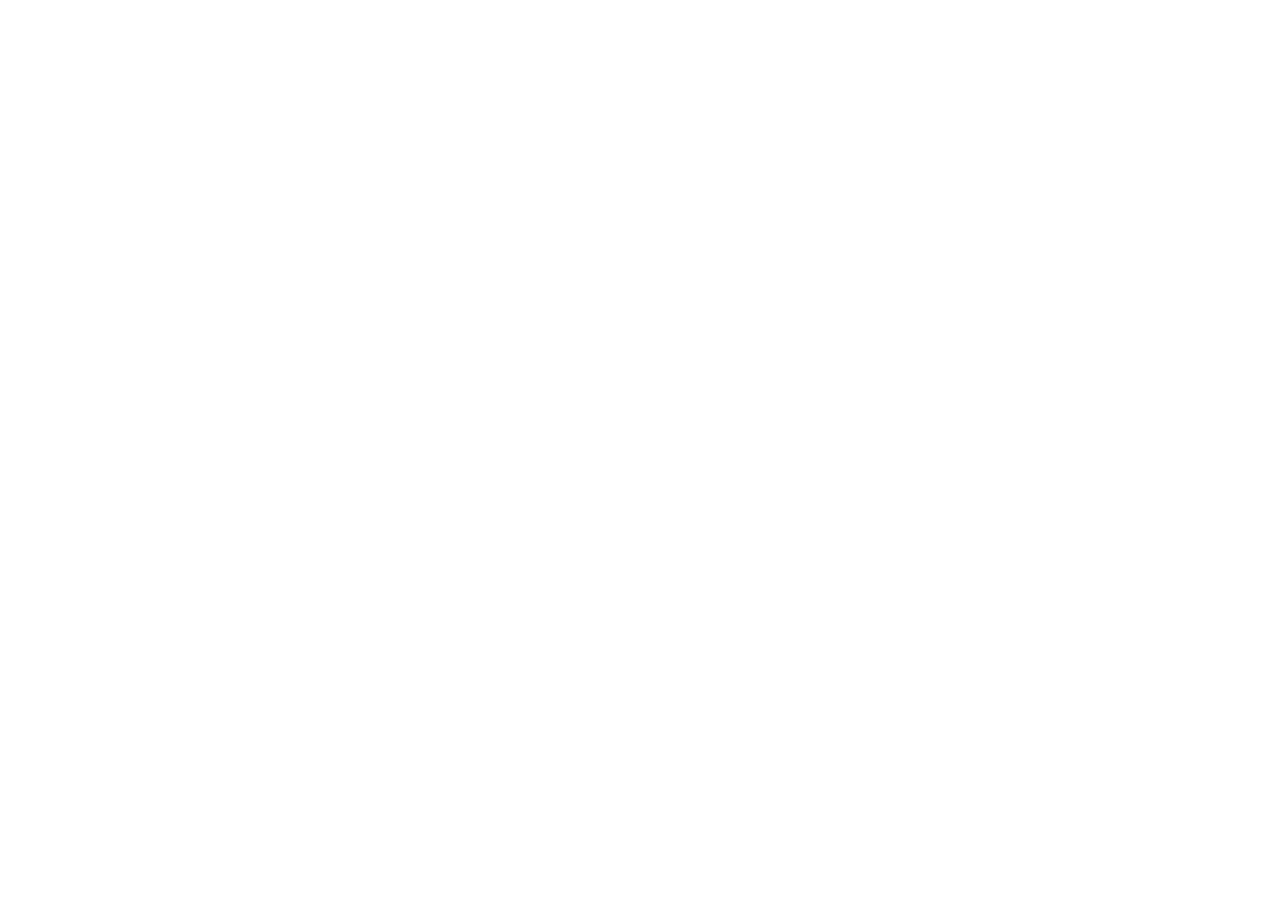
==== commit e87ae0b3: "Add files via upload" ====
--- a/index.html
+++ b/index.html
@@ -1,116 +1,12 @@
 <!DOCTYPE html>
-<html lang="en">
+<html>
 <head>
-<meta charset="UTF-8" />
-<meta name="viewport" content="width=device-width, initial-scale=1.0" />
-<meta name="description" content="Caitlin Onie Photography — Portraits, products, landscapes, weddings & nature. Capturing the natural beauty of the world." />
-<title>Caitlin Onie Photography</title>
-<link rel="preconnect" href="https://fonts.googleapis.com">
-<link rel="preconnect" href="https://fonts.gstatic.com" crossorigin>
-<link href="https://fonts.googleapis.com/css2?family=Cormorant+Garamond:ital,wght@0,300;0,400;0,500;1,300;1,400;1,500&family=DM+Sans:opsz,wght@9..40,300;9..40,400;9..40,500;9..40,600&family=Italianno&display=swap" rel="stylesheet">
-<link rel="stylesheet" href="styles.css">
-<script src="https://identity.netlify.com/v1/netlify-identity-widget.js"></script>
+  <meta charset="utf-8" />
+  <meta name="viewport" content="width=device-width, initial-scale=1.0" />
+  <title>Caitlin Onie Photography — Admin</title>
+  <script src="https://identity.netlify.com/v1/netlify-identity-widget.js"></script>
 </head>
-<body class="page-home">
-
-<nav class="site-nav">
-  <div class="nav-spacer"></div>
-  <a href="index.html" class="nav-mobile-logo-link" aria-label="Home">
-    <img src="assets/images/logo-placeholder.svg" alt="Caitlin Onie">
-  </a>
-  <div class="nav-links">
-    <a href="portraits.html">Portraits</a>
-    <a href="products.html">Products</a>
-    <div class="nav-dropdown">
-      <a href="nature.html" class="nav-dropdown-trigger">Nature <svg class="nav-caret" viewBox="0 0 8 5" fill="none" stroke="currentColor" stroke-width="1.2"><path d="M1 1l3 3 3-3"/></svg></a>
-      <div class="nav-dropdown-menu">
-        <a href="nature.html">Nature</a>
-        <a href="landscapes.html">Landscapes</a>
-      </div>
-    </div>
-    <a href="weddings.html">Weddings</a>
-    <a href="about.html">About</a>
-    <a href="inquire.html">Inquire</a>
-  </div>
-  <button class="mobile-toggle" aria-label="Menu"><span></span><span></span><span></span></button>
-</nav>
-
-<div class="mobile-drawer">
-  <a href="portraits.html">Portraits</a>
-  <a href="products.html">Products</a>
-  <a href="nature.html">Nature</a>
-  <a href="landscapes.html">Landscapes</a>
-  <a href="weddings.html">Weddings</a>
-  <a href="about.html">About</a>
-  <a href="inquire.html">Inquire</a>
-</div>
-
-<section class="hero-home">
-  <div class="hero-content-stack">
-    <img class="hero-logo" src="assets/images/logo-placeholder.svg" alt="Caitlin Onie Photography">
-    <h1 class="display hero-headline">Capturing the natural beauty of the world — both in <em>people</em> and <em>the planet.</em></h1>
-    <a class="hero-cta" href="inquire.html">Book a session</a>
-    <div class="hero-frame">
-      <div class="hero-carousel"></div>
-      <div class="hero-frame-overlay"></div>
-      <div class="hero-dots"></div>
-    </div>
-  </div>
-</section>
-
-<section class="categories">
-  <div class="container">
-    <div class="categories-header reveal">
-      <div>
-        <span class="categories-eyebrow">Collections</span>
-        <h2 class="display categories-title"></h2>
-      </div>
-      <p class="categories-blurb"></p>
-    </div>
-    <div class="categories-grid reveal-stagger"></div>
-  </div>
-</section>
-
-<section class="about-home">
-  <div class="about-home-grid">
-    <div class="about-home-images reveal">
-      <div class="about-home-img-main"></div>
-      <div class="about-home-img-accent"></div>
-    </div>
-    <div class="about-home-content reveal">
-      <span class="about-home-script"></span>
-      <h2 class="display about-home-title"></h2>
-      <div class="about-home-body"></div>
-      <div class="about-home-stats"></div>
-      <a class="about-home-link" href="about.html">
-        Read my full story
-        <svg viewBox="0 0 16 16" fill="none" stroke="currentColor" stroke-width="1.5"><path d="M3 8h10M9 4l4 4-4 4"/></svg>
-      </a>
-    </div>
-  </div>
-</section>
-
-<section class="social">
-  <div class="social-inner">
-    <h2 class="display social-title reveal"></h2>
-    <p class="social-handle reveal"></p>
-    <div class="social-grid reveal-stagger"></div>
-  </div>
-</section>
-
-<footer class="site-footer"></footer>
-
-<script>
-  if (window.netlifyIdentity) {
-    window.netlifyIdentity.on("init", user => {
-      if (!user) {
-        window.netlifyIdentity.on("login", () => {
-          document.location.href = "/admin/";
-        });
-      }
-    });
-  }
-</script>
-<script src="scripts.js"></script>
+<body>
+  <script src="https://unpkg.com/decap-cms@^3.0.0/dist/decap-cms.js"></script>
 </body>
 </html>
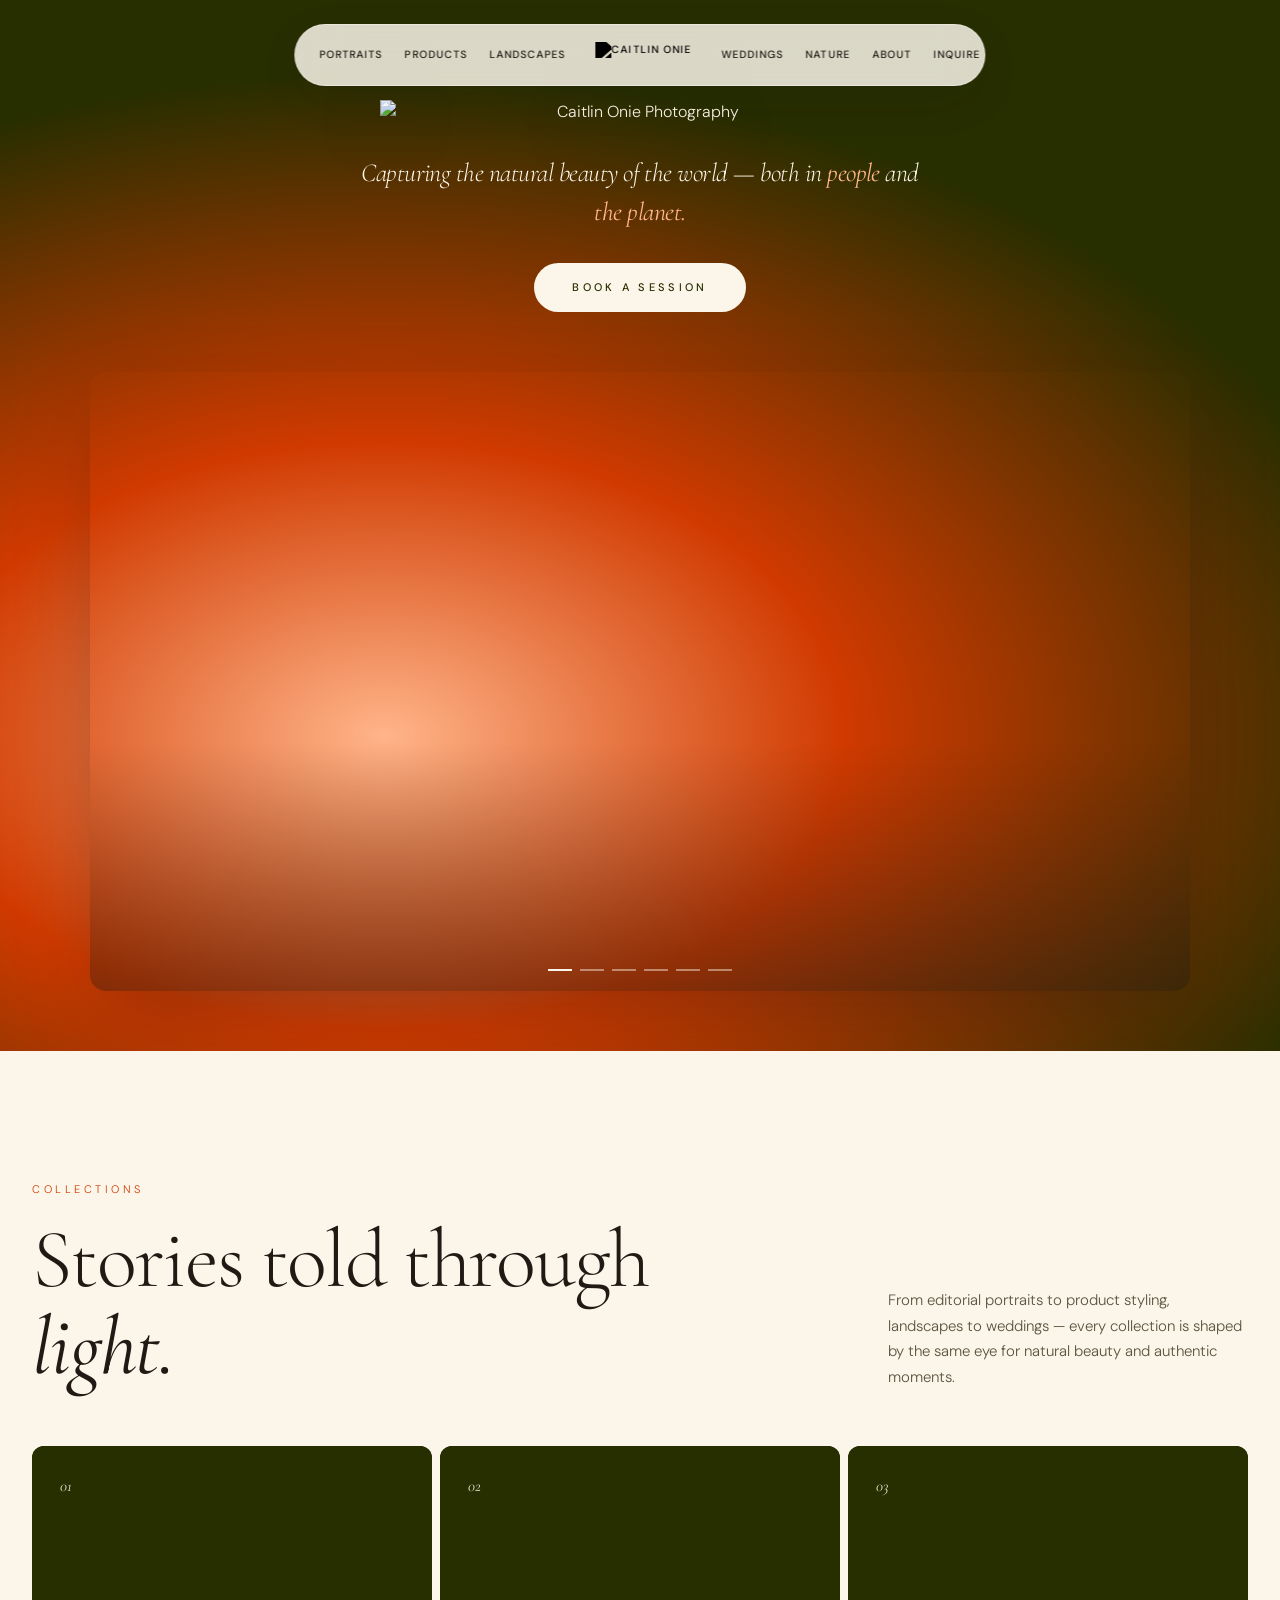
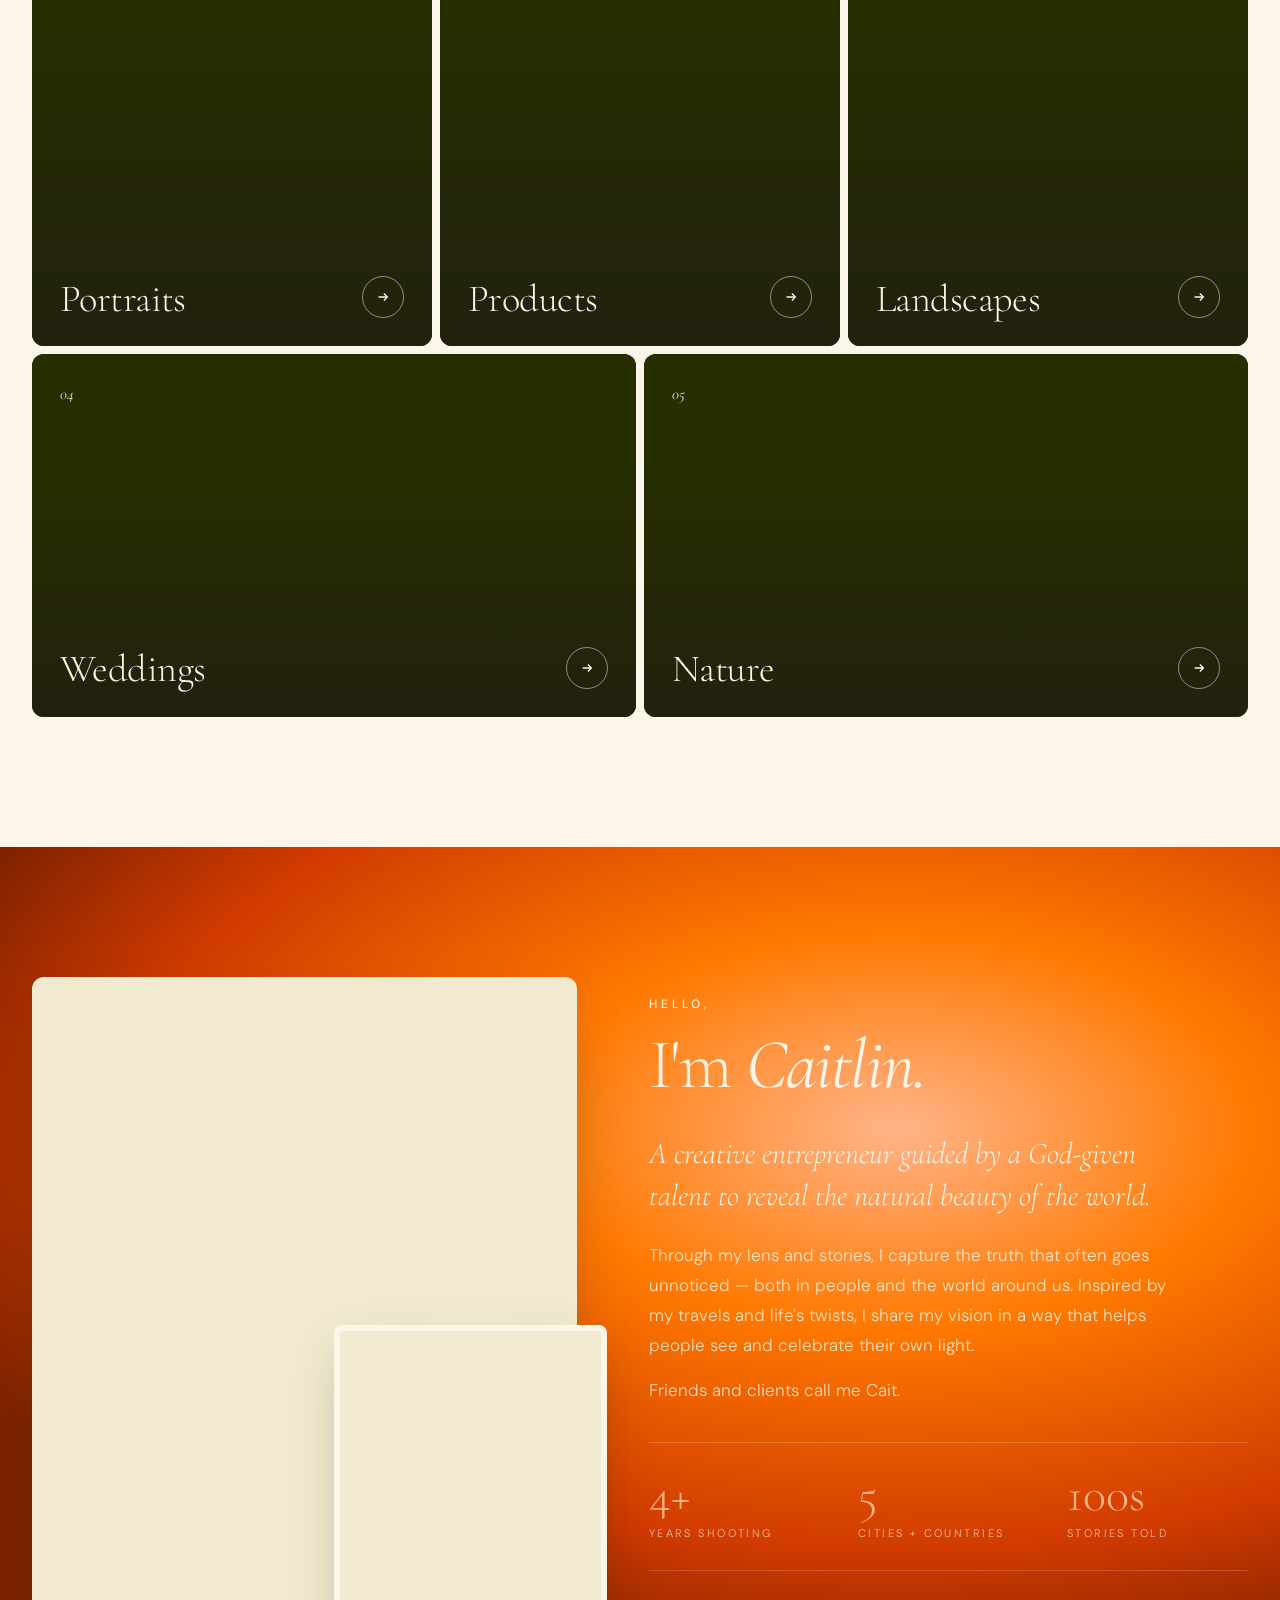
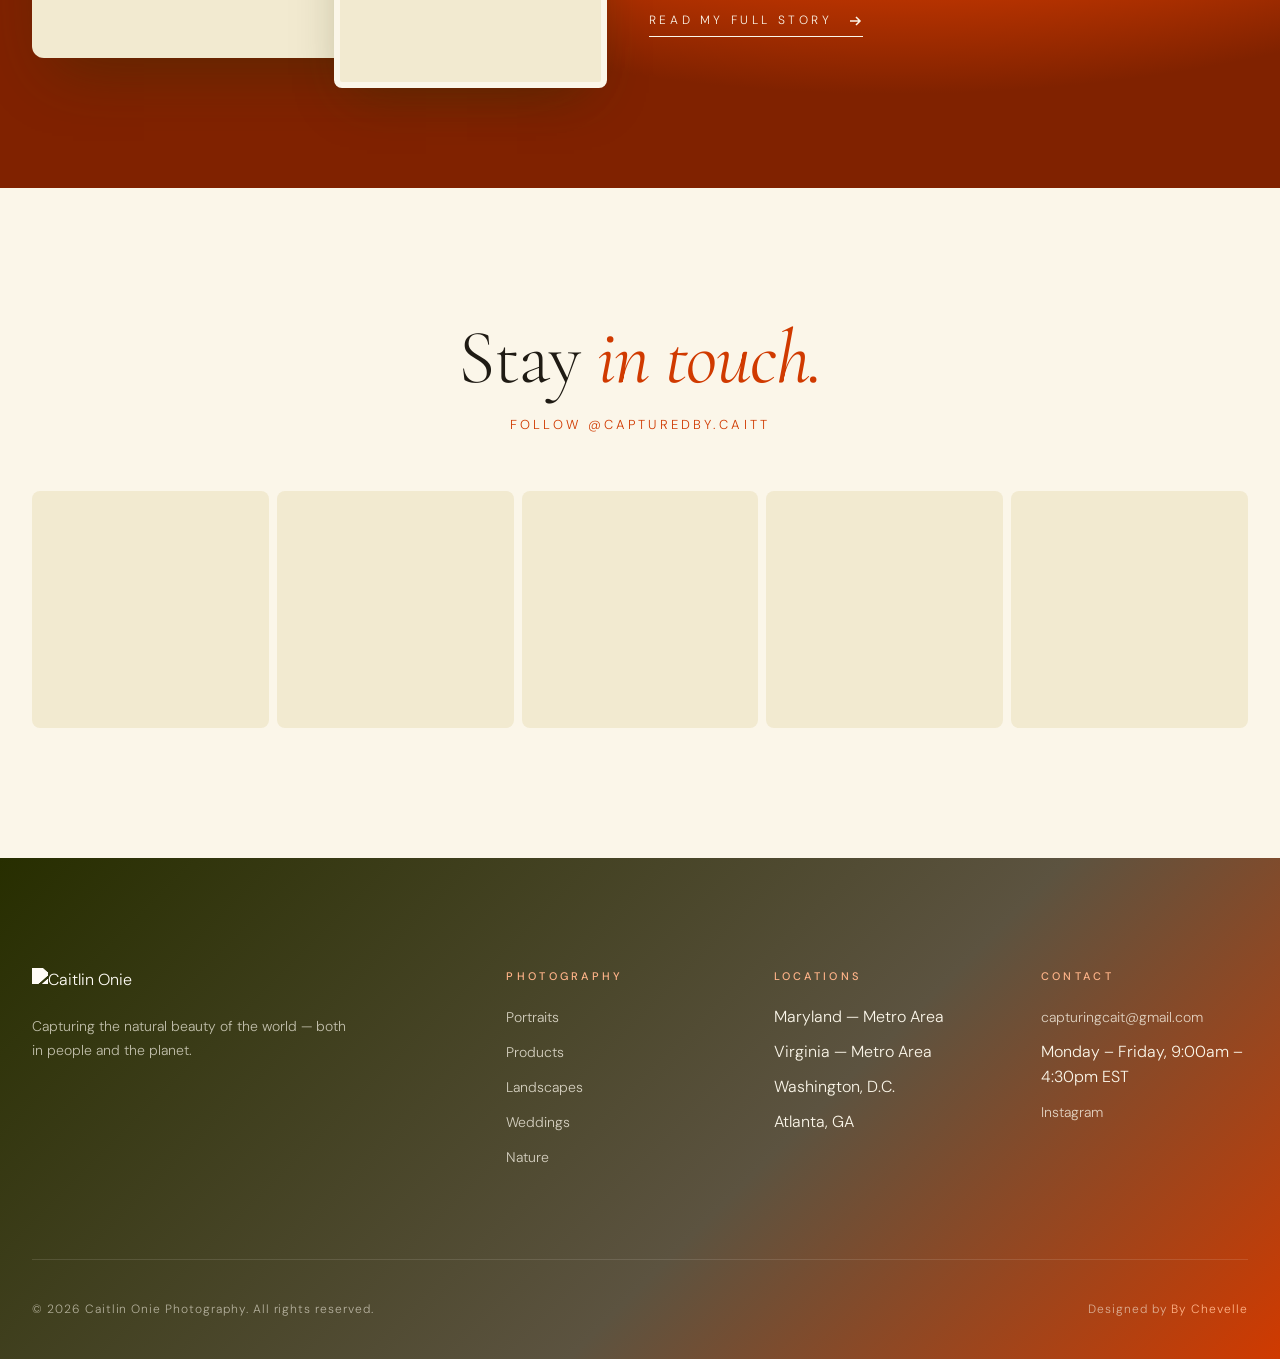
==== commit 86b07089: "Rename index-6.html to index.html" ====
--- a/index.html
+++ b/index.html
@@ -1,12 +1,114 @@
 <!DOCTYPE html>
-<html>
+<html lang="en">
 <head>
-  <meta charset="utf-8" />
-  <meta name="viewport" content="width=device-width, initial-scale=1.0" />
-  <title>Caitlin Onie Photography — Admin</title>
-  <script src="https://identity.netlify.com/v1/netlify-identity-widget.js"></script>
+<meta charset="UTF-8" />
+<meta name="viewport" content="width=device-width, initial-scale=1.0" />
+<meta name="description" content="Caitlin Onie Photography — Portraits, products, landscapes, weddings & nature. Capturing the natural beauty of the world." />
+<title>Caitlin Onie Photography</title>
+<link rel="preconnect" href="https://fonts.googleapis.com">
+<link rel="preconnect" href="https://fonts.gstatic.com" crossorigin>
+<link href="https://fonts.googleapis.com/css2?family=Cormorant+Garamond:ital,wght@0,300;0,400;0,500;1,300;1,400;1,500&family=DM+Sans:opsz,wght@9..40,300;9..40,400;9..40,500;9..40,600&family=Italianno&display=swap" rel="stylesheet">
+<link rel="stylesheet" href="styles.css">
+<script src="https://identity.netlify.com/v1/netlify-identity-widget.js"></script>
 </head>
-<body>
-  <script src="https://unpkg.com/decap-cms@^3.0.0/dist/decap-cms.js"></script>
+<body class="page-home">
+
+<nav class="site-nav">
+  <div class="nav-spacer"></div>
+  <a href="index.html" class="nav-mobile-logo-link" aria-label="Home">
+    <img src="assets/images/logo-placeholder.svg" alt="Caitlin Onie">
+  </a>
+  <div class="nav-links">
+    <a href="portraits.html">Portraits</a>
+    <a href="products.html">Products</a>
+    <a href="landscapes.html">Landscapes</a>
+    <a href="index.html" class="nav-logo-link" aria-label="Home">
+      <img class="nav-logo-center" src="assets/images/logo-placeholder.svg" alt="Caitlin Onie">
+    </a>
+    <a href="weddings.html">Weddings</a>
+    <a href="nature.html">Nature</a>
+    <a href="about.html">About</a>
+    <a href="inquire.html">Inquire</a>
+  </div>
+  <button class="mobile-toggle" aria-label="Menu"><span></span><span></span><span></span></button>
+</nav>
+
+<div class="mobile-drawer">
+  <a href="portraits.html">Portraits</a>
+  <a href="products.html">Products</a>
+  <a href="landscapes.html">Landscapes</a>
+  <a href="weddings.html">Weddings</a>
+  <a href="nature.html">Nature</a>
+  <a href="about.html">About</a>
+  <a href="inquire.html">Inquire</a>
+</div>
+
+<section class="hero-home">
+  <div class="hero-content-stack">
+    <img class="hero-logo" src="assets/images/logo-placeholder.svg" alt="Caitlin Onie Photography">
+    <h1 class="display hero-headline">Capturing the natural beauty of the world — both in <em>people</em> and <em>the planet.</em></h1>
+    <a class="hero-cta" href="inquire.html">Book a session</a>
+    <div class="hero-frame">
+      <div class="hero-carousel"></div>
+      <div class="hero-frame-overlay"></div>
+      <div class="hero-dots"></div>
+    </div>
+  </div>
+</section>
+
+<section class="categories">
+  <div class="container">
+    <div class="categories-header reveal">
+      <div>
+        <span class="categories-eyebrow">Collections</span>
+        <h2 class="display categories-title"></h2>
+      </div>
+      <p class="categories-blurb"></p>
+    </div>
+    <div class="categories-grid reveal-stagger"></div>
+  </div>
+</section>
+
+<section class="about-home">
+  <div class="about-home-grid">
+    <div class="about-home-images reveal">
+      <div class="about-home-img-main"></div>
+      <div class="about-home-img-accent"></div>
+    </div>
+    <div class="about-home-content reveal">
+      <span class="about-home-script"></span>
+      <h2 class="display about-home-title"></h2>
+      <div class="about-home-body"></div>
+      <div class="about-home-stats"></div>
+      <a class="about-home-link" href="about.html">
+        Read my full story
+        <svg viewBox="0 0 16 16" fill="none" stroke="currentColor" stroke-width="1.5"><path d="M3 8h10M9 4l4 4-4 4"/></svg>
+      </a>
+    </div>
+  </div>
+</section>
+
+<section class="social">
+  <div class="social-inner">
+    <h2 class="display social-title reveal"></h2>
+    <p class="social-handle reveal"></p>
+    <div class="social-grid reveal-stagger"></div>
+  </div>
+</section>
+
+<footer class="site-footer"></footer>
+
+<script>
+  if (window.netlifyIdentity) {
+    window.netlifyIdentity.on("init", user => {
+      if (!user) {
+        window.netlifyIdentity.on("login", () => {
+          document.location.href = "/admin/";
+        });
+      }
+    });
+  }
+</script>
+<script src="scripts.js"></script>
 </body>
 </html>
--- a/styles.css
+++ b/styles.css
@@ -0,0 +1,1689 @@
+/* ==========================================================================
+   Caitlin Onie Photography — Stylesheet (v3 — Gradient Editorial)
+   ========================================================================== */
+
+:root {
+  /* Core palette */
+  --clementine: #FF7900;
+  --mandarin:   #D03A00;
+  --buds:       #E4E4CE;
+  --cream:      #FBF6E9;
+  --cream-deep: #F2EAD0;
+  --palm:       #272E00;
+  --olive:      #817100;
+  --peach:      #FFB489;
+  --rose:       #F4D4C0;
+  --sage:       #B8B889;
+
+  /* Text */
+  --ink:       #1F1B14;
+  --ink-soft:  #5C5340;
+  --ink-faded: #9A8E72;
+
+  /* Type */
+  --font-display: "Cormorant Garamond", Georgia, serif;
+  --font-script:  "Italianno", cursive;
+  --font-body:    "DM Sans", system-ui, sans-serif;
+
+  --ease-out:    cubic-bezier(0.16, 1, 0.3, 1);
+  --ease-cinema: cubic-bezier(0.65, 0, 0.35, 1);
+
+  /* The gradient library — these are the heart of the site */
+  --grad-sunset:    radial-gradient(ellipse 80% 60% at 70% 30%, #FFB489 0%, #FF7900 35%, #D03A00 75%, #802200 100%);
+  --grad-peach:     linear-gradient(135deg, #FBF6E9 0%, #F4D4C0 50%, #FFB489 100%);
+  --grad-botanical: linear-gradient(135deg, #FBF6E9 0%, #E4E4CE 35%, #B8B889 70%, #817100 100%);
+  --grad-twilight:  radial-gradient(ellipse 90% 70% at 30% 70%, #FFB489 0%, #D03A00 40%, #272E00 90%);
+  --grad-meadow:    linear-gradient(180deg, #E4E4CE 0%, #B8B889 60%, #817100 100%);
+  --grad-dawn:      radial-gradient(ellipse 100% 70% at 50% 0%, #FBF6E9 0%, #F4D4C0 40%, #FFB489 75%, #FF7900 100%);
+  --grad-dusk:      linear-gradient(180deg, #FBF6E9 0%, #F4D4C0 35%, #D03A00 100%);
+  --grad-deep:      linear-gradient(135deg, #272E00 0%, #5C5340 60%, #D03A00 100%);
+
+  --accent: var(--clementine);
+  --accent-deep: var(--mandarin);
+}
+
+/* Per-category accent — used sparingly */
+body.cat-portraits  { --accent: var(--clementine); --accent-deep: var(--mandarin); }
+body.cat-products   { --accent: var(--mandarin);   --accent-deep: #802200; }
+body.cat-landscapes { --accent: var(--clementine); --accent-deep: var(--olive); }
+body.cat-weddings   { --accent: var(--mandarin);   --accent-deep: var(--clementine); }
+body.cat-nature     { --accent: var(--olive);      --accent-deep: var(--palm); }
+
+* { box-sizing: border-box; margin: 0; padding: 0; }
+html { scroll-behavior: smooth; -webkit-font-smoothing: antialiased; -moz-osx-font-smoothing: grayscale; }
+body {
+  font-family: var(--font-body);
+  background: var(--cream);
+  color: var(--ink);
+  line-height: 1.55;
+  overflow-x: hidden;
+  font-weight: 300;
+}
+img { max-width: 100%; height: auto; display: block; }
+a { color: inherit; text-decoration: none; }
+
+/* Typography utilities */
+.display {
+  font-family: var(--font-display);
+  font-weight: 300;
+  letter-spacing: -0.02em;
+  line-height: 1.05;
+}
+.display em {
+  font-style: italic;
+  font-weight: 400;
+}
+.script {
+  font-family: var(--font-script);
+  font-weight: 400;
+  line-height: 0.85;
+}
+.label {
+  font-family: var(--font-body);
+  font-size: 11px;
+  font-weight: 400;
+  letter-spacing: 0.32em;
+  text-transform: uppercase;
+}
+
+/* ==========================================================================
+   Floating pill nav — desktop default
+   ========================================================================== */
+nav.site-nav {
+  position: fixed;
+  top: 24px;
+  left: 50%;
+  transform: translateX(-50%);
+  z-index: 100;
+  display: flex;
+  align-items: center;
+  gap: 4px;
+  padding: 8px 10px;
+  background: rgba(251, 246, 233, 0.85);
+  backdrop-filter: blur(20px);
+  -webkit-backdrop-filter: blur(20px);
+  border-radius: 999px;
+  box-shadow: 0 14px 50px -12px rgba(31, 27, 20, 0.18), 0 2px 6px -2px rgba(31, 27, 20, 0.05);
+  border: 1px solid rgba(255, 255, 255, 0.4);
+  transition: top 0.5s var(--ease-out), padding 0.4s var(--ease-out);
+  max-width: calc(100vw - 24px);
+}
+
+.nav-links {
+  display: flex;
+  gap: 2px;
+  align-items: center;
+}
+.nav-links a {
+  font-family: var(--font-body);
+  font-size: 10.5px;
+  font-weight: 500;
+  letter-spacing: 0.1em;
+  text-transform: uppercase;
+  color: var(--ink);
+  padding: 9px 10px;
+  border-radius: 999px;
+  transition: background 0.3s, color 0.3s;
+  white-space: nowrap;
+  display: inline-block;
+}
+.nav-links a:hover {
+  background: rgba(208, 58, 0, 0.1);
+  color: var(--mandarin);
+}
+.nav-links a.active {
+  background: var(--mandarin);
+  color: var(--cream);
+}
+
+/* Desktop center logo (non-home pages) */
+.nav-logo-link {
+  display: inline-flex;
+  margin: 0 8px;
+  flex-shrink: 0;
+}
+.nav-logo-center {
+  height: 26px;
+  width: auto;
+  display: block;
+  /* Nav logo: pure black, independent of hero logo */
+  filter: brightness(0);
+}
+
+/* Mobile-only elements — hidden on desktop */
+.nav-mobile-logo-link,
+.mobile-toggle,
+.mobile-drawer {
+  display: none;
+}
+
+/* ==========================================================================
+   Hero — sunset gradient with carousel inside a "frame"
+   ========================================================================== */
+.hero-home {
+  position: relative;
+  min-height: 100vh;
+  padding: 100px 32px 60px;
+  background: var(--grad-twilight);
+  overflow: hidden;
+  display: flex;
+  flex-direction: column;
+  justify-content: center;
+  align-items: center;
+}
+
+/* Decorative orange sun-glow */
+.hero-content-stack {
+  position: relative;
+  z-index: 3;
+  text-align: center;
+  width: 100%;
+  max-width: 1100px;
+  margin: 0 auto;
+}
+
+.hero-eyebrow {
+  display: inline-flex;
+  align-items: center;
+  justify-content: center;
+  gap: 16px;
+  margin-bottom: 28px;
+  opacity: 0;
+  animation: rise 1.2s var(--ease-out) 0.4s forwards;
+}
+.hero-eyebrow span {
+  font-family: var(--font-body);
+  font-size: 11px;
+  font-weight: 500;
+  letter-spacing: 0.34em;
+  text-transform: uppercase;
+  color: var(--peach);
+}
+.hero-eyebrow .line {
+  width: 40px; height: 1px;
+  background: var(--peach);
+  opacity: 0.6;
+}
+
+.hero-logo {
+  max-width: min(520px, 80%);
+  height: auto;
+  margin: 0 auto 28px;
+  display: block;
+  opacity: 0;
+  animation: rise 1.4s var(--ease-out) 0.7s forwards;
+  filter: drop-shadow(0 12px 40px rgba(0, 0, 0, 0.25));
+  color: var(--cream);
+}
+
+.hero-tagline {
+  font-family: var(--font-body);
+  font-size: 12px;
+  font-weight: 500;
+  letter-spacing: 0.42em;
+  text-transform: uppercase;
+  color: var(--peach);
+  margin-bottom: 20px;
+  opacity: 0;
+  animation: rise 1.2s var(--ease-out) 1s forwards;
+}
+
+.hero-headline {
+  font-size: clamp(18px, 2.2vw, 26px);
+  font-weight: 300;
+  font-style: italic;
+  color: var(--cream);
+  margin-bottom: 32px;
+  max-width: 560px;
+  margin-left: auto;
+  margin-right: auto;
+  line-height: 1.5;
+  opacity: 0;
+  animation: rise 1.2s var(--ease-out) 1.2s forwards;
+}
+.hero-headline em { color: var(--peach); }
+
+.hero-cta {
+  display: inline-block;
+  padding: 16px 38px;
+  background: var(--cream);
+  color: var(--palm);
+  font-family: var(--font-body);
+  font-size: 11px;
+  font-weight: 500;
+  letter-spacing: 0.3em;
+  text-transform: uppercase;
+  border-radius: 999px;
+  transition: all 0.5s var(--ease-out);
+  opacity: 0;
+  animation: rise 1.2s var(--ease-out) 1.4s forwards;
+  margin-bottom: 60px;
+}
+.hero-cta:hover {
+  background: var(--peach);
+  color: var(--palm);
+  transform: translateY(-2px);
+  box-shadow: 0 16px 40px -10px rgba(0, 0, 0, 0.4);
+}
+
+/* Carousel as a "framed" element inside the gradient */
+.hero-frame {
+  position: relative;
+  width: 100%;
+  max-width: 1100px;
+  aspect-ratio: 16/9;
+  border-radius: 16px;
+  overflow: hidden;
+  box-shadow: 0 30px 80px -20px rgba(31, 27, 20, 0.4);
+  opacity: 0;
+  animation: rise 1.4s var(--ease-out) 1.6s forwards;
+}
+
+.hero-carousel { position: absolute; inset: 0; }
+.hero-carousel-slide {
+  position: absolute; inset: 0;
+  background-size: cover;
+  background-position: center;
+  opacity: 0;
+  transform: scale(1.06);
+  transition: opacity 2s var(--ease-cinema), transform 8s linear;
+}
+.hero-carousel-slide.active { opacity: 1; transform: scale(1); }
+.hero-frame-overlay {
+  position: absolute; inset: 0;
+  background: linear-gradient(180deg, transparent 60%, rgba(31, 27, 20, 0.4) 100%);
+  pointer-events: none;
+}
+.hero-dots {
+  position: absolute;
+  bottom: 20px;
+  left: 50%;
+  transform: translateX(-50%);
+  z-index: 3;
+  display: flex;
+  gap: 8px;
+}
+.hero-dot {
+  width: 24px; height: 2px;
+  background: rgba(251, 246, 233, 0.45);
+  border: none; padding: 0; cursor: pointer;
+  transition: background 0.4s;
+}
+.hero-dot.active { background: var(--cream); }
+
+@keyframes rise {
+  from { opacity: 0; transform: translateY(28px); }
+  to { opacity: 1; transform: translateY(0); }
+}
+
+/* ==========================================================================
+   Generic section
+   ========================================================================== */
+section { position: relative; }
+.container { max-width: 1280px; margin: 0 auto; }
+
+/* ==========================================================================
+   Categories — plain cream background, photos take center stage
+   ========================================================================== */
+.categories {
+  padding: 130px 32px 130px;
+  background: var(--cream);
+  position: relative;
+}
+
+.categories-header {
+  display: flex;
+  align-items: flex-end;
+  justify-content: space-between;
+  margin-bottom: 56px;
+  gap: 40px;
+  flex-wrap: wrap;
+  position: relative;
+  z-index: 2;
+}
+.categories-eyebrow {
+  font-family: var(--font-body);
+  font-size: 11px;
+  letter-spacing: 0.32em;
+  text-transform: uppercase;
+  color: var(--mandarin);
+  margin-bottom: 18px;
+  display: block;
+}
+.categories-title {
+  font-size: clamp(44px, 6.5vw, 88px);
+  max-width: 760px;
+  color: var(--ink);
+}
+.categories-blurb {
+  max-width: 360px;
+  font-size: 15px;
+  line-height: 1.7;
+  color: var(--ink-soft);
+}
+
+.categories-grid {
+  display: grid;
+  grid-template-columns: repeat(6, 1fr);
+  gap: 8px;
+  position: relative;
+  z-index: 2;
+}
+.category-card {
+  position: relative;
+  overflow: hidden;
+  border-radius: 12px;
+  cursor: pointer;
+  display: block;
+  background: var(--palm);
+  aspect-ratio: 4/5;
+}
+.category-card:nth-child(1),
+.category-card:nth-child(2),
+.category-card:nth-child(3) { grid-column: span 2; }
+.category-card:nth-child(4),
+.category-card:nth-child(5) {
+  grid-column: span 3;
+  aspect-ratio: 5/3;
+}
+.category-card-img {
+  position: absolute; inset: 0;
+  background-size: cover;
+  background-position: center;
+  background-color: var(--palm);
+  transition: transform 1.4s var(--ease-cinema);
+}
+.category-card:hover .category-card-img { transform: scale(1.06); }
+.category-card-overlay {
+  position: absolute; inset: 0;
+  background: linear-gradient(180deg, transparent 30%, rgba(31, 27, 20, 0.7) 100%);
+  z-index: 2;
+}
+.category-card-meta {
+  position: absolute; inset: 0;
+  z-index: 3;
+  padding: 28px;
+  display: flex;
+  flex-direction: column;
+  justify-content: space-between;
+  color: var(--cream);
+}
+.category-card-num {
+  font-family: var(--font-display);
+  font-style: italic;
+  font-weight: 400;
+  font-size: 16px;
+  opacity: 0.9;
+}
+.category-card-bottom {
+  display: flex;
+  justify-content: space-between;
+  align-items: flex-end;
+}
+.category-card-name {
+  font-family: var(--font-display);
+  font-weight: 300;
+  font-size: clamp(28px, 3vw, 42px);
+  line-height: 1;
+  letter-spacing: -0.015em;
+}
+.category-card-arrow {
+  width: 42px; height: 42px;
+  border: 1px solid rgba(251, 246, 233, 0.5);
+  border-radius: 50%;
+  display: flex;
+  align-items: center;
+  justify-content: center;
+  transition: all 0.4s var(--ease-out);
+  flex-shrink: 0;
+}
+.category-card:hover .category-card-arrow {
+  background: var(--cream);
+  border-color: var(--cream);
+  color: var(--mandarin);
+  transform: rotate(-45deg);
+}
+.category-card-arrow svg { width: 14px; height: 14px; }
+
+/* ==========================================================================
+   About home — botanical gradient
+   ========================================================================== */
+.about-home {
+  padding: 130px 32px;
+  background: var(--grad-sunset);
+  color: var(--cream);
+  position: relative;
+  overflow: hidden;
+}
+.about-home-grid {
+  display: grid;
+  grid-template-columns: 1fr 1.1fr;
+  gap: 72px;
+  align-items: center;
+  max-width: 1280px;
+  margin: 0 auto;
+  position: relative;
+  z-index: 2;
+}
+.about-home-images {
+  position: relative;
+  aspect-ratio: 4/5;
+}
+.about-home-img-main {
+  position: absolute;
+  inset: 0;
+  background-size: cover;
+  background-position: center;
+  background-color: var(--cream-deep);
+  border-radius: 12px;
+  box-shadow: 0 30px 60px -20px rgba(39, 46, 0, 0.4);
+}
+.about-home-img-accent {
+  position: absolute;
+  bottom: -30px;
+  right: -30px;
+  width: 50%;
+  aspect-ratio: 3/4;
+  background-size: cover;
+  background-position: center;
+  background-color: var(--cream-deep);
+  border-radius: 8px;
+  box-shadow: 0 20px 50px -15px rgba(39, 46, 0, 0.35);
+  border: 6px solid var(--cream);
+}
+
+.about-home-content .label {
+  color: var(--peach);
+  margin-bottom: 22px;
+  display: block;
+}
+/* Understated greeting — no more giant cursive script */
+.about-home-script {
+  font-family: var(--font-body);
+  font-size: 12px;
+  font-weight: 500;
+  letter-spacing: 0.34em;
+  text-transform: uppercase;
+  line-height: 1;
+  color: var(--cream);
+  margin-bottom: 18px;
+  display: block;
+}
+.about-home-title {
+  font-size: clamp(40px, 5.5vw, 72px);
+  margin-bottom: 32px;
+  color: var(--cream);
+}
+.about-home-title em { font-style: italic; color: var(--cream); }
+.about-home-body p {
+  font-size: 17px;
+  line-height: 1.75;
+  color: rgba(251, 246, 233, 0.82);
+  margin-bottom: 16px;
+  max-width: 520px;
+}
+.about-home-body p:first-child {
+  font-family: var(--font-display);
+  font-style: italic;
+  font-weight: 300;
+  font-size: clamp(22px, 2.4vw, 30px);
+  line-height: 1.4;
+  color: var(--cream);
+  margin-bottom: 24px;
+}
+
+.about-home-stats {
+  display: grid;
+  grid-template-columns: repeat(3, 1fr);
+  gap: 28px;
+  margin: 36px 0;
+  padding: 28px 0;
+  border-top: 1px solid rgba(251, 246, 233, 0.18);
+  border-bottom: 1px solid rgba(251, 246, 233, 0.18);
+}
+.about-home-stat-num {
+  font-family: var(--font-display);
+  font-weight: 300;
+  font-size: clamp(32px, 4vw, 48px);
+  line-height: 1;
+  color: var(--peach);
+  margin-bottom: 6px;
+}
+.about-home-stat-label {
+  font-size: 11px;
+  letter-spacing: 0.22em;
+  text-transform: uppercase;
+  color: rgba(251, 246, 233, 0.7);
+}
+
+.about-home-link {
+  display: inline-flex;
+  align-items: center;
+  gap: 14px;
+  font-size: 12px;
+  letter-spacing: 0.3em;
+  text-transform: uppercase;
+  color: var(--cream);
+  padding-bottom: 6px;
+  border-bottom: 1px solid var(--cream);
+  transition: gap 0.4s var(--ease-out), color 0.3s;
+}
+.about-home-link:hover { gap: 22px; color: var(--peach); border-bottom-color: var(--peach); }
+.about-home-link svg { width: 16px; height: 16px; }
+
+/* ==========================================================================
+   Travel — twilight gradient strip
+   ========================================================================== */
+.travel-strip {
+  padding: 130px 32px;
+  background: var(--grad-twilight);
+  color: var(--cream);
+  text-align: center;
+  position: relative;
+  overflow: hidden;
+}
+.travel-strip-eyebrow {
+  font-size: 11px;
+  letter-spacing: 0.34em;
+  text-transform: uppercase;
+  color: var(--peach);
+  margin-bottom: 24px;
+  display: block;
+}
+.travel-strip-title {
+  font-size: clamp(40px, 6vw, 84px);
+  margin-bottom: 28px;
+  max-width: 900px;
+  margin-left: auto;
+  margin-right: auto;
+  color: var(--cream);
+}
+.travel-strip-title em { color: var(--peach); }
+.travel-strip-body {
+  max-width: 640px;
+  margin: 0 auto;
+  font-size: 17px;
+  line-height: 1.75;
+  color: rgba(251, 246, 233, 0.85);
+  margin-bottom: 56px;
+}
+.travel-strip-places {
+  display: flex;
+  justify-content: center;
+  flex-wrap: wrap;
+  gap: 12px 18px;
+  max-width: 800px;
+  margin: 0 auto;
+}
+.travel-strip-place {
+  font-family: var(--font-display);
+  font-style: italic;
+  font-weight: 300;
+  font-size: clamp(22px, 2.6vw, 32px);
+  color: var(--cream);
+  letter-spacing: -0.01em;
+}
+.travel-strip-place::after {
+  content: "•";
+  margin-left: 22px;
+  color: var(--peach);
+  font-style: normal;
+}
+.travel-strip-place:last-child::after { content: ""; }
+
+/* ==========================================================================
+   Social
+   ========================================================================== */
+.social {
+  padding: 130px 32px;
+  text-align: center;
+  background: var(--cream);
+  position: relative;
+  overflow: hidden;
+}
+.social-inner { position: relative; z-index: 2; }
+
+.social-title {
+  font-size: clamp(40px, 6vw, 80px);
+  margin-bottom: 14px;
+  color: var(--ink);
+}
+.social-title em { color: var(--mandarin); }
+.social-handle {
+  font-size: 13px;
+  letter-spacing: 0.24em;
+  text-transform: uppercase;
+  color: var(--ink-soft);
+  margin-bottom: 56px;
+  display: inline-block;
+}
+.social-handle a { color: var(--mandarin); }
+.social-grid {
+  display: grid;
+  grid-template-columns: repeat(5, 1fr);
+  gap: 8px;
+  max-width: 1280px;
+  margin: 0 auto;
+}
+.social-tile {
+  position: relative;
+  aspect-ratio: 1;
+  overflow: hidden;
+  border-radius: 8px;
+  display: block;
+  background: var(--cream-deep);
+}
+.social-tile-img {
+  position: absolute; inset: 0;
+  background-size: cover;
+  background-position: center;
+  transition: transform 1.2s var(--ease-cinema);
+}
+.social-tile:hover .social-tile-img { transform: scale(1.08); }
+.social-tile-overlay {
+  position: absolute; inset: 0;
+  background: rgba(208, 58, 0, 0);
+  display: flex;
+  align-items: center;
+  justify-content: center;
+  transition: background 0.4s;
+  z-index: 2;
+}
+.social-tile:hover .social-tile-overlay { background: rgba(208, 58, 0, 0.5); }
+.social-tile-overlay svg {
+  width: 28px; height: 28px;
+  color: var(--cream);
+  opacity: 0;
+  transform: scale(0.8);
+  transition: all 0.4s var(--ease-out);
+}
+.social-tile:hover .social-tile-overlay svg { opacity: 1; transform: scale(1); }
+
+/* ==========================================================================
+   Footer — deep palm gradient
+   ========================================================================== */
+footer.site-footer {
+  background: var(--grad-deep);
+  color: var(--cream);
+  padding: 110px 32px 40px;
+  position: relative;
+  overflow: hidden;
+}
+.footer-grid {
+  display: grid;
+  grid-template-columns: 2fr 1fr 1fr 1fr;
+  gap: 60px;
+  max-width: 1280px;
+  margin: 0 auto 80px;
+  position: relative;
+  z-index: 2;
+}
+.footer-logo {
+  max-width: 260px;
+  height: auto;
+  margin-bottom: 22px;
+  filter: brightness(0) invert(1) brightness(0.97) sepia(0.1);
+}
+.footer-brand p {
+  font-size: 14px;
+  color: rgba(251, 246, 233, 0.7);
+  max-width: 320px;
+  line-height: 1.7;
+}
+.footer-col h4 {
+  font-family: var(--font-body);
+  font-size: 11px;
+  font-weight: 500;
+  letter-spacing: 0.3em;
+  text-transform: uppercase;
+  color: var(--peach);
+  margin-bottom: 20px;
+}
+.footer-col ul { list-style: none; }
+.footer-col li { margin-bottom: 10px; }
+.footer-col a, .footer-col p {
+  font-size: 14px;
+  color: rgba(251, 246, 233, 0.78);
+  transition: color 0.3s;
+}
+.footer-col a:hover { color: var(--peach); }
+.footer-bottom {
+  max-width: 1280px;
+  margin: 0 auto;
+  padding-top: 40px;
+  border-top: 1px solid rgba(251, 246, 233, 0.12);
+  display: flex;
+  justify-content: space-between;
+  align-items: center;
+  flex-wrap: wrap;
+  gap: 16px;
+  font-size: 12px;
+  color: rgba(251, 246, 233, 0.6);
+  letter-spacing: 0.08em;
+  position: relative;
+  z-index: 2;
+}
+.footer-bottom a { color: var(--peach); }
+
+/* ==========================================================================
+   Category page — full-bleed gradient hero with photo frame
+   ========================================================================== */
+.cat-hero {
+  position: relative;
+  min-height: 90vh;
+  padding: 140px 32px 80px;
+  background: var(--grad-dusk);
+  overflow: hidden;
+  display: flex;
+  flex-direction: column;
+  align-items: center;
+  justify-content: center;
+}
+body.cat-portraits  .cat-hero { background: var(--grad-dawn); }
+body.cat-products   .cat-hero { background: var(--grad-sunset); }
+body.cat-landscapes .cat-hero { background: var(--grad-meadow); }
+body.cat-weddings   .cat-hero { background: var(--grad-peach); }
+body.cat-nature     .cat-hero { background: var(--grad-botanical); }
+
+.cat-hero-content {
+  position: relative;
+  z-index: 2;
+  text-align: center;
+  max-width: 1100px;
+  width: 100%;
+}
+.cat-hero-eyebrow {
+  font-size: 11px;
+  letter-spacing: 0.34em;
+  text-transform: uppercase;
+  color: var(--mandarin);
+  margin-bottom: 20px;
+  display: block;
+}
+body.cat-landscapes .cat-hero-eyebrow,
+body.cat-nature .cat-hero-eyebrow { color: var(--palm); }
+
+.cat-hero-title {
+  font-size: clamp(64px, 11vw, 168px);
+  color: var(--ink);
+  letter-spacing: -0.025em;
+  margin-bottom: 24px;
+  font-weight: 300;
+}
+.cat-hero-title em { font-style: italic; color: var(--mandarin); }
+body.cat-landscapes .cat-hero-title em,
+body.cat-nature .cat-hero-title em { color: var(--palm); }
+
+.cat-hero-meta {
+  display: flex;
+  justify-content: center;
+  gap: 24px;
+  flex-wrap: wrap;
+  font-size: 12px;
+  letter-spacing: 0.26em;
+  text-transform: uppercase;
+  color: var(--ink-soft);
+  margin-bottom: 50px;
+}
+.cat-hero-meta span { position: relative; }
+.cat-hero-meta span:not(:last-child)::after {
+  content: "•";
+  margin-left: 24px;
+  color: var(--mandarin);
+}
+
+/* Marquee meta version — hidden on desktop, replaces static meta on mobile */
+.cat-hero-marquee {
+  display: none;
+}
+.cat-hero-marquee-track {
+  display: flex;
+  align-items: center;
+  gap: 32px;
+  white-space: nowrap;
+  width: max-content;
+  animation: marquee-scroll 30s linear infinite;
+}
+.cat-hero-marquee-item {
+  font-family: var(--font-body);
+  font-size: 12px;
+  letter-spacing: 0.26em;
+  text-transform: uppercase;
+  color: var(--ink-soft);
+  flex-shrink: 0;
+}
+.cat-hero-marquee-item::after {
+  content: "•";
+  margin-left: 32px;
+  color: var(--mandarin);
+}
+@keyframes marquee-scroll {
+  0%   { transform: translateX(0); }
+  100% { transform: translateX(-50%); }
+}
+/* Color overrides for product/landscape/nature pages */
+body.cat-products .cat-hero-marquee-item { color: var(--cream); }
+body.cat-products .cat-hero-marquee-item::after { color: var(--cream); }
+body.cat-landscapes .cat-hero-marquee-item,
+body.cat-nature .cat-hero-marquee-item { color: var(--palm); }
+body.cat-landscapes .cat-hero-marquee-item::after,
+body.cat-nature .cat-hero-marquee-item::after { color: var(--palm); }
+
+/* Products page: full white header text against the sunset gradient */
+body.cat-products .cat-hero-eyebrow,
+body.cat-products .cat-hero-title,
+body.cat-products .cat-hero-meta {
+  color: var(--cream);
+}
+body.cat-products .cat-hero-title em { color: var(--cream); }
+body.cat-products .cat-hero-meta span:not(:last-child)::after { color: var(--cream); }
+
+/* Landscapes page: palm green title (was black) */
+body.cat-landscapes .cat-hero-title { color: var(--palm); }
+
+.cat-hero-frame {
+  position: relative;
+  width: 100%;
+  max-width: 1100px;
+  aspect-ratio: 16/9;
+  border-radius: 16px;
+  overflow: hidden;
+  background-size: cover;
+  background-position: center;
+  background-color: var(--palm);
+  box-shadow: 0 30px 80px -20px rgba(31, 27, 20, 0.4);
+}
+
+/* ==========================================================================
+   Category intro — quote over muted photo background
+   ========================================================================== */
+.cat-intro {
+  padding: 110px 32px;
+  text-align: center;
+  background: var(--cream);
+  position: relative;
+  overflow: hidden;
+  isolation: isolate;
+}
+.cat-intro-bg {
+  position: absolute;
+  inset: 0;
+  background-size: cover;
+  background-position: center;
+  opacity: 0.18;
+  z-index: -1;
+  filter: saturate(0.8);
+}
+.cat-intro::after {
+  content: "";
+  position: absolute;
+  inset: 0;
+  background: linear-gradient(180deg, var(--cream) 0%, transparent 25%, transparent 75%, var(--cream) 100%);
+  pointer-events: none;
+  z-index: -1;
+}
+.cat-intro p {
+  max-width: 780px;
+  margin: 0 auto;
+  font-family: var(--font-display);
+  font-style: italic;
+  font-weight: 300;
+  font-size: clamp(24px, 3vw, 38px);
+  line-height: 1.45;
+  color: var(--ink);
+  position: relative;
+  z-index: 2;
+}
+
+/* ==========================================================================
+   Gallery — 2-column grid (5 rows of 2), photos large, no gaps
+   ========================================================================== */
+.gallery {
+  padding: 40px 0 110px;
+  background: var(--cream);
+}
+.gallery-grid {
+  max-width: 100%;
+  margin: 0 auto;
+  display: grid;
+  grid-template-columns: repeat(2, 1fr);
+  gap: 0;
+}
+.gallery-item {
+  position: relative;
+  overflow: hidden;
+  border-radius: 0;
+  background: var(--cream-deep);
+  aspect-ratio: 3/2;
+  width: 100%;
+}
+.gallery-item-img {
+  width: 100%;
+  height: 100%;
+  object-fit: cover;
+  display: block;
+  position: absolute;
+  inset: 0;
+  transition: transform 1.4s var(--ease-cinema);
+}
+.gallery-item:hover .gallery-item-img { transform: scale(1.04); }
+.gallery-item-caption {
+  position: absolute;
+  bottom: 0; left: 0; right: 0;
+  padding: 22px;
+  color: var(--cream);
+  font-size: 12px;
+  letter-spacing: 0.18em;
+  text-transform: uppercase;
+  background: linear-gradient(180deg, transparent, rgba(31, 27, 20, 0.7));
+  opacity: 0;
+  transform: translateY(10px);
+  transition: all 0.5s var(--ease-out);
+}
+.gallery-item:hover .gallery-item-caption { opacity: 1; transform: translateY(0); }
+
+/* ==========================================================================
+   Pricing — products page
+   ========================================================================== */
+.pricing {
+  padding: 80px 32px 120px;
+  background: var(--grad-peach);
+  position: relative;
+  overflow: hidden;
+}
+.pricing-header {
+  max-width: 1280px;
+  margin: 0 auto 56px;
+  text-align: center;
+  position: relative;
+  z-index: 2;
+}
+.pricing-title {
+  font-size: clamp(40px, 6vw, 72px);
+  margin-bottom: 14px;
+  color: var(--ink);
+}
+.pricing-title em { color: var(--mandarin); }
+.pricing-blurb {
+  max-width: 560px;
+  margin: 0 auto;
+  color: var(--ink-soft);
+  font-size: 15px;
+  line-height: 1.7;
+}
+.pricing-grid {
+  max-width: 1180px;
+  margin: 0 auto;
+  display: grid;
+  grid-template-columns: repeat(3, 1fr);
+  gap: 20px;
+  position: relative;
+  z-index: 2;
+}
+.pricing-card {
+  background: var(--cream);
+  padding: 44px 34px;
+  border-radius: 16px;
+  display: flex;
+  flex-direction: column;
+  position: relative;
+  overflow: hidden;
+  transition: transform 0.6s var(--ease-out), box-shadow 0.6s var(--ease-out);
+  border: 1px solid rgba(208, 58, 0, 0.08);
+}
+.pricing-card:hover { transform: translateY(-6px); box-shadow: 0 30px 60px -20px rgba(208, 58, 0, 0.3); }
+.pricing-card.featured {
+  background: var(--grad-sunset);
+  color: var(--cream);
+  border-color: transparent;
+}
+.pricing-card.featured h3,
+.pricing-card.featured .price { color: var(--cream); }
+.pricing-card.featured .label { color: var(--cream); opacity: 0.85; }
+.pricing-card.featured ul li::before { background: var(--cream); }
+.pricing-card.featured li { border-bottom-color: rgba(251, 246, 233, 0.18); }
+.pricing-card.featured .pricing-cta {
+  background: var(--cream);
+  color: var(--mandarin);
+}
+.pricing-card .label { color: var(--mandarin); margin-bottom: 14px; }
+.pricing-card h3 {
+  font-family: var(--font-display);
+  font-weight: 300;
+  font-size: 30px;
+  letter-spacing: -0.015em;
+  margin-bottom: 8px;
+  color: var(--ink);
+}
+.pricing-card .price {
+  font-family: var(--font-display);
+  font-weight: 300;
+  font-size: 56px;
+  letter-spacing: -0.02em;
+  margin-bottom: 26px;
+  color: var(--ink);
+  line-height: 1;
+}
+.pricing-card .price-suffix {
+  font-size: 14px;
+  font-weight: 400;
+  color: var(--ink-soft);
+  letter-spacing: 0;
+  font-family: var(--font-body);
+}
+.pricing-card.featured .price-suffix { color: rgba(251, 246, 233, 0.7); }
+.pricing-card ul { list-style: none; margin-bottom: 32px; flex: 1; }
+.pricing-card li {
+  font-size: 14px;
+  padding: 10px 0 10px 22px;
+  position: relative;
+  border-bottom: 1px solid rgba(31, 27, 20, 0.07);
+}
+.pricing-card li::before {
+  content: "";
+  position: absolute;
+  left: 0; top: 17px;
+  width: 7px; height: 7px;
+  background: var(--mandarin);
+  border-radius: 50%;
+}
+.pricing-card li:last-child { border-bottom: none; }
+.pricing-cta {
+  display: inline-block;
+  text-align: center;
+  padding: 14px 26px;
+  background: var(--mandarin);
+  color: var(--cream);
+  font-size: 11px;
+  font-weight: 500;
+  letter-spacing: 0.3em;
+  text-transform: uppercase;
+  border-radius: 999px;
+  transition: all 0.4s var(--ease-out);
+}
+.pricing-cta:hover { background: var(--palm); transform: translateY(-2px); }
+
+/* ==========================================================================
+   Next category teaser
+   ========================================================================== */
+.next-cat {
+  position: relative;
+  height: 60vh;
+  min-height: 480px;
+  overflow: hidden;
+  margin: 0;
+  display: flex;
+  align-items: center;
+  justify-content: center;
+  cursor: pointer;
+  background: var(--palm);
+}
+.next-cat-img {
+  position: absolute; inset: 0;
+  background-size: cover;
+  background-position: center;
+  transition: transform 2s var(--ease-cinema);
+  opacity: 0.6;
+}
+.next-cat:hover .next-cat-img { transform: scale(1.04); opacity: 0.7; }
+.next-cat-overlay {
+  position: absolute; inset: 0;
+  background: linear-gradient(135deg, rgba(208, 58, 0, 0.5) 0%, rgba(31, 27, 20, 0.7) 100%);
+  z-index: 2;
+}
+.next-cat-content {
+  position: relative;
+  z-index: 3;
+  text-align: center;
+  color: var(--cream);
+}
+.next-cat-content .label {
+  color: var(--peach);
+  margin-bottom: 16px;
+  display: block;
+}
+.next-cat-content .display {
+  font-size: clamp(56px, 8vw, 112px);
+  color: var(--cream);
+  letter-spacing: -0.02em;
+  font-weight: 300;
+}
+.next-cat-content .display em { color: var(--peach); }
+.next-cat-arrow {
+  margin-top: 28px;
+  display: inline-flex;
+  align-items: center;
+  gap: 14px;
+  font-size: 11px;
+  letter-spacing: 0.34em;
+  text-transform: uppercase;
+}
+.next-cat:hover .next-cat-arrow { gap: 22px; }
+.next-cat-arrow svg { width: 16px; height: 16px; transition: transform 0.5s var(--ease-out); }
+.next-cat:hover .next-cat-arrow svg { transform: translateX(6px); }
+
+/* ==========================================================================
+   About page
+   ========================================================================== */
+.about-hero {
+  padding: 180px 32px 110px;
+  background: var(--grad-twilight);
+  color: var(--cream);
+  position: relative;
+  overflow: hidden;
+}
+.about-hero-grid {
+  max-width: 1280px;
+  margin: 0 auto;
+  display: grid;
+  grid-template-columns: 1fr 1fr;
+  gap: 80px;
+  align-items: center;
+  position: relative;
+  z-index: 2;
+}
+/* Understated greeting for about page hero */
+.about-hero-content .script {
+  font-family: var(--font-body);
+  font-size: 12px;
+  font-weight: 500;
+  letter-spacing: 0.34em;
+  text-transform: uppercase;
+  line-height: 1;
+  color: var(--peach);
+  margin-bottom: 18px;
+  display: block;
+}
+.about-hero-content h1 {
+  font-family: var(--font-display);
+  font-weight: 300;
+  font-size: clamp(48px, 6vw, 88px);
+  letter-spacing: -0.02em;
+  line-height: 1;
+  margin-bottom: 32px;
+  color: var(--cream);
+}
+.about-hero-content h1 em { font-style: italic; color: var(--peach); }
+.about-hero-content p {
+  font-size: 17px;
+  line-height: 1.75;
+  color: rgba(251, 246, 233, 0.82);
+  max-width: 480px;
+  margin-bottom: 18px;
+}
+.about-hero-img {
+  aspect-ratio: 4/5;
+  background-size: cover;
+  background-position: center;
+  background-color: var(--cream-deep);
+  border-radius: 12px;
+  box-shadow: 0 30px 60px -15px rgba(208, 58, 0, 0.3);
+}
+
+.about-story {
+  padding: 110px 32px;
+  background: var(--cream);
+  position: relative;
+  overflow: hidden;
+  isolation: isolate;
+}
+.about-story-bg {
+  position: absolute;
+  inset: 0;
+  background-size: cover;
+  background-position: center;
+  opacity: 0.16;
+  z-index: -1;
+  filter: saturate(0.8);
+}
+.about-story::after {
+  content: "";
+  position: absolute;
+  inset: 0;
+  background: linear-gradient(180deg, var(--cream) 0%, transparent 20%, transparent 80%, var(--cream) 100%);
+  pointer-events: none;
+  z-index: -1;
+}
+.about-story-grid {
+  max-width: 1080px;
+  margin: 0 auto;
+  display: grid;
+  grid-template-columns: 1fr;
+  gap: 28px;
+  position: relative;
+  z-index: 2;
+}
+.about-story p {
+  font-size: 18px;
+  line-height: 1.8;
+  color: var(--ink);
+}
+.about-story p:first-child {
+  font-family: var(--font-display);
+  font-style: italic;
+  font-weight: 300;
+  font-size: clamp(26px, 3.2vw, 38px);
+  line-height: 1.4;
+  color: var(--mandarin);
+  margin-bottom: 22px;
+}
+
+.about-travel {
+  padding: 110px 0;
+  background: var(--cream);
+}
+.about-travel-grid {
+  max-width: 100%;
+  margin: 0 auto;
+  display: grid;
+  grid-template-columns: repeat(3, 1fr);
+  gap: 0;
+}
+.about-travel-img {
+  aspect-ratio: 4/5;
+  background-size: cover;
+  background-position: center;
+  background-color: var(--cream-deep);
+  border-radius: 0;
+}
+
+.about-facts {
+  padding: 110px 32px;
+  background: var(--grad-dawn);
+  color: var(--ink);
+  position: relative;
+  overflow: hidden;
+}
+.about-facts-header {
+  max-width: 1280px;
+  margin: 0 auto 50px;
+  text-align: center;
+  position: relative;
+  z-index: 2;
+}
+.about-facts-header .label {
+  color: var(--mandarin);
+  margin-bottom: 16px;
+  display: block;
+}
+.about-facts-header h2 {
+  font-family: var(--font-display);
+  font-weight: 300;
+  font-size: clamp(40px, 6vw, 72px);
+  letter-spacing: -0.02em;
+  color: var(--ink);
+}
+.about-facts-header h2 em { font-style: italic; color: var(--mandarin); }
+
+.about-facts-grid {
+  max-width: 1280px;
+  margin: 0 auto;
+  display: grid;
+  grid-template-columns: repeat(3, 1fr);
+  gap: 16px;
+  position: relative;
+  z-index: 2;
+}
+.about-fact {
+  padding: 32px;
+  border: 1px solid rgba(31, 27, 20, 0.12);
+  border-radius: 12px;
+  transition: all 0.5s var(--ease-out);
+  background: rgba(251, 246, 233, 0.5);
+  backdrop-filter: blur(10px);
+}
+.about-fact:hover {
+  background: rgba(251, 246, 233, 0.8);
+  border-color: var(--mandarin);
+  transform: translateY(-4px);
+}
+.about-fact-num {
+  font-family: var(--font-display);
+  font-style: italic;
+  font-weight: 400;
+  font-size: 16px;
+  color: var(--mandarin);
+  margin-bottom: 14px;
+}
+.about-fact h3 {
+  font-family: var(--font-body);
+  font-size: 11px;
+  font-weight: 500;
+  letter-spacing: 0.3em;
+  text-transform: uppercase;
+  color: var(--mandarin);
+  margin-bottom: 18px;
+}
+.about-fact p, .about-fact ul {
+  font-size: 16px;
+  line-height: 1.7;
+  color: var(--ink-soft);
+}
+.about-fact ul { list-style: none; }
+.about-fact li { padding: 4px 0; }
+
+/* ==========================================================================
+   Inquire page
+   ========================================================================== */
+.inquire {
+  padding: 180px 32px 110px;
+  min-height: 100vh;
+  background: var(--grad-dawn);
+  position: relative;
+  overflow: hidden;
+}
+.inquire-grid {
+  max-width: 1180px;
+  margin: 0 auto;
+  display: grid;
+  grid-template-columns: 1fr 1.4fr;
+  gap: 80px;
+  position: relative;
+  z-index: 2;
+}
+.inquire-info .label { color: var(--mandarin); margin-bottom: 16px; display: block; }
+.inquire-info h1 {
+  font-family: var(--font-display);
+  font-weight: 300;
+  font-size: clamp(48px, 7vw, 96px);
+  letter-spacing: -0.025em;
+  line-height: 0.98;
+  margin-bottom: 32px;
+  color: var(--ink);
+}
+.inquire-info h1 em { font-style: italic; color: var(--mandarin); }
+.inquire-info .blurb {
+  font-size: 16px;
+  line-height: 1.7;
+  color: var(--ink-soft);
+  margin-bottom: 36px;
+  max-width: 380px;
+}
+.inquire-meta { margin-top: 60px; }
+.inquire-meta-block { margin-bottom: 32px; }
+.inquire-meta-block h4 {
+  font-family: var(--font-body);
+  font-size: 11px;
+  font-weight: 500;
+  letter-spacing: 0.3em;
+  text-transform: uppercase;
+  color: var(--mandarin);
+  margin-bottom: 12px;
+}
+.inquire-meta-block ul { list-style: none; }
+.inquire-meta-block li, .inquire-meta-block p, .inquire-meta-block a {
+  font-size: 15px;
+  color: var(--ink-soft);
+  line-height: 1.8;
+  display: block;
+}
+.inquire-meta-block a:hover { color: var(--mandarin); }
+
+.inquire-form {
+  background: rgba(251, 246, 233, 0.7);
+  backdrop-filter: blur(20px);
+  border-radius: 16px;
+  padding: 48px;
+  border: 1px solid rgba(255, 255, 255, 0.5);
+  box-shadow: 0 30px 60px -20px rgba(208, 58, 0, 0.2);
+}
+.inquire-form-row {
+  display: grid;
+  grid-template-columns: 1fr 1fr;
+  gap: 20px;
+  margin-bottom: 20px;
+}
+.inquire-form-field { margin-bottom: 20px; }
+.inquire-form-field label {
+  display: block;
+  font-size: 11px;
+  font-weight: 500;
+  letter-spacing: 0.24em;
+  text-transform: uppercase;
+  color: var(--ink);
+  margin-bottom: 10px;
+}
+.inquire-form-field input,
+.inquire-form-field textarea,
+.inquire-form-field select {
+  width: 100%;
+  padding: 16px 18px;
+  background: var(--cream);
+  border: 1px solid transparent;
+  border-radius: 8px;
+  font-family: var(--font-body);
+  font-size: 15px;
+  color: var(--ink);
+  transition: all 0.3s;
+}
+.inquire-form-field textarea { min-height: 140px; resize: vertical; font-family: var(--font-body); }
+.inquire-form-field input:focus,
+.inquire-form-field textarea:focus,
+.inquire-form-field select:focus {
+  outline: none;
+  border-color: var(--mandarin);
+}
+.inquire-form-submit {
+  width: 100%;
+  padding: 18px;
+  background: var(--mandarin);
+  color: var(--cream);
+  border: none;
+  border-radius: 999px;
+  font-family: var(--font-body);
+  font-size: 12px;
+  font-weight: 500;
+  letter-spacing: 0.3em;
+  text-transform: uppercase;
+  cursor: pointer;
+  transition: all 0.4s var(--ease-out);
+  margin-top: 12px;
+}
+.inquire-form-submit:hover {
+  background: var(--palm);
+  transform: translateY(-2px);
+}
+
+/* ==========================================================================
+   Reveal animations
+   ========================================================================== */
+.reveal {
+  opacity: 0;
+  transform: translateY(36px);
+  transition: opacity 1s var(--ease-out), transform 1s var(--ease-out);
+}
+.reveal.is-in { opacity: 1; transform: translateY(0); }
+.reveal-stagger > * {
+  opacity: 0;
+  transform: translateY(28px);
+  transition: opacity 0.9s var(--ease-out), transform 0.9s var(--ease-out);
+}
+.reveal-stagger.is-in > *:nth-child(1) { transition-delay: 0s; opacity: 1; transform: translateY(0); }
+.reveal-stagger.is-in > *:nth-child(2) { transition-delay: 0.1s; opacity: 1; transform: translateY(0); }
+.reveal-stagger.is-in > *:nth-child(3) { transition-delay: 0.2s; opacity: 1; transform: translateY(0); }
+.reveal-stagger.is-in > *:nth-child(4) { transition-delay: 0.3s; opacity: 1; transform: translateY(0); }
+.reveal-stagger.is-in > *:nth-child(5) { transition-delay: 0.4s; opacity: 1; transform: translateY(0); }
+.reveal-stagger.is-in > *:nth-child(n+6) { transition-delay: 0.5s; opacity: 1; transform: translateY(0); }
+
+/* ==========================================================================
+   Mobile
+   ========================================================================== */
+@media (max-width: 900px) {
+  /* Mobile nav: hamburger right, logo centered, fullscreen drawer */
+  nav.site-nav {
+    top: 14px;
+    padding: 8px 12px;
+    gap: 0;
+    display: flex;
+    justify-content: space-between;
+    align-items: center;
+    width: calc(100vw - 24px);
+    max-width: 480px;
+  }
+  /* Hide desktop pill links + center logo on mobile */
+  .nav-links,
+  .nav-logo-link {
+    display: none !important;
+  }
+  /* Show mobile-only elements */
+  .nav-mobile-logo-link {
+    display: inline-flex;
+    align-items: center;
+    margin: 0 auto;
+    flex-shrink: 0;
+  }
+  .nav-mobile-logo-link img {
+    height: 24px;
+    width: auto;
+    display: block;
+    filter: brightness(0);
+  }
+  /* Spacer on left so logo stays centered */
+  .nav-spacer {
+    width: 42px;
+    flex-shrink: 0;
+  }
+  /* Hamburger button */
+  .mobile-toggle {
+    display: flex;
+    background: none;
+    border: none;
+    cursor: pointer;
+    padding: 0;
+    width: 42px;
+    height: 42px;
+    border-radius: 999px;
+    flex-direction: column;
+    justify-content: center;
+    align-items: center;
+    gap: 5px;
+    flex-shrink: 0;
+  }
+  .mobile-toggle span {
+    display: block;
+    width: 18px;
+    height: 1.5px;
+    background: var(--ink);
+    transition: transform 0.4s var(--ease-out), opacity 0.3s;
+  }
+  .mobile-toggle.open span:nth-child(1) { transform: translateY(6.5px) rotate(45deg); }
+  .mobile-toggle.open span:nth-child(2) { opacity: 0; }
+  .mobile-toggle.open span:nth-child(3) { transform: translateY(-6.5px) rotate(-45deg); }
+
+  /* Fullscreen drawer — separate element */
+  .mobile-drawer {
+    display: flex;
+    position: fixed;
+    top: 0;
+    left: 0;
+    right: 0;
+    bottom: 0;
+    background: var(--grad-sunset);
+    flex-direction: column;
+    justify-content: center;
+    align-items: center;
+    gap: 18px;
+    transform: translateX(100%);
+    transition: transform 0.6s var(--ease-cinema);
+    z-index: 99;
+    padding: 60px 24px;
+    pointer-events: none;
+    visibility: hidden;
+  }
+  .mobile-drawer.open {
+    transform: translateX(0);
+    pointer-events: auto;
+    visibility: visible;
+  }
+  .mobile-drawer a {
+    color: var(--cream);
+    font-family: var(--font-body);
+    font-size: 18px;
+    font-weight: 500;
+    letter-spacing: 0.22em;
+    text-transform: uppercase;
+    padding: 10px 18px;
+    text-decoration: none;
+  }
+  .mobile-drawer a.active {
+    color: var(--palm);
+  }
+
+  .hero-home { padding: 100px 16px 40px; min-height: auto; }
+  .hero-frame { aspect-ratio: 4/5; }
+
+  .categories { padding: 80px 16px; }
+  .categories-grid { grid-template-columns: 1fr; gap: 8px; }
+  .category-card { grid-column: span 1 !important; aspect-ratio: 4/3 !important; }
+  .category-card-meta { padding: 20px; }
+
+  .about-home { padding: 80px 16px; }
+  .about-home-grid { grid-template-columns: 1fr; gap: 80px; }
+  .about-home-images { max-width: 400px; margin: 0 auto; }
+  .about-home-img-accent { right: -16px; bottom: -16px; }
+  .about-home-stats { grid-template-columns: 1fr; gap: 18px; padding: 24px 0; }
+
+  .travel-strip { padding: 80px 16px; }
+  .travel-strip-place { font-size: 22px; }
+  .travel-strip-place::after { margin-left: 14px; }
+
+  .social { padding: 80px 16px; }
+  .social-grid { grid-template-columns: repeat(2, 1fr); gap: 6px; }
+
+  footer.site-footer { padding: 80px 16px 32px; }
+  .footer-grid { grid-template-columns: 1fr; gap: 36px; }
+  .footer-bottom { flex-direction: column; align-items: flex-start; }
+  .footer-logo { max-width: 200px; }
+
+  .cat-hero { padding: 130px 16px 60px; min-height: auto; }
+  .cat-hero-meta { display: none; }
+  .cat-hero-marquee {
+    display: block;
+    overflow: hidden;
+    margin: 0 -16px 50px;
+    padding: 8px 0;
+    mask-image: linear-gradient(90deg, transparent 0%, black 8%, black 92%, transparent 100%);
+    -webkit-mask-image: linear-gradient(90deg, transparent 0%, black 8%, black 92%, transparent 100%);
+  }
+  .cat-intro { padding: 70px 20px; }
+  .gallery { padding: 30px 0 80px; }
+  .gallery-grid {
+    grid-template-columns: repeat(2, 1fr);
+    gap: 0;
+  }
+  .gallery-item {
+    aspect-ratio: 3/2;
+  }
+
+  .pricing { padding: 60px 16px 80px; }
+  .pricing-grid { grid-template-columns: 1fr; gap: 16px; }
+  .pricing-card { padding: 36px 28px; }
+
+  .next-cat { min-height: 360px; }
+
+  .about-hero { padding: 130px 16px 60px; }
+  .about-hero-grid { grid-template-columns: 1fr; gap: 40px; }
+  .about-story { padding: 70px 16px; }
+  .about-travel { padding: 70px 0; }
+  .about-travel-grid { grid-template-columns: 1fr; gap: 0; }
+  .about-travel-img { aspect-ratio: 4/5 !important; }
+  .about-facts { padding: 70px 16px; }
+  .about-facts-grid { grid-template-columns: 1fr; }
+
+  .inquire { padding: 130px 16px 80px; }
+  .inquire-grid { grid-template-columns: 1fr; gap: 40px; }
+  .inquire-form { padding: 32px 20px; }
+  .inquire-form-row { grid-template-columns: 1fr; gap: 0; }
+}
+
+@media (max-width: 480px) {
+  .nav-links a { font-size: 16px; }
+}
+
+@media (prefers-reduced-motion: reduce) {
+  *, *::before, *::after {
+    animation-duration: 0.01ms !important;
+    animation-iteration-count: 1 !important;
+    transition-duration: 0.01ms !important;
+  }
+}
